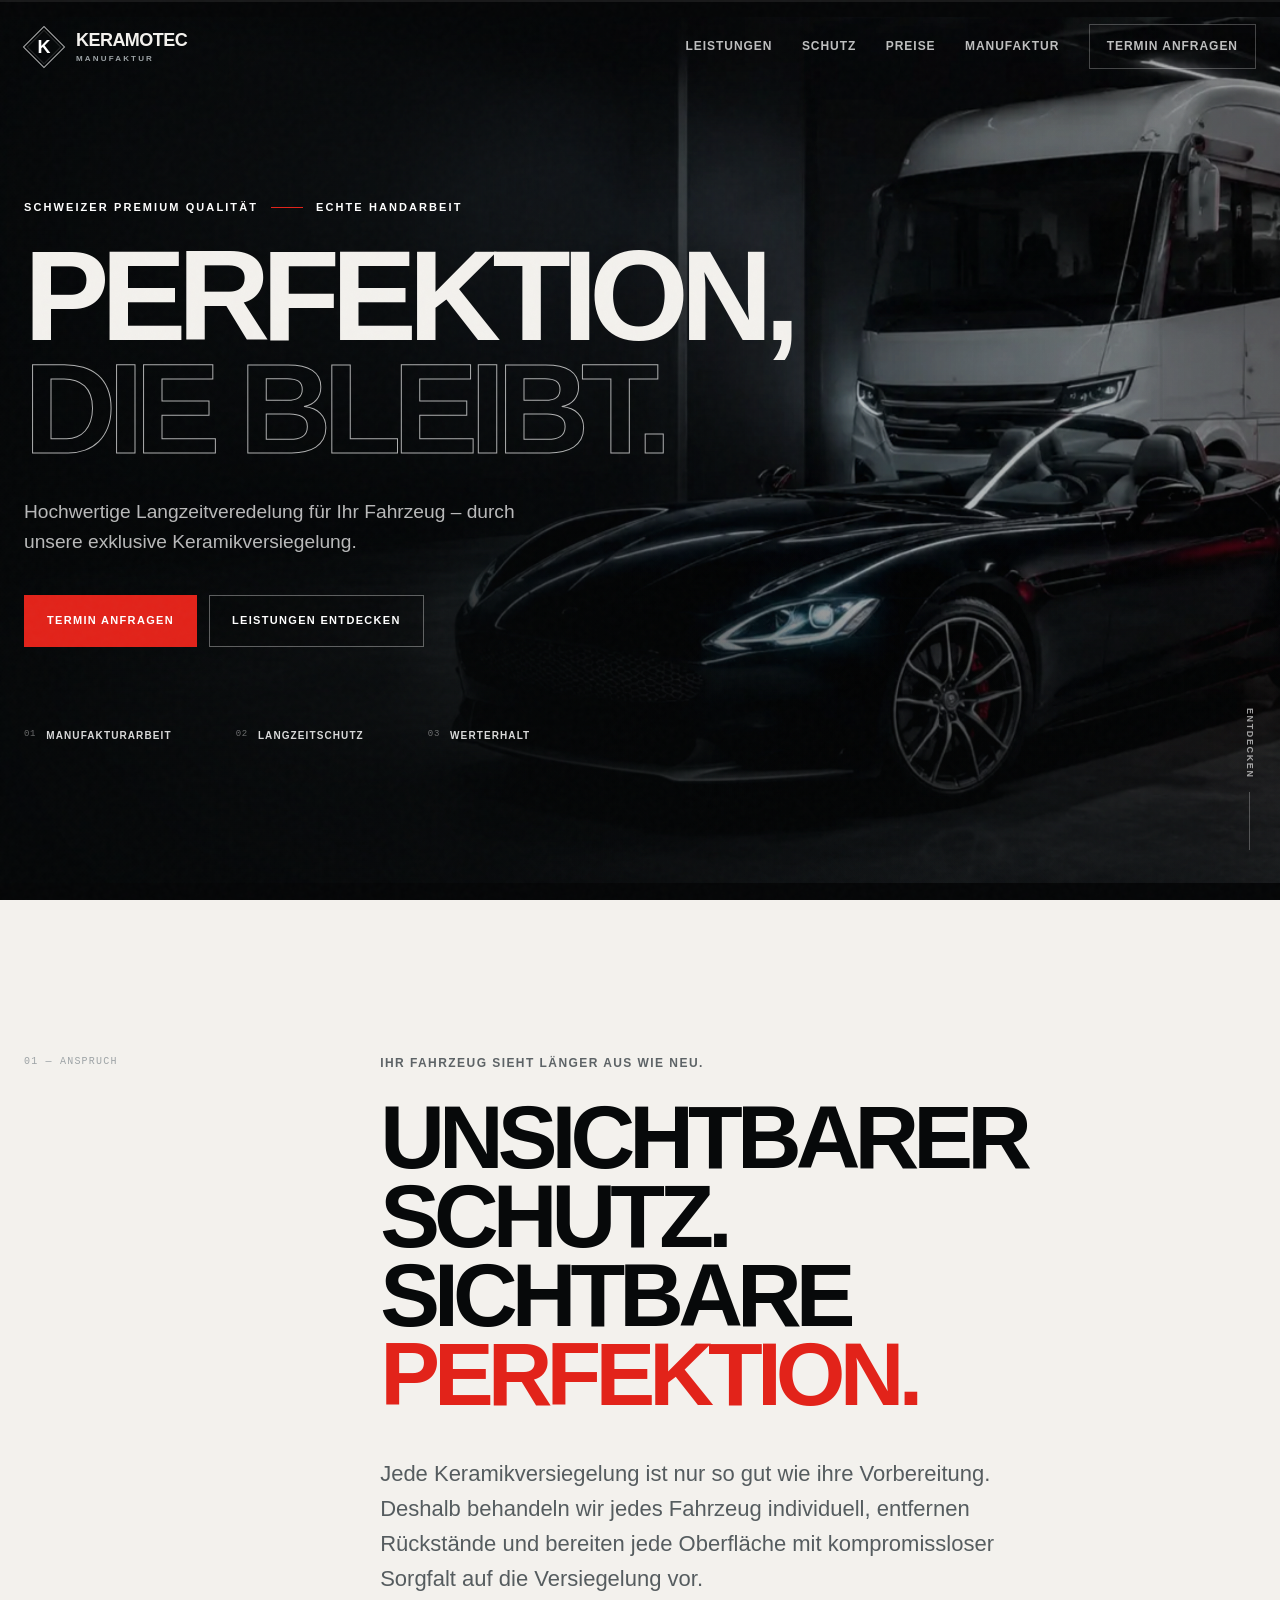
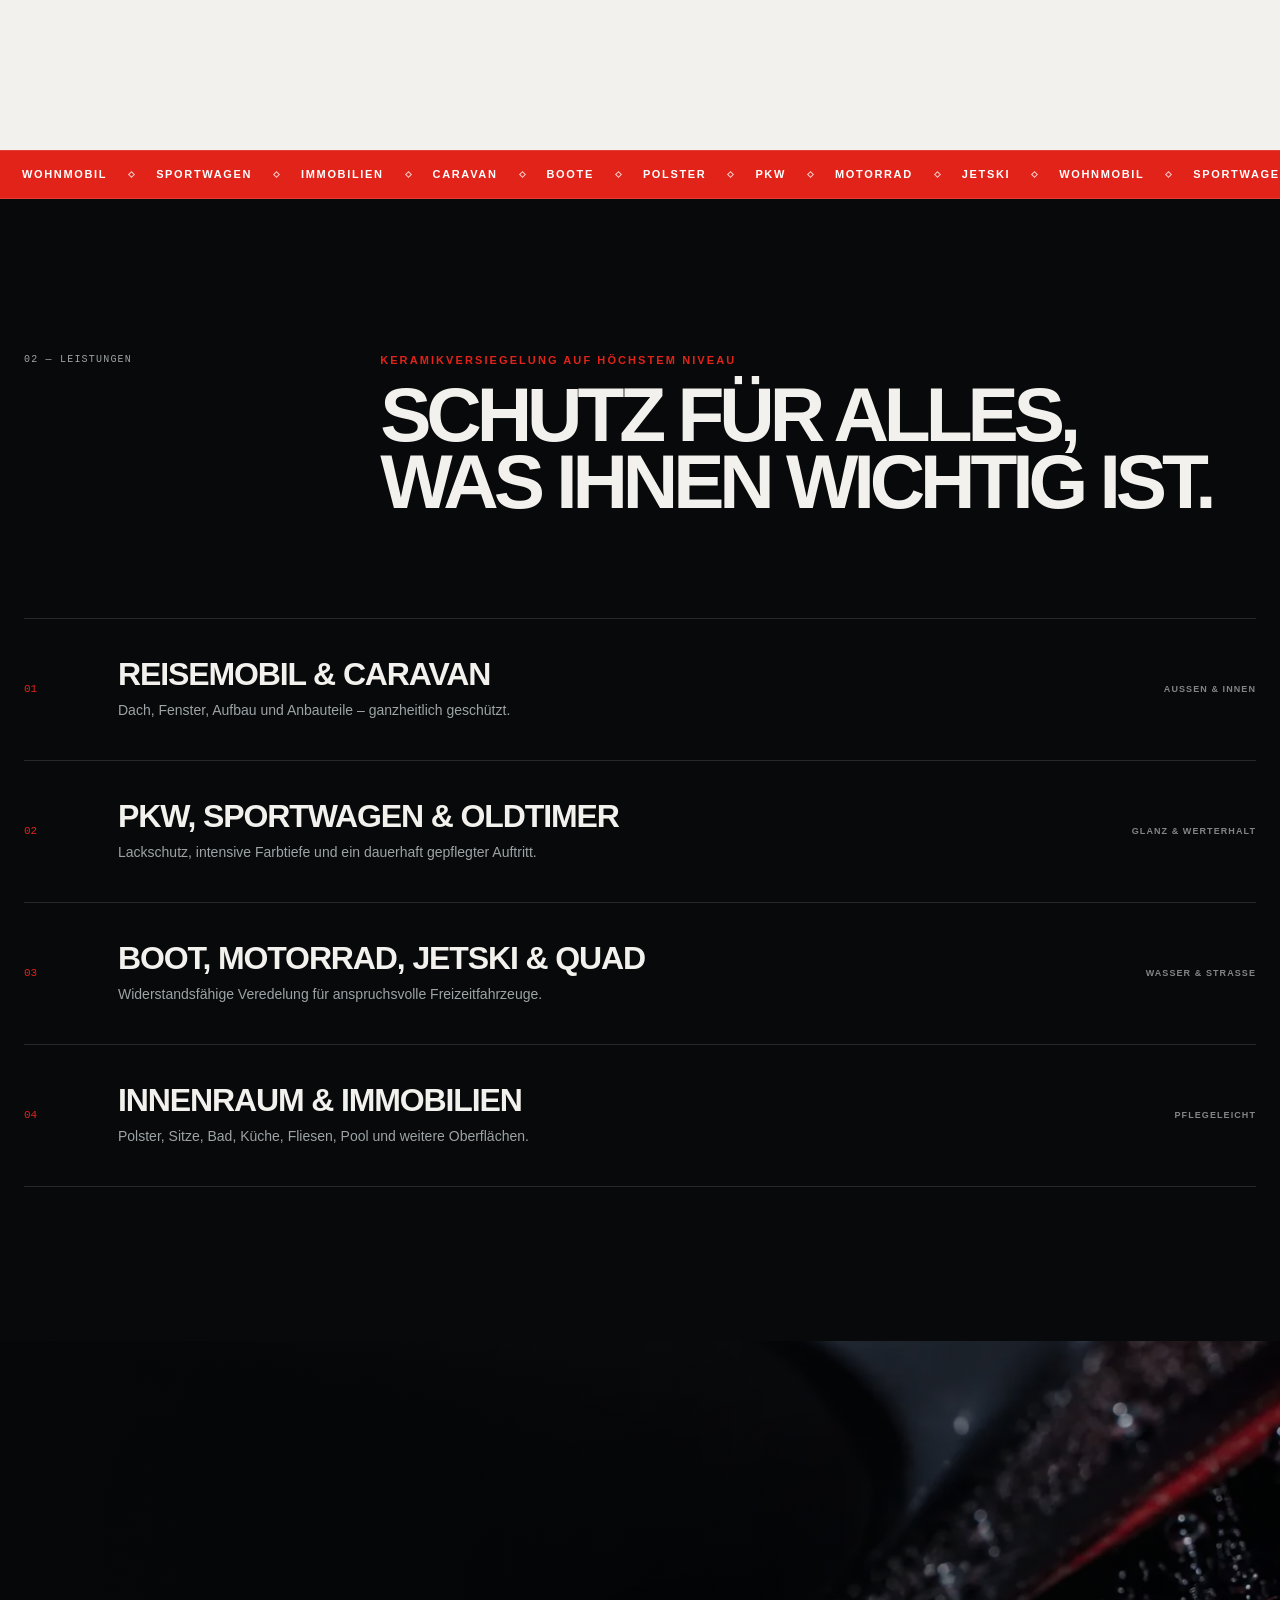
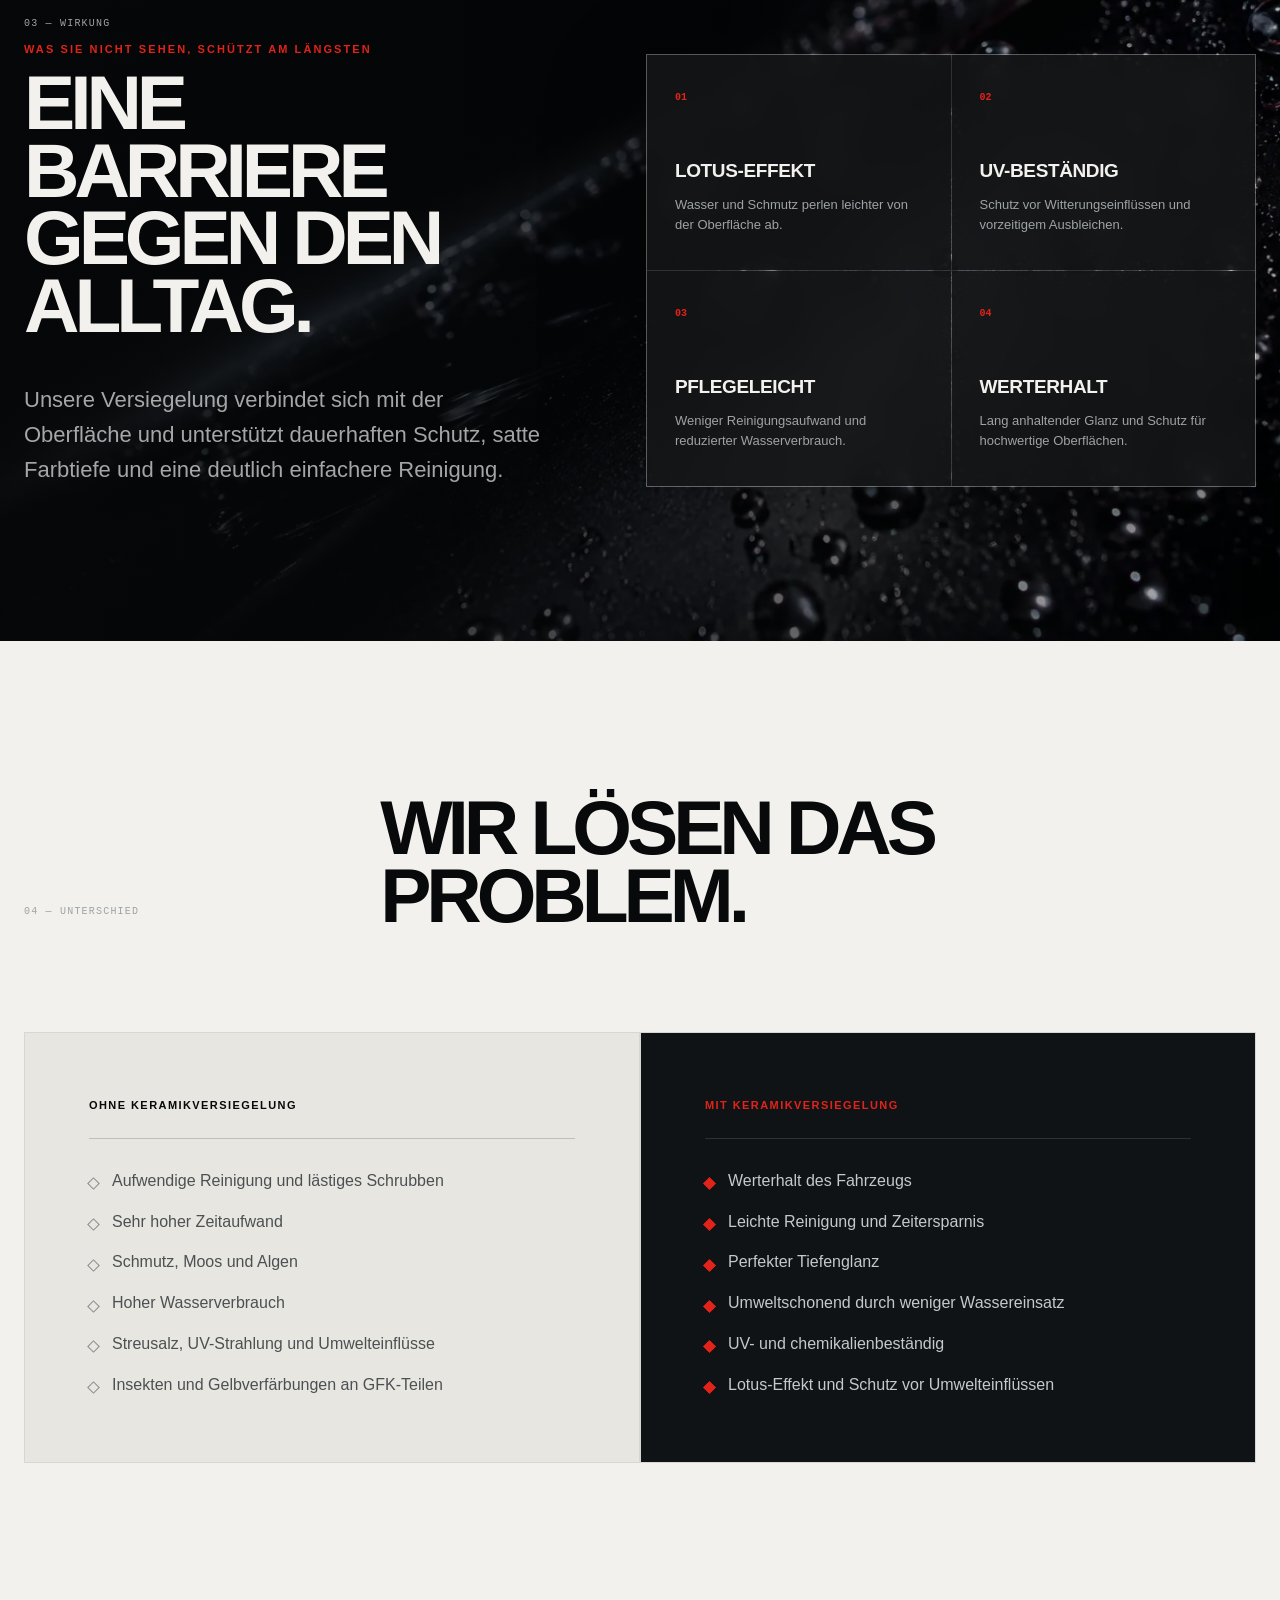
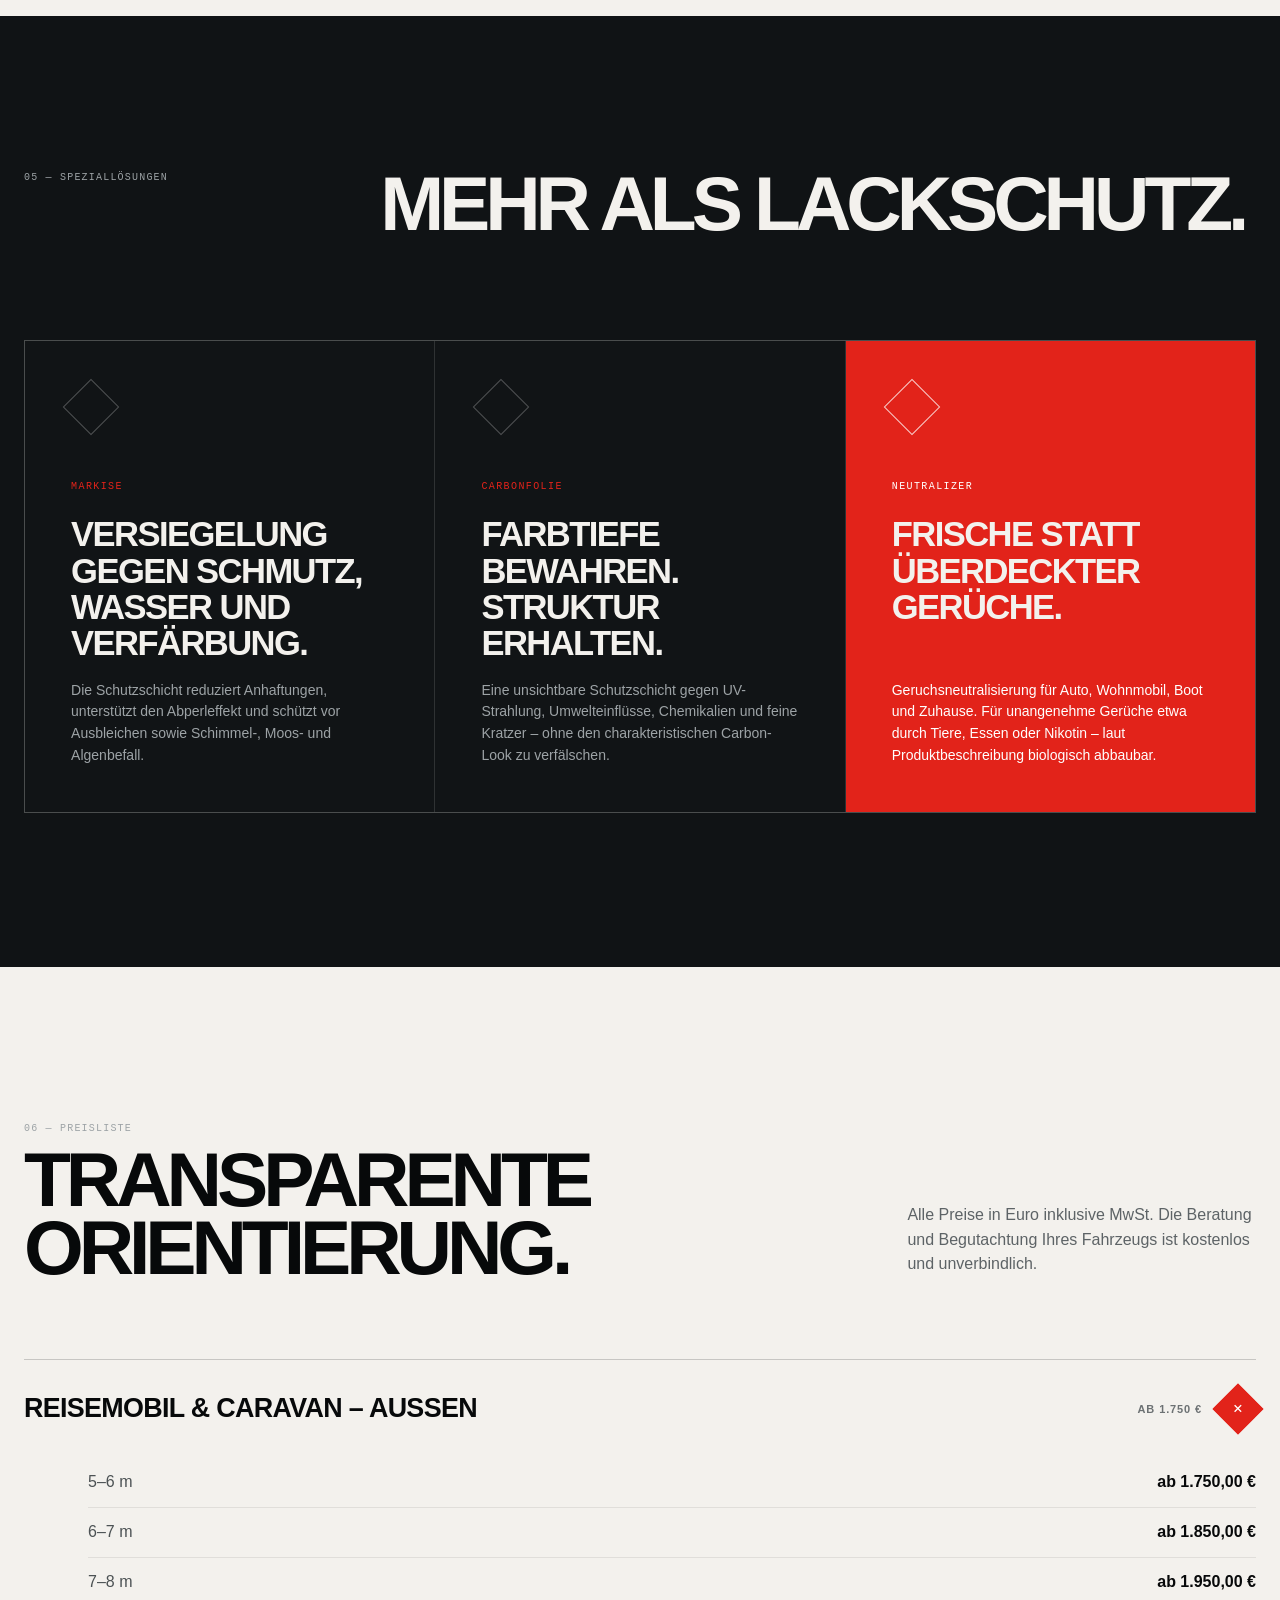
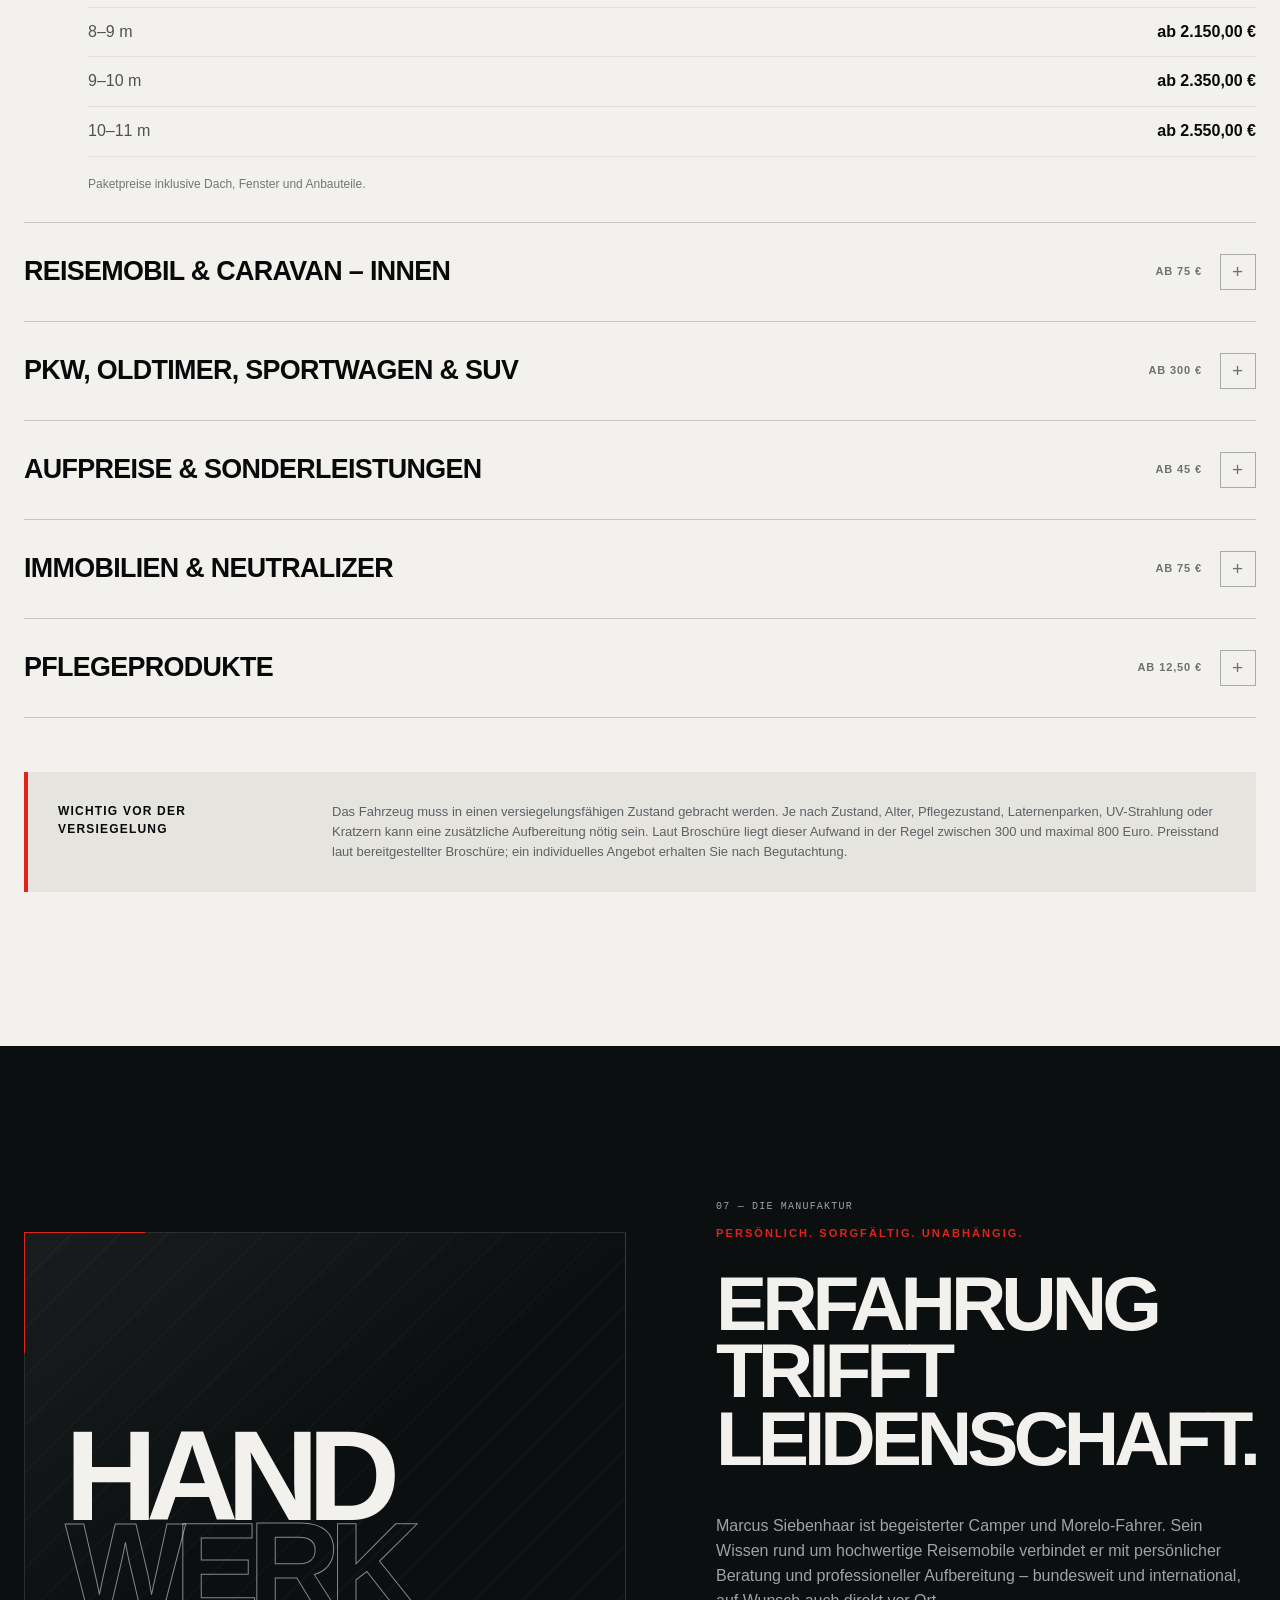
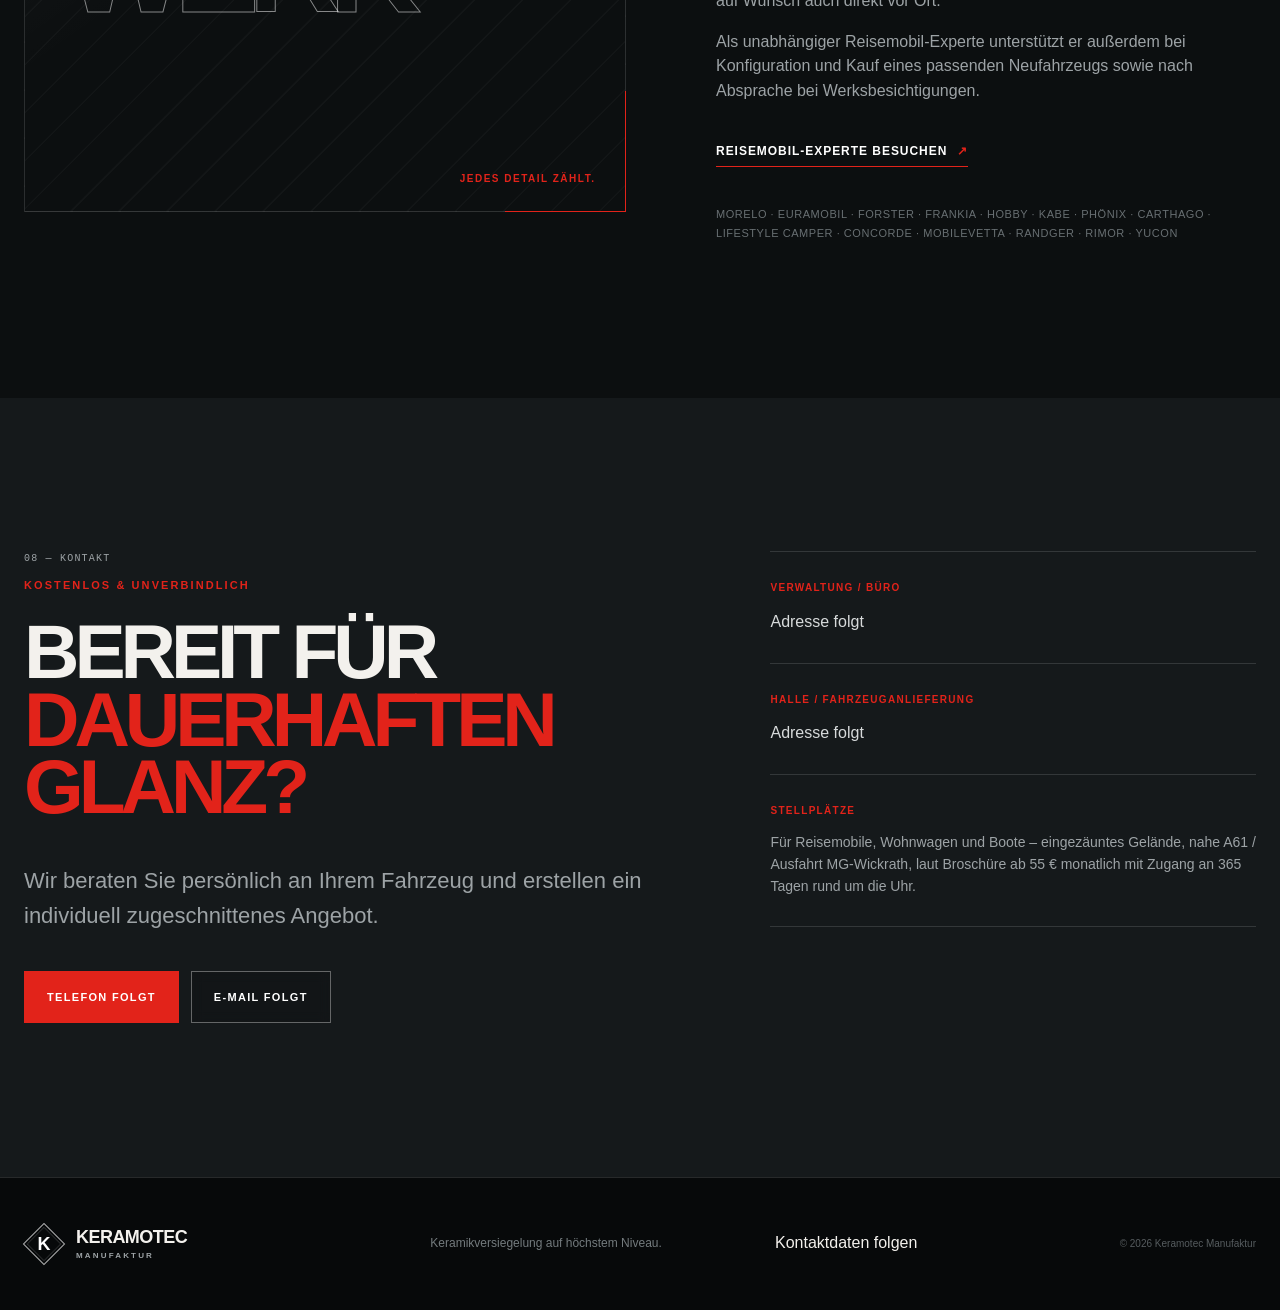
==== index.html @ f2d501cd "Erstelle cineastische Keramotec Website" ====
<!doctype html>
<html lang="de">
  <head>
    <meta charset="UTF-8" />
    <meta name="viewport" content="width=device-width, initial-scale=1.0" />
    <meta
      name="description"
      content="Keramotec Manufaktur – hochwertige Keramikversiegelung in Handarbeit für Wohnmobile, Caravans, Sportwagen, PKW, Boote, Polster und Immobilien."
    />
    <meta name="theme-color" content="#07090a" />
    <title>Keramotec Manufaktur | Keramikversiegelung auf höchstem Niveau</title>
    <link rel="stylesheet" href="styles.css" />
    <script src="script.js" defer></script>
  </head>
  <body>
    <a class="skip-link" href="#inhalt">Zum Inhalt springen</a>
    <div class="film-grain" aria-hidden="true"></div>
    <div class="scroll-progress" aria-hidden="true"><span></span></div>

    <header class="site-header" data-header>
      <a class="brand" href="#top" aria-label="Keramotec Manufaktur – Startseite">
        <span class="brand-mark" aria-hidden="true">K</span>
        <span class="brand-type">
          <strong>Keramotec</strong>
          <small>Manufaktur</small>
        </span>
      </a>

      <button class="nav-toggle" type="button" aria-expanded="false" aria-controls="hauptnavigation">
        <span></span><span></span>
        <span class="sr-only">Navigation öffnen</span>
      </button>

      <nav id="hauptnavigation" class="main-nav" aria-label="Hauptnavigation">
        <a href="#leistungen">Leistungen</a>
        <a href="#schutz">Schutz</a>
        <a href="#preise">Preise</a>
        <a href="#manufaktur">Manufaktur</a>
        <a href="#kontakt" class="nav-cta">Termin anfragen</a>
      </nav>
    </header>

    <main id="inhalt">
      <section class="hero" id="top" aria-labelledby="hero-title">
        <div class="hero-backdrop" aria-hidden="true"></div>
        <div class="hero-shade" aria-hidden="true"></div>
        <div class="hero-content shell">
          <p class="eyebrow hero-eyebrow">Schweizer Premium Qualität <span></span> Echte Handarbeit</p>
          <h1 id="hero-title">Perfektion,<br /><em>die bleibt.</em></h1>
          <p class="hero-copy">
            Hochwertige Langzeitveredelung für Ihr Fahrzeug – durch unsere exklusive
            Keramikversiegelung.
          </p>
          <div class="hero-actions">
            <a class="button button-primary" href="#kontakt">Termin anfragen</a>
            <a class="button button-ghost" href="#leistungen">Leistungen entdecken</a>
          </div>
          <div class="hero-meta" aria-label="Keramotec Kernwerte">
            <span>01 <b>Manufakturarbeit</b></span>
            <span>02 <b>Langzeitschutz</b></span>
            <span>03 <b>Werterhalt</b></span>
          </div>
        </div>
        <a class="scroll-cue" href="#intro" aria-label="Weiter zum nächsten Abschnitt">
          <span>Entdecken</span><i aria-hidden="true"></i>
        </a>
      </section>

      <section class="statement section" id="intro">
        <div class="shell statement-grid">
          <p class="section-index" data-reveal>01 — Anspruch</p>
          <div>
            <p class="statement-kicker" data-reveal>Ihr Fahrzeug sieht länger aus wie neu.</p>
            <h2 class="display-copy" data-reveal>
              Unsichtbarer Schutz.<br />Sichtbare <span>Perfektion.</span>
            </h2>
            <p class="lead" data-reveal>
              Jede Keramikversiegelung ist nur so gut wie ihre Vorbereitung. Deshalb behandeln wir
              jedes Fahrzeug individuell, entfernen Rückstände und bereiten jede Oberfläche mit
              kompromissloser Sorgfalt auf die Versiegelung vor.
            </p>
          </div>
        </div>
      </section>

      <div class="service-ribbon" aria-label="Einsatzbereiche">
        <div class="service-track">
          <span>Wohnmobil</span><i></i><span>Sportwagen</span><i></i><span>Immobilien</span><i></i>
          <span>Caravan</span><i></i><span>Boote</span><i></i><span>Polster</span><i></i>
          <span>PKW</span><i></i><span>Motorrad</span><i></i><span>Jetski</span><i></i>
          <span>Wohnmobil</span><i></i><span>Sportwagen</span><i></i><span>Immobilien</span><i></i>
          <span>Caravan</span><i></i><span>Boote</span><i></i><span>Polster</span><i></i>
          <span>PKW</span><i></i><span>Motorrad</span><i></i><span>Jetski</span><i></i>
        </div>
      </div>

      <section class="services section" id="leistungen" aria-labelledby="services-title">
        <div class="shell">
          <div class="section-head">
            <p class="section-index" data-reveal>02 — Leistungen</p>
            <div>
              <p class="eyebrow" data-reveal>Keramikversiegelung auf höchstem Niveau</p>
              <h2 id="services-title" data-reveal>Schutz für alles,<br />was Ihnen wichtig ist.</h2>
            </div>
          </div>

          <div class="service-list">
            <article class="service-row" data-reveal>
              <span class="service-number">01</span>
              <div>
                <h3>Reisemobil &amp; Caravan</h3>
                <p>Dach, Fenster, Aufbau und Anbauteile – ganzheitlich geschützt.</p>
              </div>
              <span class="service-tag">Außen &amp; innen</span>
            </article>
            <article class="service-row" data-reveal>
              <span class="service-number">02</span>
              <div>
                <h3>PKW, Sportwagen &amp; Oldtimer</h3>
                <p>Lackschutz, intensive Farbtiefe und ein dauerhaft gepflegter Auftritt.</p>
              </div>
              <span class="service-tag">Glanz &amp; Werterhalt</span>
            </article>
            <article class="service-row" data-reveal>
              <span class="service-number">03</span>
              <div>
                <h3>Boot, Motorrad, Jetski &amp; Quad</h3>
                <p>Widerstandsfähige Veredelung für anspruchsvolle Freizeitfahrzeuge.</p>
              </div>
              <span class="service-tag">Wasser &amp; Straße</span>
            </article>
            <article class="service-row" data-reveal>
              <span class="service-number">04</span>
              <div>
                <h3>Innenraum &amp; Immobilien</h3>
                <p>Polster, Sitze, Bad, Küche, Fliesen, Pool und weitere Oberflächen.</p>
              </div>
              <span class="service-tag">Pflegeleicht</span>
            </article>
          </div>
        </div>
      </section>

      <section class="protection section" id="schutz" aria-labelledby="protection-title">
        <div class="protection-image" aria-hidden="true"></div>
        <div class="shell protection-grid">
          <div class="protection-copy">
            <p class="section-index" data-reveal>03 — Wirkung</p>
            <p class="eyebrow" data-reveal>Was Sie nicht sehen, schützt am längsten</p>
            <h2 id="protection-title" data-reveal>Eine Barriere gegen den Alltag.</h2>
            <p class="lead" data-reveal>
              Unsere Versiegelung verbindet sich mit der Oberfläche und unterstützt dauerhaften
              Schutz, satte Farbtiefe und eine deutlich einfachere Reinigung.
            </p>
          </div>

          <div class="benefit-grid">
            <article data-reveal><b>01</b><h3>Lotus-Effekt</h3><p>Wasser und Schmutz perlen leichter von der Oberfläche ab.</p></article>
            <article data-reveal><b>02</b><h3>UV-beständig</h3><p>Schutz vor Witterungseinflüssen und vorzeitigem Ausbleichen.</p></article>
            <article data-reveal><b>03</b><h3>Pflegeleicht</h3><p>Weniger Reinigungsaufwand und reduzierter Wasserverbrauch.</p></article>
            <article data-reveal><b>04</b><h3>Werterhalt</h3><p>Lang anhaltender Glanz und Schutz für hochwertige Oberflächen.</p></article>
          </div>
        </div>
      </section>

      <section class="comparison section" aria-labelledby="comparison-title">
        <div class="shell">
          <div class="section-head compact">
            <p class="section-index" data-reveal>04 — Unterschied</p>
            <h2 id="comparison-title" data-reveal>Wir lösen das Problem.</h2>
          </div>
          <div class="comparison-grid">
            <article class="comparison-card problem" data-reveal>
              <p>Ohne Keramikversiegelung</p>
              <ul>
                <li>Aufwendige Reinigung und lästiges Schrubben</li>
                <li>Sehr hoher Zeitaufwand</li>
                <li>Schmutz, Moos und Algen</li>
                <li>Hoher Wasserverbrauch</li>
                <li>Streusalz, UV-Strahlung und Umwelteinflüsse</li>
                <li>Insekten und Gelbverfärbungen an GFK-Teilen</li>
              </ul>
            </article>
            <article class="comparison-card solution" data-reveal>
              <p>Mit Keramikversiegelung</p>
              <ul>
                <li>Werterhalt des Fahrzeugs</li>
                <li>Leichte Reinigung und Zeitersparnis</li>
                <li>Perfekter Tiefenglanz</li>
                <li>Umweltschonend durch weniger Wassereinsatz</li>
                <li>UV- und chemikalienbeständig</li>
                <li>Lotus-Effekt und Schutz vor Umwelteinflüssen</li>
              </ul>
            </article>
          </div>
        </div>
      </section>

      <section class="specialties section" aria-labelledby="specialties-title">
        <div class="shell">
          <div class="section-head">
            <p class="section-index" data-reveal>05 — Speziallösungen</p>
            <h2 id="specialties-title" data-reveal>Mehr als Lackschutz.</h2>
          </div>
          <div class="specialty-grid">
            <article class="specialty-card" data-reveal>
              <span class="card-label">Markise</span>
              <h3>Versiegelung gegen Schmutz, Wasser und Verfärbung.</h3>
              <p>
                Die Schutzschicht reduziert Anhaftungen, unterstützt den Abperleffekt und schützt
                vor Ausbleichen sowie Schimmel-, Moos- und Algenbefall.
              </p>
            </article>
            <article class="specialty-card" data-reveal>
              <span class="card-label">Carbonfolie</span>
              <h3>Farbtiefe bewahren. Struktur erhalten.</h3>
              <p>
                Eine unsichtbare Schutzschicht gegen UV-Strahlung, Umwelteinflüsse, Chemikalien und
                feine Kratzer – ohne den charakteristischen Carbon-Look zu verfälschen.
              </p>
            </article>
            <article class="specialty-card specialty-red" data-reveal>
              <span class="card-label">Neutralizer</span>
              <h3>Frische statt überdeckter Gerüche.</h3>
              <p>
                Geruchsneutralisierung für Auto, Wohnmobil, Boot und Zuhause. Für unangenehme
                Gerüche etwa durch Tiere, Essen oder Nikotin – laut Produktbeschreibung biologisch
                abbaubar.
              </p>
            </article>
          </div>
        </div>
      </section>

      <section class="pricing section" id="preise" aria-labelledby="pricing-title">
        <div class="shell">
          <div class="pricing-intro">
            <div>
              <p class="section-index" data-reveal>06 — Preisliste</p>
              <h2 id="pricing-title" data-reveal>Transparente Orientierung.</h2>
            </div>
            <p data-reveal>
              Alle Preise in Euro inklusive MwSt. Die Beratung und Begutachtung Ihres Fahrzeugs ist
              kostenlos und unverbindlich.
            </p>
          </div>

          <div class="price-groups">
            <details class="price-group" open data-reveal>
              <summary><span>Reisemobil &amp; Caravan – außen</span><small>ab 1.750 €</small></summary>
              <div class="price-table" role="table" aria-label="Außenpreise für Reisemobile und Caravans">
                <div role="row"><span role="cell">5–6 m</span><b role="cell">ab 1.750,00 €</b></div>
                <div role="row"><span role="cell">6–7 m</span><b role="cell">ab 1.850,00 €</b></div>
                <div role="row"><span role="cell">7–8 m</span><b role="cell">ab 1.950,00 €</b></div>
                <div role="row"><span role="cell">8–9 m</span><b role="cell">ab 2.150,00 €</b></div>
                <div role="row"><span role="cell">9–10 m</span><b role="cell">ab 2.350,00 €</b></div>
                <div role="row"><span role="cell">10–11 m</span><b role="cell">ab 2.550,00 €</b></div>
              </div>
              <p class="price-note">Paketpreise inklusive Dach, Fenster und Anbauteile.</p>
            </details>

            <details class="price-group" data-reveal>
              <summary><span>Reisemobil &amp; Caravan – innen</span><small>ab 75 €</small></summary>
              <div class="price-table" role="table" aria-label="Innenpreise für Reisemobile und Caravans">
                <div role="row"><span role="cell">Bad: Waschbecken &amp; Duschtasse</span><b role="cell">ab 275,00 €</b></div>
                <div role="row"><span role="cell">Küche: Spülbecken &amp; Arbeitsplatte</span><b role="cell">ab 275,00 €</b></div>
                <div role="row"><span role="cell">Tischplatte versiegeln</span><b role="cell">ab 95,00 €</b></div>
                <div role="row"><span role="cell">WC, nur bei Neufahrzeugen</span><b role="cell">75,00 € / Stück</b></div>
                <div role="row"><span role="cell">Einzelteile auf Anfrage</span><b role="cell">ab 75,00 €</b></div>
                <div role="row"><span role="cell">Polsterversiegelung Sitzgruppe</span><b role="cell">ab 299,00 €</b></div>
                <div role="row"><span role="cell">Polsterversiegelung Fahrersitz</span><b role="cell">65,00 € / Stück</b></div>
              </div>
            </details>

            <details class="price-group" data-reveal>
              <summary><span>PKW, Oldtimer, Sportwagen &amp; SUV</span><small>ab 300 €</small></summary>
              <div class="price-table" role="table" aria-label="Preise für PKW und Freizeitfahrzeuge">
                <div role="row"><span role="cell">Motorrad, Jetski oder Quad</span><b role="cell">ab 650,00 €</b></div>
                <div role="row"><span role="cell">PKW, SUV, Sportwagen oder Oldtimer</span><b role="cell">ab 1.350,00 €</b></div>
                <div role="row"><span role="cell">Cabrio-Verdeck versiegeln</span><b role="cell">ab 300,00 €</b></div>
                <div role="row"><span role="cell">Fahrzeugaufbereitung außen</span><b role="cell">ab 550,00 €</b></div>
                <div role="row"><span role="cell">Fahrzeugaufbereitung innen</span><b role="cell">ab 150,00 €</b></div>
              </div>
            </details>

            <details class="price-group" data-reveal>
              <summary><span>Aufpreise &amp; Sonderleistungen</span><small>ab 45 €</small></summary>
              <div class="price-table" role="table" aria-label="Aufpreise und Sonderleistungen">
                <div role="row"><span role="cell">Aufpreis Carbonfolie</span><b role="cell">200,00 €</b></div>
                <div role="row"><span role="cell">Fahrzeughöhe über 3 m</span><b role="cell">200,00 €</b></div>
                <div role="row"><span role="cell">Alkovenfahrzeug</span><b role="cell">150,00 €</b></div>
                <div role="row"><span role="cell">Markise Oberseite, 3–5 m</span><b role="cell">ab 275,00 €</b></div>
                <div role="row"><span role="cell">Markise Oberseite, 5–7 m</span><b role="cell">ab 350,00 €</b></div>
                <div role="row"><span role="cell">Fahrzeugwäsche / Handwäsche / intensiv</span><b role="cell">ab 300,00 €</b></div>
                <div role="row"><span role="cell">Acrylglasfenster aufbereiten</span><b role="cell">45,00 € / Stück</b></div>
                <div role="row"><span role="cell">Alufelgen reinigen &amp; versiegeln</span><b role="cell">55,00 € / Stück</b></div>
                <div role="row"><span role="cell">Felgen lackieren</span><b role="cell">65,00 € / Stück</b></div>
                <div role="row"><span role="cell">Anbauteile: Solar, Klima, SAT usw.</span><b role="cell">ab 65,00 €</b></div>
                <div role="row"><span role="cell">Bootsmotor</span><b role="cell">ab 150,00 €</b></div>
              </div>
            </details>

            <details class="price-group" data-reveal>
              <summary><span>Immobilien &amp; Neutralizer</span><small>ab 75 €</small></summary>
              <div class="price-table" role="table" aria-label="Preise für Immobilien und Neutralizer">
                <div role="row"><span role="cell">Bad / Waschbecken versiegeln</span><b role="cell">ab 75,00 €</b></div>
                <div role="row"><span role="cell">Küche / Fliesen / Pool versiegeln</span><b role="cell">ab 100,00 €</b></div>
                <div role="row"><span role="cell">Polster / Sofa / Stühle</span><b role="cell">ab 75,00 €</b></div>
                <div role="row"><span role="cell">Geruchsneutralisierung PKW</span><b role="cell">145,00 €</b></div>
                <div role="row"><span role="cell">Geruchsneutralisierung Wohnmobil</span><b role="cell">195,00 €</b></div>
                <div role="row"><span role="cell">Geruchsneutralisierung Zuhause</span><b role="cell">275,00 €</b></div>
              </div>
            </details>

            <details class="price-group" data-reveal>
              <summary><span>Pflegeprodukte</span><small>ab 12,50 €</small></summary>
              <div class="price-table" role="table" aria-label="Preise für Pflegeprodukte">
                <div role="row"><span role="cell">Pflegepaket Basic</span><b role="cell">39,90 €</b></div>
                <div role="row"><span role="cell">Pflegepaket Business</span><b role="cell">49,90 €</b></div>
                <div role="row"><span role="cell">Pflegepaket Professionell</span><b role="cell">59,90 €</b></div>
                <div role="row"><span role="cell">Pflegepaket Premium</span><b role="cell">95,90 €</b></div>
                <div role="row"><span role="cell">Microfasertuch grau, 40 × 40 cm, Allrounder</span><b role="cell">12,50 €</b></div>
                <div role="row"><span role="cell">Microfasertuch gelb, 40 × 40 cm, Waffelstruktur</span><b role="cell">12,50 €</b></div>
              </div>
            </details>
          </div>

          <div class="pricing-notice" data-reveal>
            <strong>Wichtig vor der Versiegelung</strong>
            <p>
              Das Fahrzeug muss in einen versiegelungsfähigen Zustand gebracht werden. Je nach
              Zustand, Alter, Pflegezustand, Laternenparken, UV-Strahlung oder Kratzern kann eine
              zusätzliche Aufbereitung nötig sein. Laut Broschüre liegt dieser Aufwand in der Regel
              zwischen 300 und maximal 800 Euro. Preisstand laut bereitgestellter Broschüre; ein
              individuelles Angebot erhalten Sie nach Begutachtung.
            </p>
          </div>
        </div>
      </section>

      <section class="craft section" id="manufaktur" aria-labelledby="craft-title">
        <div class="shell craft-grid">
          <div class="craft-visual" data-reveal>
            <span class="craft-line">Hand</span>
            <span class="craft-line outline">Werk</span>
            <p>Jedes Detail zählt.</p>
          </div>
          <div class="craft-copy">
            <p class="section-index" data-reveal>07 — Die Manufaktur</p>
            <p class="eyebrow" data-reveal>Persönlich. Sorgfältig. Unabhängig.</p>
            <h2 id="craft-title" data-reveal>Erfahrung trifft Leidenschaft.</h2>
            <p data-reveal>
              Marcus Siebenhaar ist begeisterter Camper und Morelo-Fahrer. Sein Wissen rund um
              hochwertige Reisemobile verbindet er mit persönlicher Beratung und professioneller
              Aufbereitung – bundesweit und international, auf Wunsch auch direkt vor Ort.
            </p>
            <p data-reveal>
              Als unabhängiger Reisemobil-Experte unterstützt er außerdem bei Konfiguration und Kauf
              eines passenden Neufahrzeugs sowie nach Absprache bei Werksbesichtigungen.
            </p>
            <a class="text-link" href="https://www.reisemobil-experte.de" target="_blank" rel="noreferrer" data-reveal>
              Reisemobil-Experte besuchen <span aria-hidden="true">↗</span>
            </a>
            <p class="brands" data-reveal>
              Morelo · Euramobil · Forster · Frankia · Hobby · Kabe · Phönix · Carthago · Lifestyle
              Camper · Concorde · Mobilevetta · Randger · Rimor · Yucon
            </p>
          </div>
        </div>
      </section>

      <section class="contact section" id="kontakt" aria-labelledby="contact-title">
        <div class="shell contact-grid">
          <div>
            <p class="section-index" data-reveal>08 — Kontakt</p>
            <p class="eyebrow" data-reveal>Kostenlos &amp; unverbindlich</p>
            <h2 id="contact-title" data-reveal>Bereit für<br /><span>dauerhaften Glanz?</span></h2>
            <p class="lead" data-reveal>
              Wir beraten Sie persönlich an Ihrem Fahrzeug und erstellen ein individuell
              zugeschnittenes Angebot.
            </p>
            <div class="contact-actions" data-reveal>
              <span class="button button-primary contact-placeholder">Telefon folgt</span>
              <span class="button button-ghost contact-placeholder">E-Mail folgt</span>
            </div>
          </div>

          <div class="location-list">
            <article data-reveal>
              <p>Verwaltung / Büro</p>
              <address>Adresse folgt</address>
            </article>
            <article data-reveal>
              <p>Halle / Fahrzeuganlieferung</p>
              <address>Adresse folgt</address>
            </article>
            <article data-reveal>
              <p>Stellplätze</p>
              <span>
                Für Reisemobile, Wohnwagen und Boote – eingezäuntes Gelände, nahe A61 / Ausfahrt
                MG-Wickrath, laut Broschüre ab 55 € monatlich mit Zugang an 365 Tagen rund um die Uhr.
              </span>
            </article>
          </div>
        </div>
      </section>
    </main>

    <footer class="site-footer">
      <div class="shell footer-grid">
        <a class="brand footer-brand" href="#top" aria-label="Keramotec Manufaktur – nach oben">
          <span class="brand-mark" aria-hidden="true">K</span>
          <span class="brand-type"><strong>Keramotec</strong><small>Manufaktur</small></span>
        </a>
        <p>Keramikversiegelung auf höchstem Niveau.</p>
        <div><span>Kontaktdaten folgen</span></div>
        <small>© <span data-year>2026</span> Keramotec Manufaktur</small>
      </div>
    </footer>

    <a class="mobile-call" href="#kontakt">Kontakt folgt <span aria-hidden="true">→</span></a>
  </body>
</html>
---- styles.css ----
:root {
  --ink: #07090a;
  --ink-soft: #101315;
  --panel: #15191b;
  --line: rgba(255, 255, 255, 0.13);
  --line-strong: rgba(255, 255, 255, 0.25);
  --paper: #f3f1ed;
  --muted: #9da3a6;
  --red: #e2231a;
  --red-dark: #a8130d;
  --silver: #dfe3e4;
  --shell: min(1240px, calc(100vw - 48px));
  --ease: cubic-bezier(0.16, 1, 0.3, 1);
}

* {
  box-sizing: border-box;
}

html {
  scroll-behavior: smooth;
  background: var(--ink);
}

body {
  margin: 0;
  overflow-x: hidden;
  background: var(--ink);
  color: var(--paper);
  font-family: "Helvetica Neue", "Arial Nova", Arial, sans-serif;
  font-size: 16px;
  line-height: 1.55;
  text-rendering: optimizeLegibility;
}

body.nav-open {
  overflow: hidden;
}

::selection {
  background: var(--red);
  color: #fff;
}

a {
  color: inherit;
  text-decoration: none;
}

button,
a {
  -webkit-tap-highlight-color: transparent;
}

button:focus-visible,
a:focus-visible,
summary:focus-visible {
  outline: 2px solid #fff;
  outline-offset: 5px;
}

h1,
h2,
h3,
p {
  margin-top: 0;
}

address {
  font-style: normal;
}

.shell {
  width: var(--shell);
  margin-inline: auto;
}

.sr-only {
  position: absolute;
  width: 1px;
  height: 1px;
  padding: 0;
  margin: -1px;
  overflow: hidden;
  clip: rect(0, 0, 0, 0);
  white-space: nowrap;
  border: 0;
}

.skip-link {
  position: fixed;
  top: 16px;
  left: 16px;
  z-index: 1000;
  transform: translateY(-180%);
  padding: 12px 18px;
  background: #fff;
  color: #000;
  font-weight: 700;
  transition: transform 180ms ease;
}

.skip-link:focus {
  transform: translateY(0);
}

.film-grain {
  position: fixed;
  inset: 0;
  z-index: 50;
  pointer-events: none;
  opacity: 0.025;
  background-image: url("data:image/svg+xml,%3Csvg viewBox='0 0 160 160' xmlns='http://www.w3.org/2000/svg'%3E%3Cfilter id='n'%3E%3CfeTurbulence type='fractalNoise' baseFrequency='.88' numOctaves='3' stitchTiles='stitch'/%3E%3C/filter%3E%3Crect width='100%25' height='100%25' filter='url(%23n)' opacity='.9'/%3E%3C/svg%3E");
}

.scroll-progress {
  position: fixed;
  inset: 0 0 auto;
  z-index: 200;
  height: 2px;
  background: rgba(255, 255, 255, 0.08);
}

.scroll-progress span {
  display: block;
  width: 100%;
  height: 100%;
  transform: scaleX(0);
  transform-origin: left;
  background: var(--red);
}

.site-header {
  position: fixed;
  inset: 2px 0 auto;
  z-index: 100;
  display: flex;
  align-items: center;
  justify-content: space-between;
  height: 90px;
  padding-inline: max(24px, calc((100vw - 1240px) / 2));
  border-bottom: 1px solid transparent;
  transition: height 320ms var(--ease), background-color 320ms ease, border-color 320ms ease,
    backdrop-filter 320ms ease;
}

.site-header.is-scrolled {
  height: 72px;
  background: rgba(7, 9, 10, 0.83);
  border-color: var(--line);
  backdrop-filter: blur(18px);
}

.brand {
  display: inline-flex;
  align-items: center;
  gap: 12px;
  min-width: max-content;
}

.brand-mark {
  position: relative;
  display: grid;
  place-items: center;
  width: 40px;
  aspect-ratio: 1;
  color: #fff;
  font-size: 18px;
  font-weight: 800;
  line-height: 1;
}

.brand-mark::before,
.brand-mark::after {
  content: "";
  position: absolute;
  transform: rotate(45deg);
  border: 1px solid rgba(255, 255, 255, 0.66);
}

.brand-mark::before {
  inset: 5px;
}

.brand-mark::after {
  inset: 4px;
  transform: rotate(45deg) scale(0.76);
  border: 1px solid rgba(255, 255, 255, 0.22);
}

.brand-type {
  display: flex;
  flex-direction: column;
  line-height: 1;
  text-transform: uppercase;
}

.brand-type strong {
  font-size: 18px;
  letter-spacing: -0.03em;
}

.brand-type small {
  margin-top: 6px;
  color: var(--muted);
  font-size: 8px;
  font-weight: 700;
  letter-spacing: 0.27em;
}

.main-nav {
  display: flex;
  align-items: center;
  gap: clamp(18px, 2.3vw, 34px);
}

.main-nav > a {
  position: relative;
  color: rgba(255, 255, 255, 0.74);
  font-size: 12px;
  font-weight: 700;
  letter-spacing: 0.08em;
  text-transform: uppercase;
  transition: color 180ms ease;
}

.main-nav > a:not(.nav-cta)::after {
  content: "";
  position: absolute;
  right: 0;
  bottom: -8px;
  left: 0;
  height: 1px;
  transform: scaleX(0);
  transform-origin: right;
  background: var(--red);
  transition: transform 260ms var(--ease);
}

.main-nav > a:hover {
  color: #fff;
}

.main-nav > a:hover::after {
  transform: scaleX(1);
  transform-origin: left;
}

.nav-cta {
  padding: 12px 17px;
  border: 1px solid var(--line-strong);
}

.nav-toggle {
  display: none;
  width: 44px;
  height: 44px;
  padding: 13px 10px;
  border: 0;
  background: transparent;
}

.nav-toggle > span:not(.sr-only) {
  display: block;
  width: 100%;
  height: 1px;
  margin: 6px 0;
  background: #fff;
  transition: transform 240ms ease;
}

.hero {
  position: relative;
  min-height: 100svh;
  overflow: hidden;
  isolation: isolate;
  background: #080a0b;
}

.hero::before,
.hero::after {
  content: "";
  position: absolute;
  z-index: 5;
  right: 0;
  left: 0;
  height: clamp(10px, 1.3vw, 22px);
  background: #050607;
}

.hero::before {
  top: 0;
}

.hero::after {
  bottom: 0;
}

.hero-backdrop {
  position: absolute;
  z-index: -3;
  inset: -5%;
  transform: translate3d(0, var(--hero-shift, 0px), 0) scale(1.05);
  background-image: url("assets/keramotec-hero.webp");
  background-position: center;
  background-size: cover;
  filter: saturate(0.87) contrast(1.05);
  will-change: transform;
}

.hero-shade {
  position: absolute;
  z-index: -2;
  inset: 0;
  background:
    linear-gradient(90deg, rgba(5, 7, 8, 0.98) 0%, rgba(5, 7, 8, 0.88) 30%, rgba(5, 7, 8, 0.26) 67%, rgba(5, 7, 8, 0.38) 100%),
    linear-gradient(0deg, rgba(5, 7, 8, 0.75) 0%, transparent 42%);
}

.hero-content {
  display: flex;
  flex-direction: column;
  justify-content: center;
  min-height: 100svh;
  padding-block: 150px 108px;
}

.eyebrow {
  color: var(--red);
  font-size: 11px;
  font-weight: 800;
  letter-spacing: 0.19em;
  text-transform: uppercase;
}

.hero-eyebrow {
  display: flex;
  align-items: center;
  gap: 13px;
  margin-bottom: 24px;
  color: #fff;
  animation: rise-in 900ms 160ms var(--ease) both;
}

.hero-eyebrow span {
  width: 32px;
  height: 1px;
  background: var(--red);
}

.hero h1,
.section h2 {
  margin-bottom: 0;
  font-weight: 700;
  letter-spacing: -0.066em;
  line-height: 0.88;
  text-transform: uppercase;
}

.hero h1 {
  max-width: 790px;
  font-size: clamp(66px, 10vw, 154px);
  text-wrap: balance;
  animation: rise-in 1s 260ms var(--ease) both;
}

.hero h1 em {
  color: transparent;
  font-style: normal;
  -webkit-text-stroke: 1px rgba(255, 255, 255, 0.68);
}

.hero-copy {
  max-width: 540px;
  margin: 32px 0 0;
  color: rgba(255, 255, 255, 0.72);
  font-size: clamp(16px, 1.5vw, 20px);
  animation: rise-in 1s 380ms var(--ease) both;
}

.hero-actions,
.contact-actions {
  display: flex;
  flex-wrap: wrap;
  gap: 12px;
  margin-top: 38px;
}

.hero-actions {
  animation: rise-in 1s 470ms var(--ease) both;
}

.button {
  position: relative;
  display: inline-flex;
  align-items: center;
  justify-content: center;
  min-height: 52px;
  padding: 14px 22px;
  overflow: hidden;
  border: 1px solid transparent;
  font-size: 11px;
  font-weight: 800;
  letter-spacing: 0.12em;
  text-transform: uppercase;
  transition: color 260ms ease, border-color 260ms ease, background 260ms ease,
    transform 260ms var(--ease);
}

.button:hover {
  transform: translateY(-2px);
}

.button-primary {
  background: var(--red);
  color: #fff;
}

.button-primary:hover {
  background: #ff2b20;
}

.button-ghost {
  border-color: rgba(255, 255, 255, 0.35);
  background: rgba(7, 9, 10, 0.18);
  color: #fff;
  backdrop-filter: blur(6px);
}

.button-ghost:hover {
  border-color: #fff;
}

.hero-meta {
  display: flex;
  gap: clamp(20px, 5vw, 74px);
  margin-top: clamp(60px, 9vh, 110px);
  color: rgba(255, 255, 255, 0.4);
  font-family: ui-monospace, SFMono-Regular, Menlo, monospace;
  font-size: 9px;
  letter-spacing: 0.08em;
  animation: rise-in 1s 560ms var(--ease) both;
}

.hero-meta span {
  display: flex;
  gap: 10px;
}

.hero-meta b {
  color: rgba(255, 255, 255, 0.85);
  font-family: "Helvetica Neue", Arial, sans-serif;
  font-size: 10px;
  letter-spacing: 0.11em;
  text-transform: uppercase;
}

.scroll-cue {
  position: absolute;
  right: max(24px, calc((100vw - 1240px) / 2));
  bottom: 50px;
  z-index: 6;
  display: flex;
  align-items: center;
  gap: 13px;
  color: rgba(255, 255, 255, 0.62);
  font-size: 9px;
  font-weight: 800;
  letter-spacing: 0.18em;
  text-transform: uppercase;
  writing-mode: vertical-rl;
}

.scroll-cue i {
  position: relative;
  display: block;
  width: 1px;
  height: 58px;
  overflow: hidden;
  background: rgba(255, 255, 255, 0.26);
}

.scroll-cue i::after {
  content: "";
  position: absolute;
  inset: 0;
  transform: translateY(-100%);
  background: #fff;
  animation: scroll-line 1.8s ease-in-out infinite;
}

.section {
  position: relative;
  padding-block: clamp(96px, 12vw, 180px);
}

.section-index {
  color: var(--muted);
  font-family: ui-monospace, SFMono-Regular, Menlo, monospace;
  font-size: 10px;
  letter-spacing: 0.12em;
  text-transform: uppercase;
}

.statement {
  background: var(--paper);
  color: var(--ink);
}

.statement-grid,
.section-head,
.craft-grid,
.contact-grid {
  display: grid;
  grid-template-columns: minmax(160px, 0.7fr) minmax(0, 2.3fr);
  gap: clamp(36px, 7vw, 120px);
}

.statement-kicker {
  margin-bottom: 26px;
  color: #5d6366;
  font-size: 12px;
  font-weight: 700;
  letter-spacing: 0.12em;
  text-transform: uppercase;
}

.display-copy {
  font-size: clamp(45px, 7vw, 110px);
}

.display-copy span,
.contact h2 span {
  color: var(--red);
}

.lead {
  max-width: 650px;
  margin: 42px 0 0;
  color: #555c5f;
  font-size: clamp(17px, 1.8vw, 22px);
  line-height: 1.6;
}

.service-ribbon {
  width: 100%;
  overflow: hidden;
  border-block: 1px solid rgba(255, 255, 255, 0.12);
  background: var(--red);
  color: #fff;
}

.service-track {
  display: flex;
  align-items: center;
  width: max-content;
  padding-block: 15px;
  animation: marquee 28s linear infinite;
}

.service-track span {
  padding-inline: 22px;
  font-size: 11px;
  font-weight: 800;
  letter-spacing: 0.15em;
  text-transform: uppercase;
}

.service-track i {
  width: 5px;
  aspect-ratio: 1;
  transform: rotate(45deg);
  border: 1px solid rgba(255, 255, 255, 0.75);
}

.services {
  background: var(--ink);
}

.section-head {
  align-items: start;
  margin-bottom: clamp(64px, 8vw, 108px);
}

.section-head h2,
.pricing h2,
.craft h2,
.contact h2,
.protection h2 {
  font-size: clamp(45px, 6vw, 92px);
}

.section-head.compact {
  align-items: end;
}

.service-list {
  border-top: 1px solid var(--line);
}

.service-row {
  display: grid;
  grid-template-columns: 70px minmax(0, 1fr) auto;
  align-items: center;
  gap: 24px;
  min-height: 142px;
  padding-block: 24px;
  border-bottom: 1px solid var(--line);
  transition: padding-inline 360ms var(--ease), background 360ms ease;
}

.service-row:hover {
  padding-inline: 22px;
  background: rgba(255, 255, 255, 0.035);
}

.service-number {
  color: var(--red);
  font-family: ui-monospace, SFMono-Regular, Menlo, monospace;
  font-size: 11px;
}

.service-row h3 {
  margin-bottom: 8px;
  font-size: clamp(22px, 2.5vw, 36px);
  letter-spacing: -0.035em;
  line-height: 1.05;
  text-transform: uppercase;
}

.service-row p {
  margin-bottom: 0;
  color: var(--muted);
  font-size: 14px;
}

.service-tag {
  color: rgba(255, 255, 255, 0.5);
  font-size: 9px;
  font-weight: 700;
  letter-spacing: 0.12em;
  text-transform: uppercase;
}

.protection {
  min-height: 900px;
  display: flex;
  align-items: flex-end;
  overflow: hidden;
  isolation: isolate;
}

.protection::after {
  content: "";
  position: absolute;
  z-index: -1;
  inset: 0;
  background: linear-gradient(90deg, rgba(5, 7, 8, 0.96) 0%, rgba(5, 7, 8, 0.68) 54%, rgba(5, 7, 8, 0.26));
}

.protection-image {
  position: absolute;
  z-index: -2;
  inset: -5%;
  background: url("assets/keramotec-surface-detail.webp") center / cover no-repeat;
}

.protection-grid {
  display: grid;
  grid-template-columns: 0.92fr 1.08fr;
  align-items: end;
  gap: clamp(50px, 8vw, 126px);
}

.protection-copy .lead {
  color: rgba(255, 255, 255, 0.64);
}

.benefit-grid {
  display: grid;
  grid-template-columns: repeat(2, minmax(0, 1fr));
  gap: 1px;
  background: rgba(255, 255, 255, 0.18);
  border: 1px solid rgba(255, 255, 255, 0.18);
  box-shadow: 0 30px 90px rgba(0, 0, 0, 0.38);
}

.benefit-grid article {
  min-height: 215px;
  padding: 28px;
  background: rgba(11, 13, 14, 0.82);
  backdrop-filter: blur(14px);
}

.benefit-grid b {
  color: var(--red);
  font-family: ui-monospace, SFMono-Regular, Menlo, monospace;
  font-size: 10px;
}

.benefit-grid h3 {
  margin: 48px 0 10px;
  font-size: 19px;
  letter-spacing: -0.02em;
  text-transform: uppercase;
}

.benefit-grid p {
  margin-bottom: 0;
  color: var(--muted);
  font-size: 13px;
}

.comparison {
  background: var(--paper);
  color: var(--ink);
}

.comparison-grid {
  display: grid;
  grid-template-columns: repeat(2, minmax(0, 1fr));
  gap: 2px;
  margin-top: 60px;
  background: #d8d7d3;
  border: 1px solid #d8d7d3;
}

.comparison-card {
  padding: clamp(32px, 5vw, 70px);
  background: #e8e6e1;
}

.comparison-card > p {
  padding-bottom: 24px;
  border-bottom: 1px solid #bebebb;
  font-size: 11px;
  font-weight: 800;
  letter-spacing: 0.13em;
  text-transform: uppercase;
}

.comparison-card ul {
  display: grid;
  gap: 16px;
  margin: 30px 0 0;
  padding: 0;
  list-style: none;
}

.comparison-card li {
  position: relative;
  padding-left: 23px;
  color: #4b5153;
}

.comparison-card li::before {
  content: "";
  position: absolute;
  top: 0.65em;
  left: 0;
  width: 7px;
  height: 7px;
  transform: rotate(45deg);
  border: 1px solid #878b8d;
}

.comparison-card.solution {
  background: var(--ink-soft);
  color: #fff;
}

.comparison-card.solution > p {
  color: var(--red);
  border-color: var(--line);
}

.comparison-card.solution li {
  color: #c5c9ca;
}

.comparison-card.solution li::before {
  border-color: var(--red);
  background: var(--red);
}

.specialties {
  background: var(--ink-soft);
}

.specialty-grid {
  display: grid;
  grid-template-columns: repeat(3, minmax(0, 1fr));
  gap: 1px;
  background: var(--line);
  border: 1px solid var(--line);
}

.specialty-card {
  display: flex;
  flex-direction: column;
  min-height: 450px;
  padding: clamp(28px, 3.6vw, 50px);
  background: #111416;
}

.specialty-card::before {
  content: "";
  width: 38px;
  height: 38px;
  transform: rotate(45deg);
  border: 1px solid var(--line-strong);
}

.card-label {
  margin-top: 52px;
  color: var(--red);
  font-family: ui-monospace, SFMono-Regular, Menlo, monospace;
  font-size: 10px;
  letter-spacing: 0.14em;
  text-transform: uppercase;
}

.specialty-card h3 {
  margin: 22px 0 18px;
  font-size: clamp(24px, 2.7vw, 38px);
  letter-spacing: -0.045em;
  line-height: 1.05;
  text-transform: uppercase;
}

.specialty-card p {
  margin-top: auto;
  margin-bottom: 0;
  color: var(--muted);
  font-size: 14px;
}

.specialty-red {
  background: var(--red);
}

.specialty-red .card-label,
.specialty-red p {
  color: #fff;
}

.specialty-red::before {
  border-color: rgba(255, 255, 255, 0.75);
}

.pricing {
  background: var(--paper);
  color: var(--ink);
}

.pricing-intro {
  display: grid;
  grid-template-columns: minmax(0, 1.4fr) minmax(280px, 0.6fr);
  align-items: end;
  gap: 70px;
  margin-bottom: 78px;
}

.pricing-intro > p {
  max-width: 460px;
  margin-bottom: 4px;
  color: #5d6366;
}

.price-groups {
  border-top: 1px solid #c7c6c3;
}

.price-group {
  border-bottom: 1px solid #c7c6c3;
}

.price-group summary {
  display: grid;
  grid-template-columns: 1fr auto;
  gap: 20px;
  align-items: center;
  min-height: 98px;
  cursor: pointer;
  list-style: none;
  font-size: clamp(19px, 2.1vw, 28px);
  font-weight: 700;
  letter-spacing: -0.025em;
  text-transform: uppercase;
}

.price-group summary::-webkit-details-marker {
  display: none;
}

.price-group summary small {
  display: flex;
  align-items: center;
  gap: 18px;
  color: #6c7173;
  font-size: 11px;
  letter-spacing: 0.08em;
}

.price-group summary small::after {
  content: "+";
  display: grid;
  place-items: center;
  width: 34px;
  aspect-ratio: 1;
  border: 1px solid #a9aaab;
  font-size: 19px;
  font-weight: 400;
  transition: transform 260ms var(--ease), background 260ms ease, color 260ms ease;
}

.price-group[open] summary small::after {
  transform: rotate(45deg);
  background: var(--red);
  color: #fff;
  border-color: var(--red);
}

.price-table {
  padding: 0 0 30px clamp(0px, 5vw, 70px);
}

.price-table > div {
  display: grid;
  grid-template-columns: 1fr auto;
  gap: 24px;
  padding: 12px 0;
  border-bottom: 1px solid rgba(7, 9, 10, 0.08);
  color: #4c5254;
}

.price-table b {
  color: var(--ink);
  text-align: right;
}

.price-note {
  margin: -12px 0 28px clamp(0px, 5vw, 70px);
  color: #717678;
  font-size: 12px;
}

.pricing-notice {
  display: grid;
  grid-template-columns: 240px minmax(0, 1fr);
  gap: 34px;
  margin-top: 54px;
  padding: 30px;
  border-left: 4px solid var(--red);
  background: #e6e4df;
}

.pricing-notice strong {
  font-size: 12px;
  letter-spacing: 0.1em;
  text-transform: uppercase;
}

.pricing-notice p {
  margin-bottom: 0;
  color: #5c6264;
  font-size: 13px;
}

.craft {
  overflow: hidden;
  background: #0c0f10;
}

.craft-grid {
  grid-template-columns: 1.1fr 0.9fr;
  align-items: center;
}

.craft-visual {
  position: relative;
  min-height: 580px;
  display: flex;
  flex-direction: column;
  justify-content: center;
  padding: 40px;
  border: 1px solid var(--line);
  background:
    linear-gradient(145deg, rgba(255, 255, 255, 0.06), transparent 45%),
    repeating-linear-gradient(135deg, transparent 0 32px, rgba(255, 255, 255, 0.026) 33px 34px);
}

.craft-visual::before,
.craft-visual::after {
  content: "";
  position: absolute;
  width: 120px;
  height: 120px;
  border: 1px solid var(--red);
}

.craft-visual::before {
  top: -1px;
  left: -1px;
  border-right: 0;
  border-bottom: 0;
}

.craft-visual::after {
  right: -1px;
  bottom: -1px;
  border-top: 0;
  border-left: 0;
}

.craft-line {
  font-size: clamp(72px, 10vw, 145px);
  font-weight: 800;
  letter-spacing: -0.09em;
  line-height: 0.72;
  text-transform: uppercase;
}

.craft-line.outline {
  color: transparent;
  -webkit-text-stroke: 1px rgba(255, 255, 255, 0.5);
}

.craft-visual p {
  position: absolute;
  right: 30px;
  bottom: 24px;
  margin: 0;
  color: var(--red);
  font-size: 10px;
  font-weight: 800;
  letter-spacing: 0.15em;
  text-transform: uppercase;
}

.craft-copy > p:not(.section-index, .eyebrow, .brands) {
  color: var(--muted);
  font-size: 16px;
}

.craft-copy h2 {
  margin: 28px 0 42px;
}

.text-link {
  display: inline-flex;
  align-items: center;
  gap: 10px;
  margin-top: 22px;
  padding-bottom: 5px;
  border-bottom: 1px solid var(--red);
  color: #fff;
  font-size: 12px;
  font-weight: 800;
  letter-spacing: 0.08em;
  text-transform: uppercase;
}

.text-link span {
  color: var(--red);
}

.brands {
  margin: 38px 0 0;
  color: #686f72;
  font-size: 11px;
  letter-spacing: 0.05em;
  line-height: 1.8;
  text-transform: uppercase;
}

.contact {
  background: #15191b;
}

.contact-grid {
  grid-template-columns: minmax(0, 1.15fr) minmax(340px, 0.85fr);
}

.contact h2 {
  margin: 24px 0 0;
}

.contact .lead {
  color: var(--muted);
}

.location-list {
  border-top: 1px solid var(--line);
}

.location-list article {
  padding: 28px 0;
  border-bottom: 1px solid var(--line);
}

.location-list p {
  margin-bottom: 14px;
  color: var(--red);
  font-size: 10px;
  font-weight: 800;
  letter-spacing: 0.13em;
  text-transform: uppercase;
}

.location-list address,
.location-list article > span {
  display: block;
  color: #d7dadb;
  font-size: 16px;
}

.location-list article > span {
  max-width: 510px;
  color: var(--muted);
  font-size: 14px;
}

.location-list a {
  display: inline-block;
  margin-top: 13px;
  color: #8e9598;
  font-size: 11px;
  font-weight: 700;
  letter-spacing: 0.08em;
  text-transform: uppercase;
}

.site-footer {
  padding-block: 46px;
  border-top: 1px solid var(--line);
  background: #07090a;
}

.footer-grid {
  display: grid;
  grid-template-columns: 1.2fr 1fr 1fr auto;
  align-items: center;
  gap: 36px;
}

.footer-grid > p {
  margin: 0;
  color: #747b7e;
  font-size: 12px;
}

.footer-grid > div {
  display: flex;
  flex-direction: column;
  align-items: flex-start;
}

.footer-grid > div a {
  color: #9fa5a7;
  font-size: 12px;
}

.footer-grid > small {
  color: #565c5f;
  font-size: 10px;
}

.mobile-call {
  display: none;
}

[data-reveal] {
  opacity: 0;
  transform: translateY(32px);
  transition: opacity 720ms var(--ease), transform 720ms var(--ease);
}

[data-reveal].is-visible {
  opacity: 1;
  transform: translateY(0);
}

@keyframes rise-in {
  from {
    opacity: 0;
    transform: translateY(36px);
  }
  to {
    opacity: 1;
    transform: translateY(0);
  }
}

@keyframes scroll-line {
  0% {
    transform: translateY(-100%);
  }
  50%,
  100% {
    transform: translateY(100%);
  }
}

@keyframes marquee {
  to {
    transform: translateX(-50%);
  }
}

@media (max-width: 980px) {
  .site-header {
    height: 76px;
  }

  .nav-toggle {
    position: relative;
    z-index: 2;
    display: block;
  }

  .nav-toggle[aria-expanded="true"] > span:first-child {
    transform: translateY(3.5px) rotate(45deg);
  }

  .nav-toggle[aria-expanded="true"] > span:nth-child(2) {
    transform: translateY(-3.5px) rotate(-45deg);
  }

  .main-nav {
    position: fixed;
    inset: 0;
    display: flex;
    flex-direction: column;
    justify-content: center;
    align-items: flex-start;
    gap: 20px;
    padding: 100px max(24px, calc((100vw - 1240px) / 2));
    visibility: hidden;
    opacity: 0;
    transform: translateY(-10px);
    background: rgba(7, 9, 10, 0.98);
    transition: opacity 240ms ease, transform 240ms ease, visibility 240ms;
  }

  .main-nav.is-open {
    visibility: visible;
    opacity: 1;
    transform: translateY(0);
  }

  .main-nav > a {
    font-size: clamp(24px, 7vw, 54px);
    letter-spacing: -0.04em;
    text-transform: uppercase;
  }

  .nav-cta {
    margin-top: 16px;
    font-size: 14px !important;
    letter-spacing: 0.1em !important;
  }

  .hero-shade {
    background:
      linear-gradient(90deg, rgba(5, 7, 8, 0.96), rgba(5, 7, 8, 0.5) 72%, rgba(5, 7, 8, 0.3)),
      linear-gradient(0deg, rgba(5, 7, 8, 0.88), transparent 58%);
  }

  .hero-content {
    justify-content: flex-end;
  }

  .statement-grid,
  .section-head,
  .craft-grid,
  .contact-grid,
  .protection-grid {
    grid-template-columns: 1fr;
  }

  .section-head {
    gap: 24px;
  }

  .protection {
    min-height: auto;
  }

  .specialty-grid {
    grid-template-columns: 1fr;
  }

  .specialty-card {
    min-height: 340px;
  }

  .pricing-intro {
    grid-template-columns: 1fr;
    gap: 28px;
  }

  .craft-grid {
    gap: 70px;
  }

  .footer-grid {
    grid-template-columns: repeat(2, minmax(0, 1fr));
  }
}

@media (max-width: 680px) {
  :root {
    --shell: calc(100vw - 32px);
  }

  body {
    padding-bottom: 66px;
  }

  .site-header,
  .site-header.is-scrolled {
    height: 68px;
    padding-inline: 16px;
  }

  .brand-mark {
    width: 34px;
  }

  .brand-type strong {
    font-size: 15px;
  }

  .hero-backdrop {
    inset: -2%;
    background-position: 64% center;
  }

  .hero-shade {
    background:
      linear-gradient(0deg, rgba(5, 7, 8, 0.98) 0%, rgba(5, 7, 8, 0.7) 60%, rgba(5, 7, 8, 0.28)),
      linear-gradient(90deg, rgba(5, 7, 8, 0.72), transparent);
  }

  .hero-content {
    min-height: 100svh;
    padding-block: 120px 64px;
  }

  .hero h1 {
    font-size: clamp(58px, 20vw, 92px);
  }

  .hero-copy {
    margin-top: 24px;
  }

  .hero-actions .button,
  .contact-actions .button {
    width: 100%;
  }

  .hero-meta {
    display: grid;
    grid-template-columns: repeat(3, 1fr);
    gap: 8px;
    margin-top: 44px;
  }

  .hero-meta span {
    flex-direction: column;
    gap: 3px;
  }

  .hero-meta b {
    font-size: 8px;
  }

  .scroll-cue {
    display: none;
  }

  .section {
    padding-block: 92px;
  }

  .statement-grid,
  .section-head,
  .craft-grid,
  .contact-grid {
    gap: 36px;
  }

  .display-copy,
  .section-head h2,
  .pricing h2,
  .craft h2,
  .contact h2,
  .protection h2 {
    font-size: clamp(42px, 14vw, 65px);
  }

  .service-row {
    grid-template-columns: 34px 1fr;
    min-height: 130px;
    gap: 12px;
  }

  .service-tag {
    display: none;
  }

  .service-row p {
    font-size: 13px;
  }

  .protection {
    padding-block: 110px;
  }

  .protection::after {
    background: rgba(5, 7, 8, 0.78);
  }

  .protection-grid {
    gap: 60px;
  }

  .benefit-grid {
    grid-template-columns: 1fr;
  }

  .benefit-grid article {
    min-height: 175px;
  }

  .benefit-grid h3 {
    margin-top: 30px;
  }

  .comparison-grid {
    grid-template-columns: 1fr;
  }

  .specialty-card {
    min-height: 390px;
  }

  .price-group summary {
    min-height: 88px;
  }

  .price-group summary small {
    font-size: 0;
  }

  .price-group summary small::after {
    font-size: 19px;
  }

  .price-table {
    padding-left: 0;
  }

  .price-table > div {
    grid-template-columns: minmax(0, 1fr) 110px;
    font-size: 13px;
  }

  .price-note {
    margin-left: 0;
  }

  .pricing-notice {
    grid-template-columns: 1fr;
  }

  .craft-visual {
    min-height: 400px;
    padding: 24px;
  }

  .footer-grid {
    grid-template-columns: 1fr;
    gap: 24px;
  }

  .mobile-call {
    position: fixed;
    z-index: 150;
    right: 0;
    bottom: 0;
    left: 0;
    display: flex;
    align-items: center;
    justify-content: space-between;
    min-height: 66px;
    padding-inline: 20px;
    background: var(--red);
    color: #fff;
    font-size: 12px;
    font-weight: 800;
    letter-spacing: 0.11em;
    text-transform: uppercase;
  }
}

@media (prefers-reduced-motion: reduce) {
  html {
    scroll-behavior: auto;
  }

  *,
  *::before,
  *::after {
    scroll-behavior: auto !important;
    animation-duration: 0.01ms !important;
    animation-iteration-count: 1 !important;
    transition-duration: 0.01ms !important;
  }

  [data-reveal] {
    opacity: 1;
    transform: none;
  }

  .hero-backdrop {
    transform: scale(1.05);
  }
}
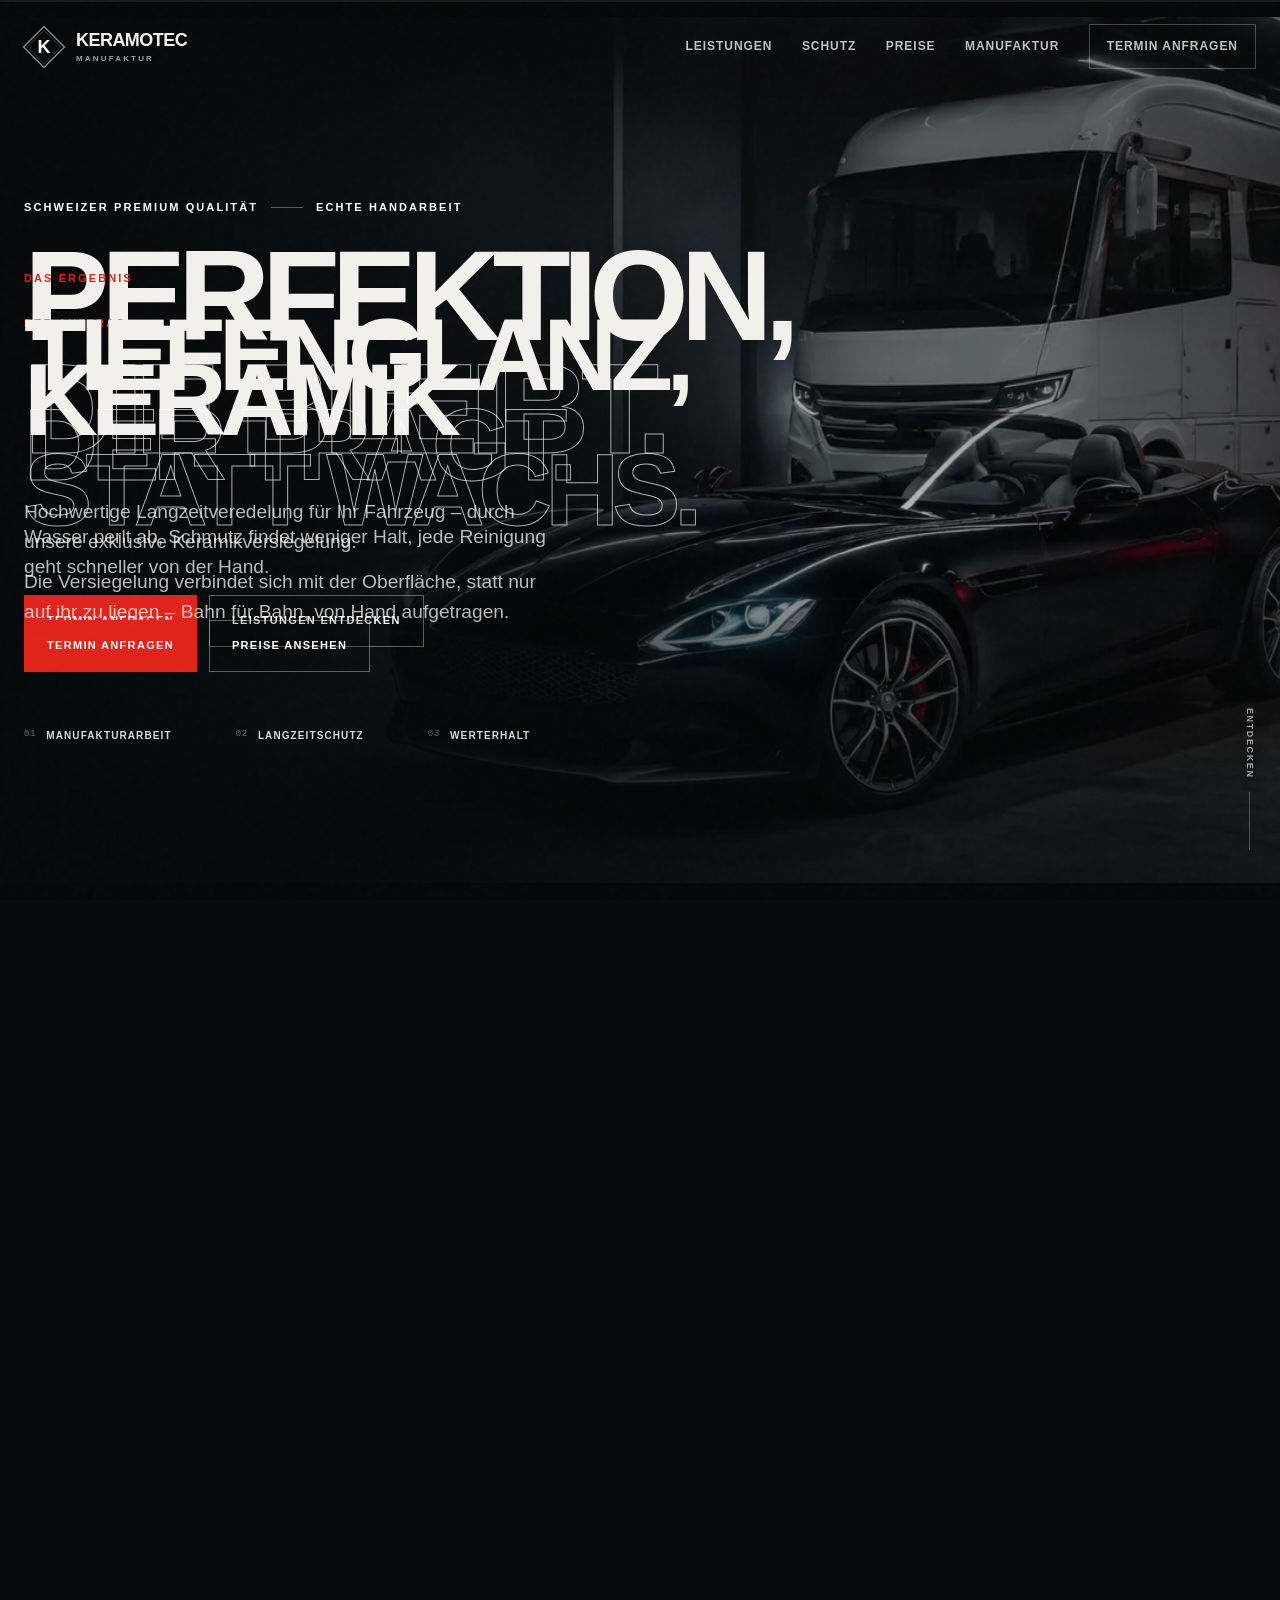
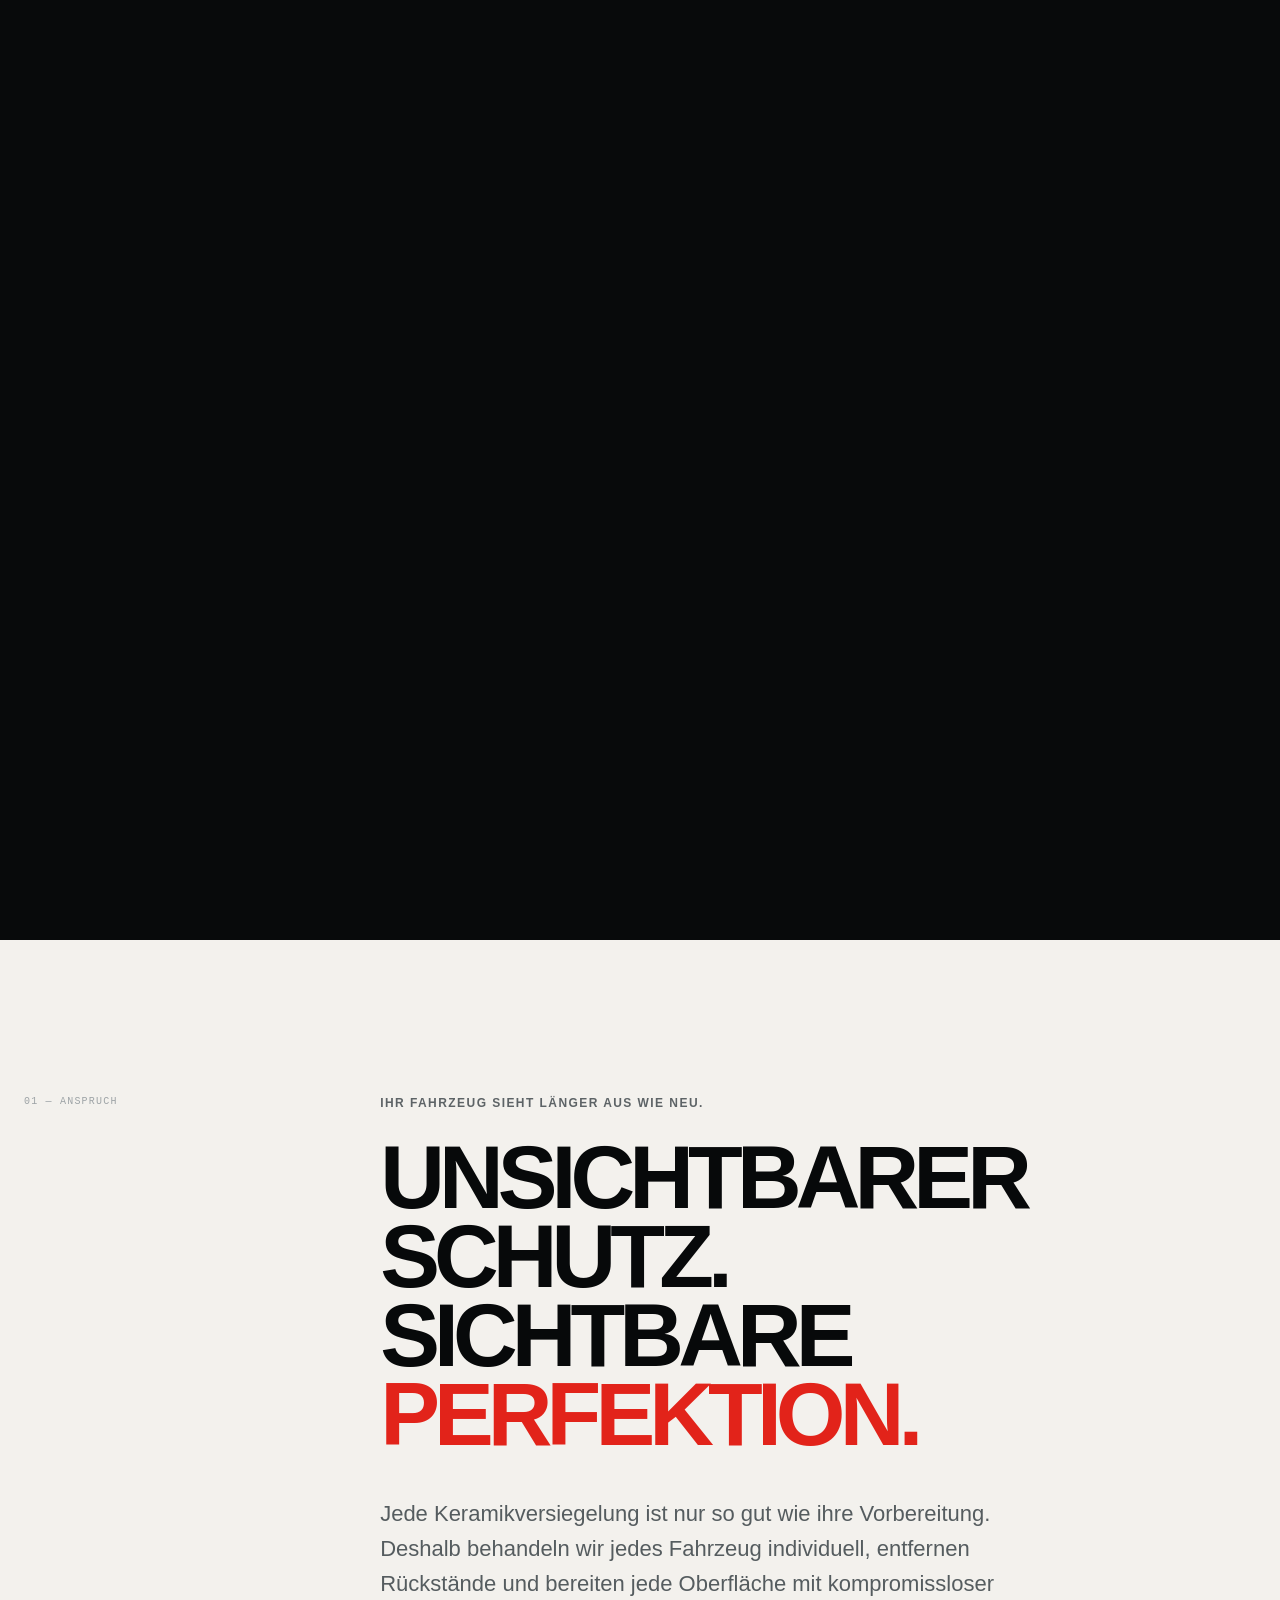
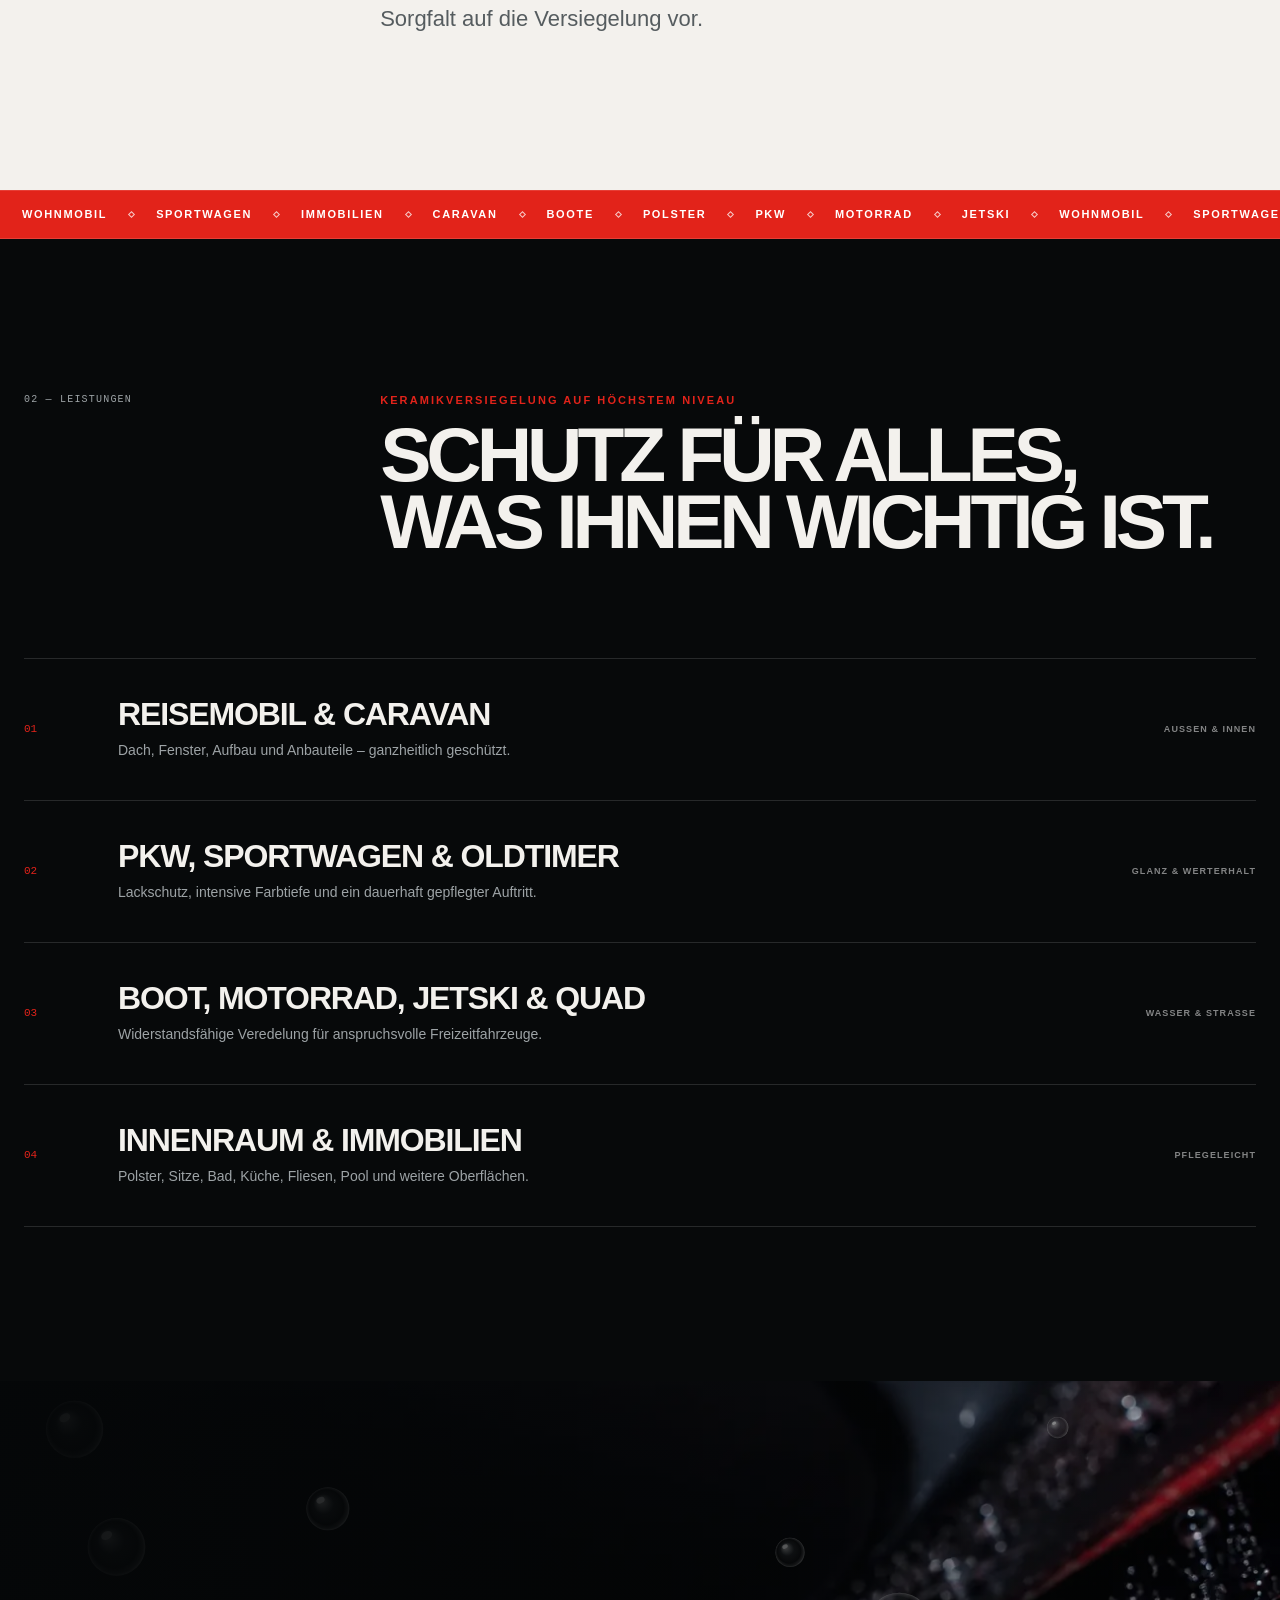
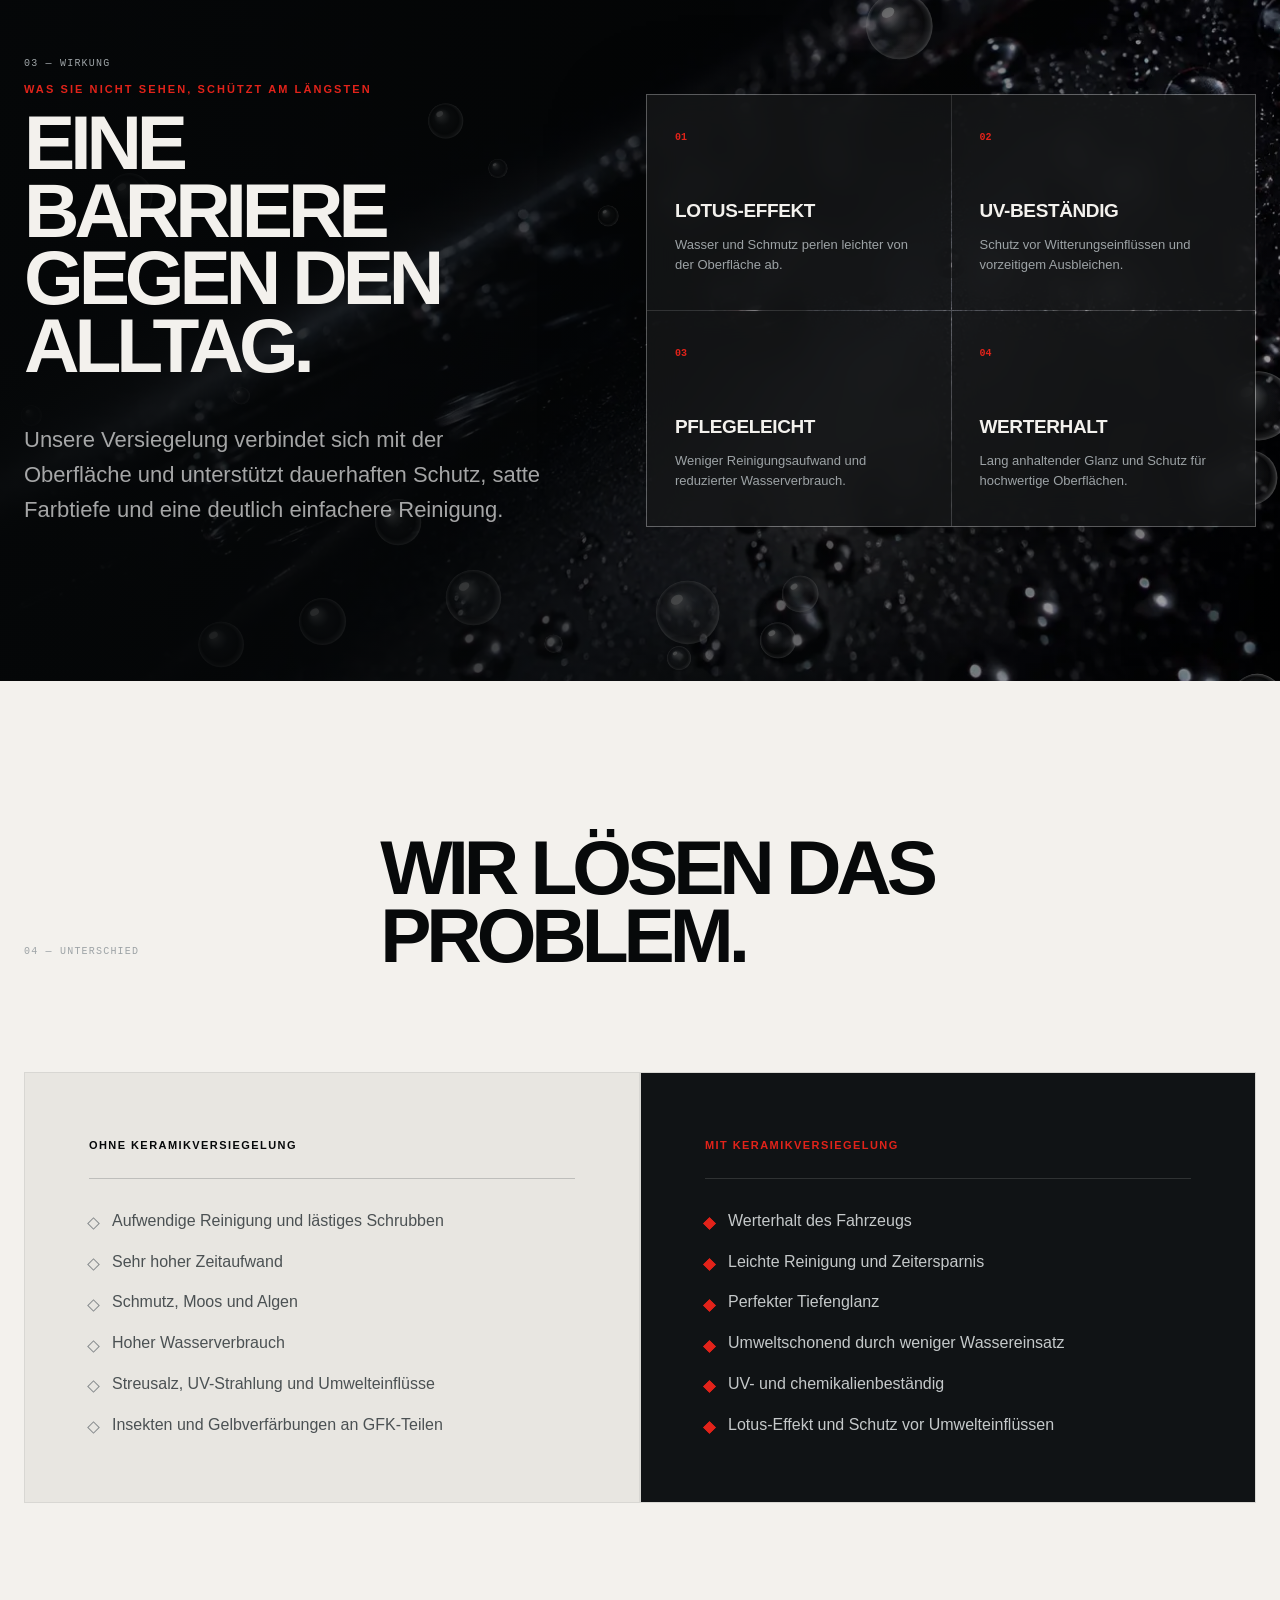
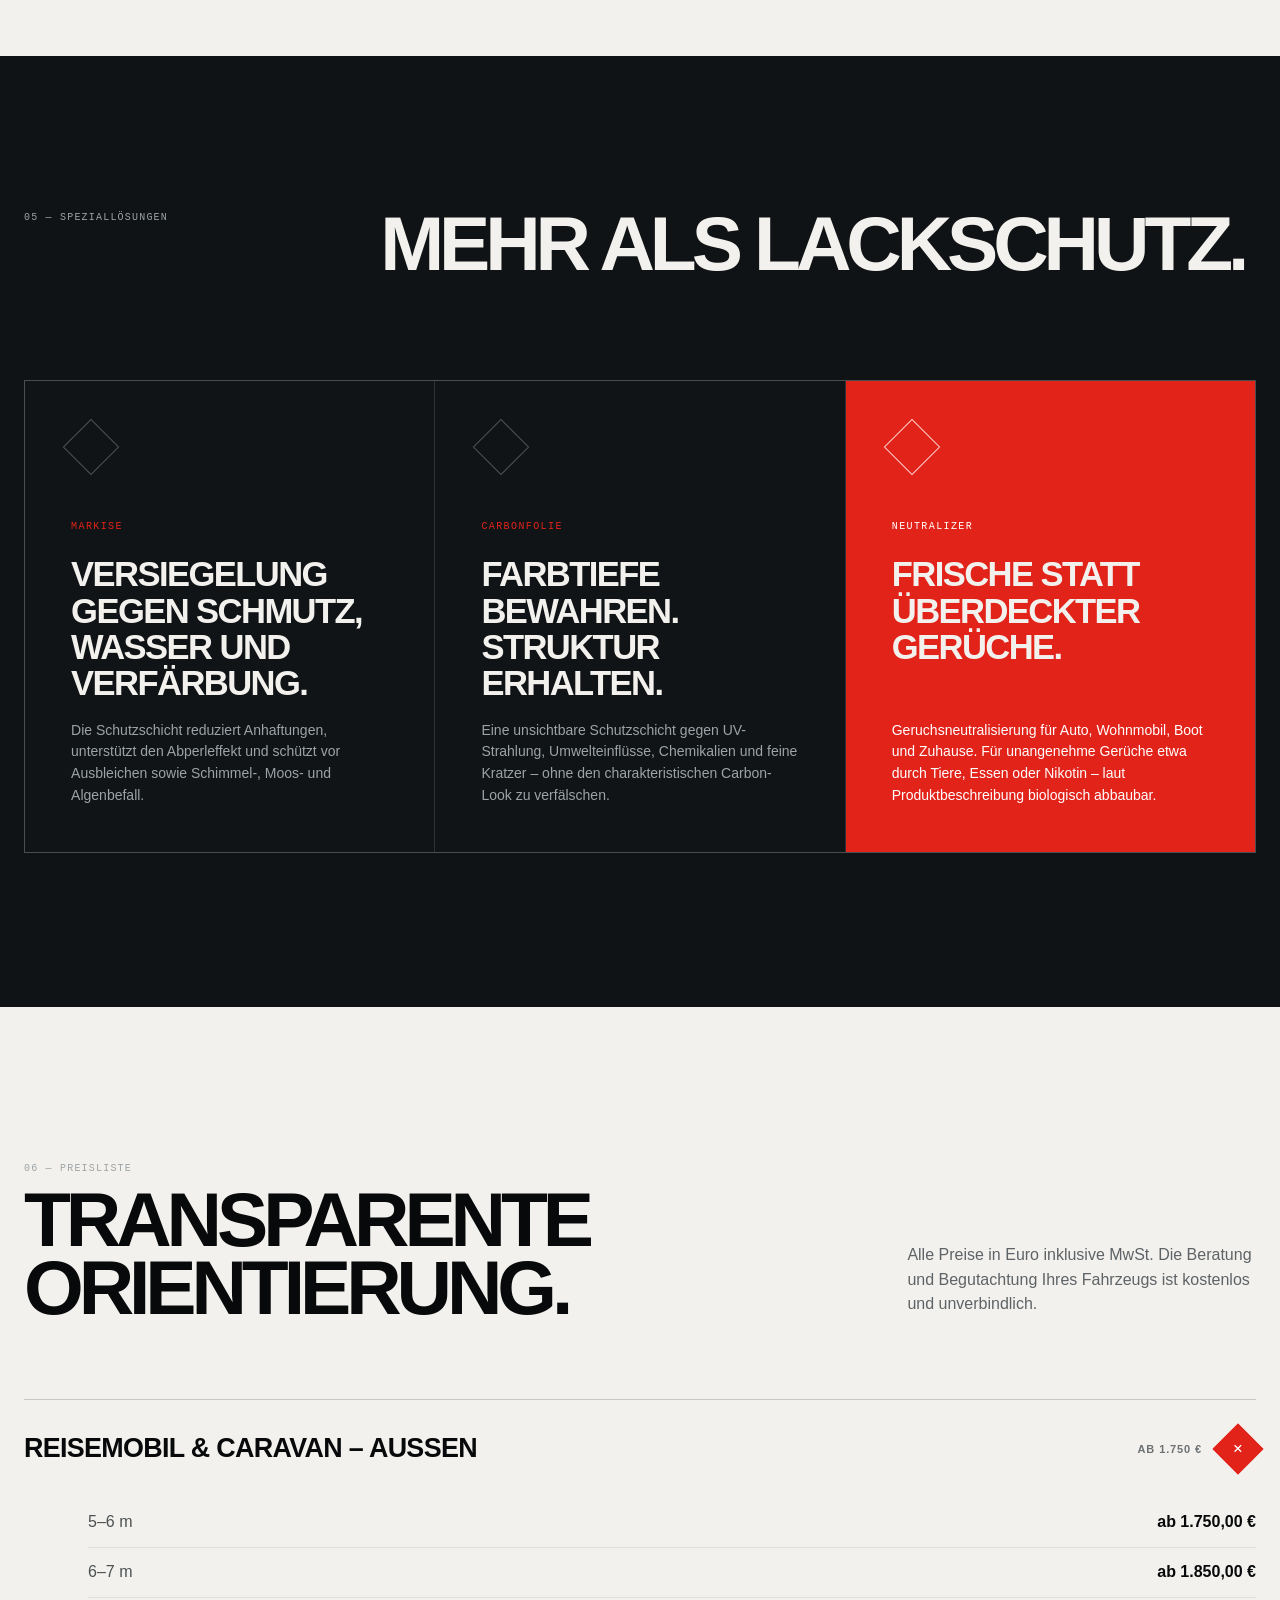
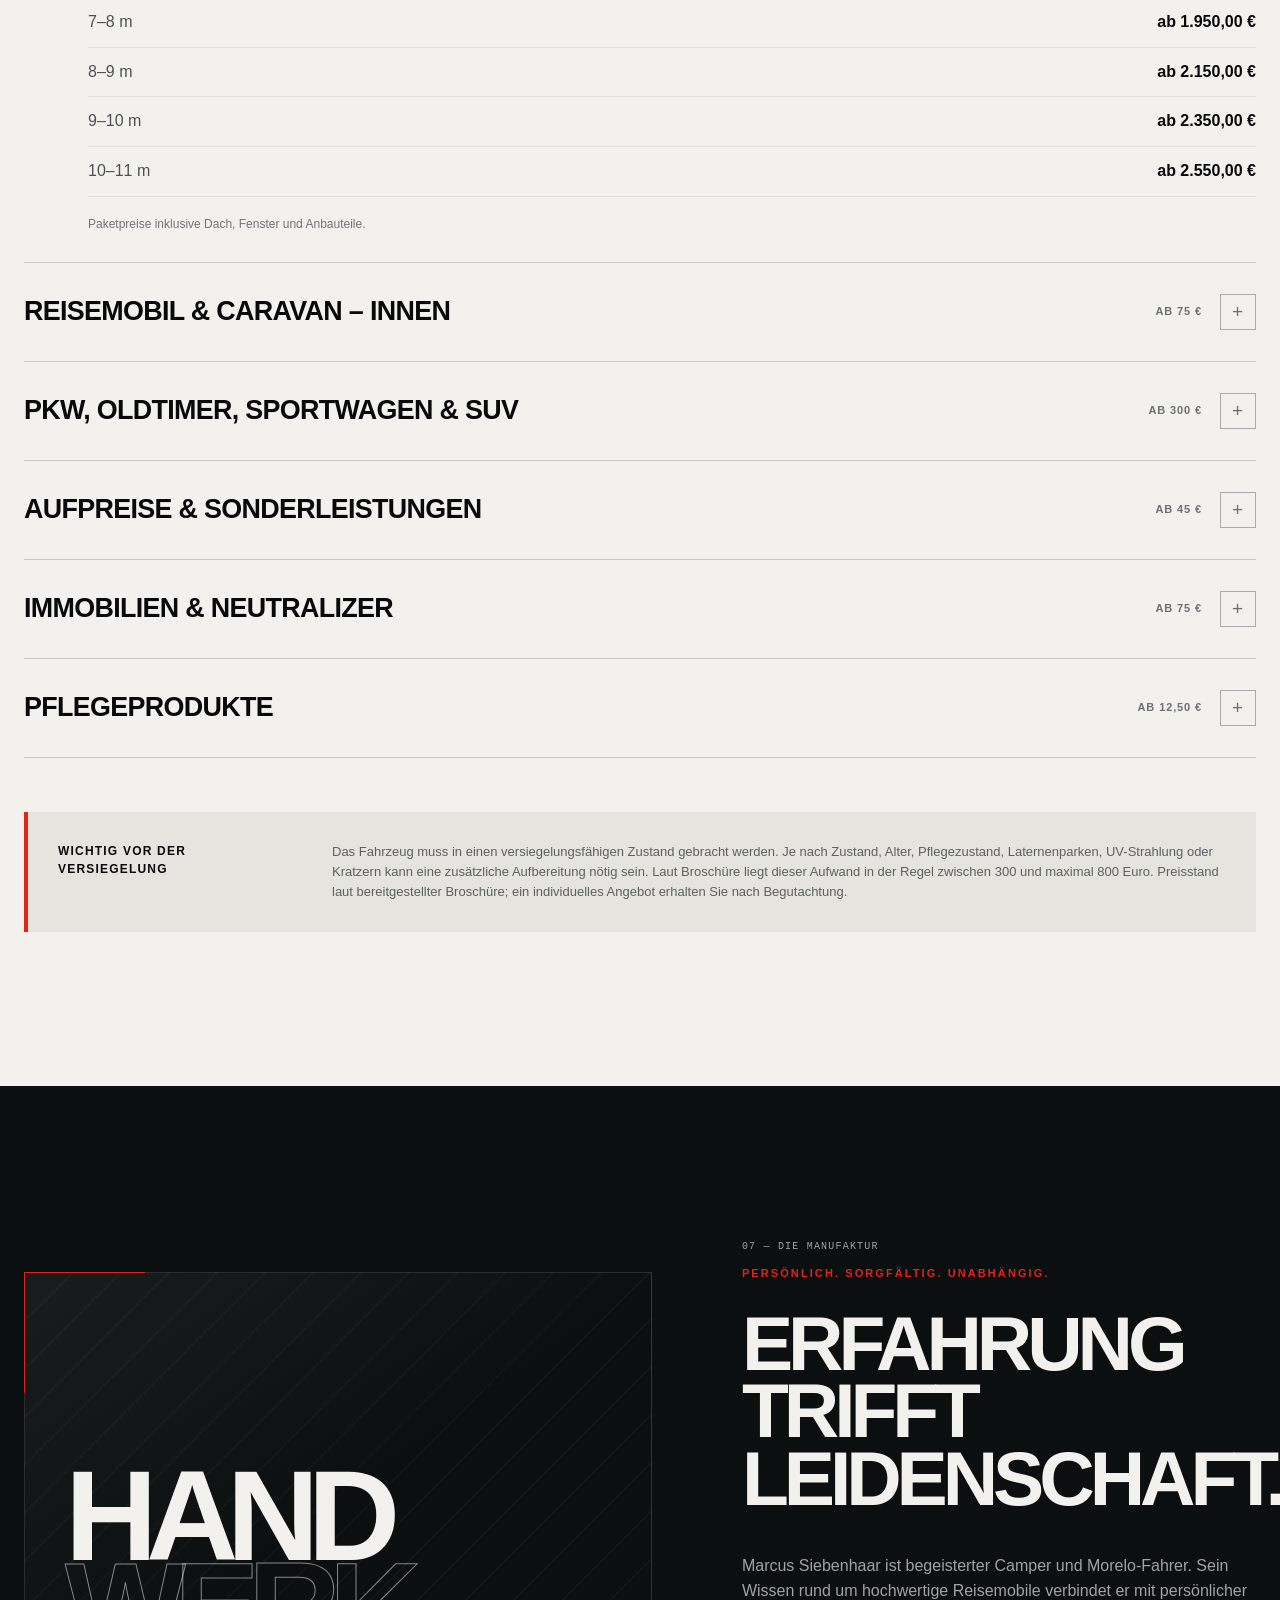
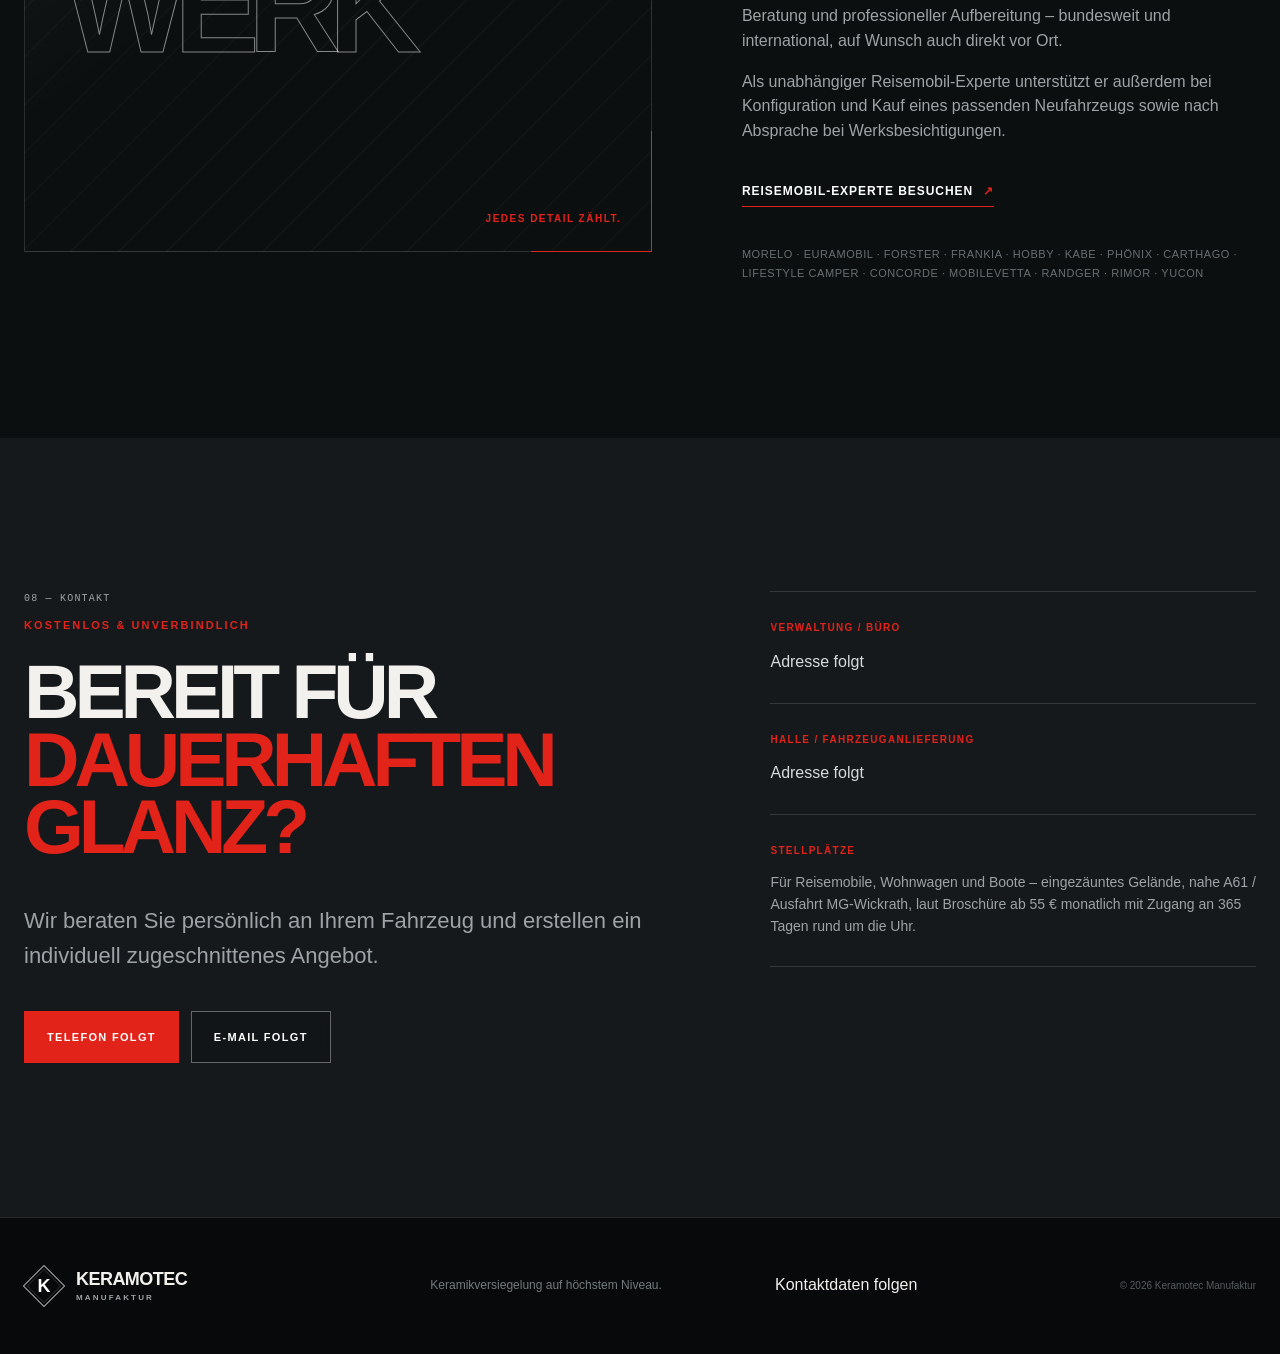
==== commit 4c683750: "Cinematic-Scroll-Buehne und Responsive-Ueberarbeitung Hero und Schutz-Abschnitt laufen jetzt ueber e" ====
--- a/index.html
+++ b/index.html
@@ -2,14 +2,32 @@
 <html lang="de">
   <head>
     <meta charset="UTF-8" />
-    <meta name="viewport" content="width=device-width, initial-scale=1.0" />
+    <meta name="viewport" content="width=device-width, initial-scale=1.0, viewport-fit=cover" />
     <meta
       name="description"
       content="Keramotec Manufaktur – hochwertige Keramikversiegelung in Handarbeit für Wohnmobile, Caravans, Sportwagen, PKW, Boote, Polster und Immobilien."
     />
     <meta name="theme-color" content="#07090a" />
     <title>Keramotec Manufaktur | Keramikversiegelung auf höchstem Niveau</title>
+    <link
+      rel="icon"
+      href="data:image/svg+xml,%3Csvg xmlns='http://www.w3.org/2000/svg' viewBox='0 0 32 32'%3E%3Crect width='32' height='32' fill='%2307090a'/%3E%3Cpath d='M16 4l12 12-12 12L4 16z' fill='none' stroke='%23e2231a' stroke-width='2'/%3E%3Ctext x='16' y='21' font-family='Helvetica,Arial,sans-serif' font-size='13' font-weight='700' fill='%23fff' text-anchor='middle'%3EK%3C/text%3E%3C/svg%3E"
+    />
+    <link rel="preload" as="image" href="assets/keramotec-hero.webp" fetchpriority="high" />
     <link rel="stylesheet" href="styles.css" />
+    <script>
+      /* Layout-Weiche vor dem ersten Paint: nur wo Bewegung erwuenscht und
+         Datenvolumen kein Thema ist, wird die Cinematic-Buehne aufgebaut. */
+      (function () {
+        var el = document.documentElement;
+        var reduced = window.matchMedia("(prefers-reduced-motion: reduce)").matches;
+        var conn = navigator.connection || navigator.mozConnection || navigator.webkitConnection;
+        var save = !!(conn && (conn.saveData || /2g/.test(conn.effectiveType || "")));
+        el.classList.add(reduced || save ? "motion-off" : "js-cinematic");
+      })();
+    </script>
+    <script src="vendor/lenis.min.js" defer></script>
+    <script src="cinematic.js" defer></script>
     <script src="script.js" defer></script>
   </head>
   <body>
@@ -41,29 +59,64 @@
     </header>
 
     <main id="inhalt">
-      <section class="hero" id="top" aria-labelledby="hero-title">
-        <div class="hero-backdrop" aria-hidden="true"></div>
-        <div class="hero-shade" aria-hidden="true"></div>
-        <div class="hero-content shell">
-          <p class="eyebrow hero-eyebrow">Schweizer Premium Qualität <span></span> Echte Handarbeit</p>
-          <h1 id="hero-title">Perfektion,<br /><em>die bleibt.</em></h1>
-          <p class="hero-copy">
-            Hochwertige Langzeitveredelung für Ihr Fahrzeug – durch unsere exklusive
-            Keramikversiegelung.
-          </p>
-          <div class="hero-actions">
-            <a class="button button-primary" href="#kontakt">Termin anfragen</a>
-            <a class="button button-ghost" href="#leistungen">Leistungen entdecken</a>
-          </div>
-          <div class="hero-meta" aria-label="Keramotec Kernwerte">
-            <span>01 <b>Manufakturarbeit</b></span>
-            <span>02 <b>Langzeitschutz</b></span>
-            <span>03 <b>Werterhalt</b></span>
-          </div>
-        </div>
-        <a class="scroll-cue" href="#intro" aria-label="Weiter zum nächsten Abschnitt">
-          <span>Entdecken</span><i aria-hidden="true"></i>
-        </a>
+      <section class="hero stage" id="top" aria-labelledby="hero-title">
+        <div class="hero-sticky">
+          <canvas class="stage-canvas" aria-hidden="true"></canvas>
+          <div class="hero-backdrop" aria-hidden="true"></div>
+          <div class="hero-shade" aria-hidden="true"></div>
+
+          <div class="stage-beats">
+            <div class="stage-beat shell" data-in="-0.12" data-out="0.46">
+              <div class="hero-content">
+                <p class="eyebrow hero-eyebrow">Schweizer Premium Qualität <span></span> Echte Handarbeit</p>
+                <h1 id="hero-title">Perfektion,<br /><em>die bleibt.</em></h1>
+                <p class="hero-copy">
+                  Hochwertige Langzeitveredelung für Ihr Fahrzeug – durch unsere exklusive
+                  Keramikversiegelung.
+                </p>
+                <div class="hero-actions">
+                  <a class="button button-primary" href="#kontakt">Termin anfragen</a>
+                  <a class="button button-ghost" href="#leistungen">Leistungen entdecken</a>
+                </div>
+                <div class="hero-meta" aria-label="Keramotec Kernwerte">
+                  <span>01 <b>Manufakturarbeit</b></span>
+                  <span>02 <b>Langzeitschutz</b></span>
+                  <span>03 <b>Werterhalt</b></span>
+                </div>
+              </div>
+            </div>
+
+            <div class="stage-beat shell" data-in="0.44" data-out="0.76">
+              <div class="hero-content">
+                <p class="eyebrow">Der Auftrag</p>
+                <p class="stage-headline">Keramik<br /><em>statt Wachs.</em></p>
+                <p class="hero-copy">
+                  Die Versiegelung verbindet sich mit der Oberfläche, statt nur auf ihr zu liegen –
+                  Bahn für Bahn, von Hand aufgetragen.
+                </p>
+              </div>
+            </div>
+
+            <div class="stage-beat shell" data-in="0.74">
+              <div class="hero-content">
+                <p class="eyebrow">Das Ergebnis</p>
+                <p class="stage-headline">Tiefenglanz,<br /><em>der trägt.</em></p>
+                <p class="hero-copy">
+                  Wasser perlt ab, Schmutz findet weniger Halt, jede Reinigung geht schneller von
+                  der Hand.
+                </p>
+                <div class="hero-actions">
+                  <a class="button button-primary" href="#kontakt">Termin anfragen</a>
+                  <a class="button button-ghost" href="#preise">Preise ansehen</a>
+                </div>
+              </div>
+            </div>
+          </div>
+
+          <a class="scroll-cue" href="#intro" aria-label="Weiter zum nächsten Abschnitt">
+            <span>Entdecken</span><i aria-hidden="true"></i>
+          </a>
+        </div>
       </section>
 
       <section class="statement section" id="intro">
@@ -143,6 +196,7 @@
 
       <section class="protection section" id="schutz" aria-labelledby="protection-title">
         <div class="protection-image" aria-hidden="true"></div>
+        <canvas class="protection-canvas" aria-hidden="true"></canvas>
         <div class="shell protection-grid">
           <div class="protection-copy">
             <p class="section-index" data-reveal>03 — Wirkung</p>
--- a/styles.css
+++ b/styles.css
@@ -9,7 +9,16 @@
   --red: #e2231a;
   --red-dark: #a8130d;
   --silver: #dfe3e4;
-  --shell: min(1240px, calc(100vw - 48px));
+  /* 100% statt 100vw: 100vw schliesst die Scrollbar ein und erzeugt sonst auf
+     dem Desktop einen horizontalen Ueberhang. */
+  --shell: min(1240px, calc(100% - 48px));
+  --gutter: max(24px, calc((100% - 1240px) / 2));
+  /* Hoehe der Cinematic-Buehne: pro Geraeteklasse kuerzer, damit man sich auf
+     dem Handy nicht durch fuenf Bildschirme Hero scrollt. */
+  --stage-height: 460vh;
+  --safe-bottom: env(safe-area-inset-bottom, 0px);
+  --safe-left: env(safe-area-inset-left, 0px);
+  --safe-right: env(safe-area-inset-right, 0px);
   --ease: cubic-bezier(0.16, 1, 0.3, 1);
 }
 
@@ -20,11 +29,16 @@
 html {
   scroll-behavior: smooth;
   background: var(--ink);
+  overflow-x: hidden;
+  /* clip statt hidden, wo verfuegbar: hidden macht den Body zum Scroll-
+     Container und bringt position: sticky ins Wanken. */
+  overflow-x: clip;
 }
 
 body {
   margin: 0;
   overflow-x: hidden;
+  overflow-x: clip;
   background: var(--ink);
   color: var(--paper);
   font-family: "Helvetica Neue", "Arial Nova", Arial, sans-serif;
@@ -37,6 +51,10 @@
   overflow: hidden;
 }
 
+html.has-lenis {
+  scroll-behavior: auto;
+}
+
 ::selection {
   background: var(--red);
   color: #fff;
@@ -64,6 +82,14 @@
 h3,
 p {
   margin-top: 0;
+}
+
+p,
+li,
+address,
+summary,
+.price-table > div {
+  overflow-wrap: break-word;
 }
 
 address {
@@ -138,7 +164,7 @@
   align-items: center;
   justify-content: space-between;
   height: 90px;
-  padding-inline: max(24px, calc((100vw - 1240px) / 2));
+  padding-inline: max(var(--gutter), var(--safe-left)) max(var(--gutter), var(--safe-right));
   border-bottom: 1px solid transparent;
   transition: height 320ms var(--ease), background-color 320ms ease, border-color 320ms ease,
     backdrop-filter 320ms ease;
@@ -155,6 +181,8 @@
   display: inline-flex;
   align-items: center;
   gap: 12px;
+  /* 44 px Mindesthoehe: sichere Trefferflaeche fuer den Daumen. */
+  min-height: 44px;
   min-width: max-content;
 }
 
@@ -269,16 +297,37 @@
   transition: transform 240ms ease;
 }
 
+/* ============ Cinematic-Buehne (scroll-cinematic) ============
+   Die Sektion wird nur mit aktiver Engine zur langen Scroll-Buehne. Ohne
+   JavaScript, bei prefers-reduced-motion oder Datensparen bleibt es ein
+   normales Hero mit Hintergrundbild und untereinander stehenden Textbloecken. */
 .hero {
   position: relative;
+  background: #080a0b;
+}
+
+.js-cinematic .hero {
+  height: var(--stage-height);
+}
+
+.hero-sticky {
+  position: relative;
+  display: flex;
+  flex-direction: column;
+  justify-content: center;
   min-height: 100svh;
   overflow: hidden;
   isolation: isolate;
-  background: #080a0b;
-}
-
-.hero::before,
-.hero::after {
+}
+
+.js-cinematic .hero-sticky {
+  position: sticky;
+  top: 0;
+  height: 100svh;
+}
+
+.hero-sticky::before,
+.hero-sticky::after {
   content: "";
   position: absolute;
   z-index: 5;
@@ -288,12 +337,41 @@
   background: #050607;
 }
 
-.hero::before {
+.hero-sticky::before {
   top: 0;
 }
 
-.hero::after {
+.hero-sticky::after {
   bottom: 0;
+}
+
+.stage-canvas,
+.protection-canvas {
+  position: absolute;
+  inset: 0;
+  display: none;
+  width: 100%;
+  height: 100%;
+}
+
+.stage-canvas {
+  z-index: -3;
+}
+
+.protection-canvas {
+  z-index: -2;
+}
+
+.js-cinematic .stage-canvas,
+.js-cinematic .protection-canvas {
+  display: block;
+}
+
+/* Mit Canvas uebernimmt dieser die Bildflaeche; das CSS-Hintergrundbild ist
+   der Fallback fuer alle anderen Faelle. */
+.js-cinematic .hero-backdrop,
+.js-cinematic .protection-image {
+  display: none;
 }
 
 .hero-backdrop {
@@ -317,12 +395,66 @@
     linear-gradient(0deg, rgba(5, 7, 8, 0.75) 0%, transparent 42%);
 }
 
+.stage-beats {
+  position: relative;
+  z-index: 1;
+  width: 100%;
+}
+
+/* Ohne Engine: Beats stehen untereinander, kein Inhalt geht verloren. */
+.stage-beat + .stage-beat {
+  border-top: 1px solid var(--line);
+}
+
+.stage-beat {
+  padding-block: 96px;
+}
+
+.stage-beat:first-child {
+  padding-block: 132px 96px;
+}
+
+/* Mit Engine: Beats liegen deckungsgleich uebereinander und werden vom
+   Scroll-Fortschritt ein- und ausgeblendet. */
+.js-cinematic .stage-beats {
+  display: grid;
+  grid-template-columns: minmax(0, 1fr);
+}
+
+.js-cinematic .stage-beat {
+  grid-area: 1 / 1;
+  min-width: 0;
+  align-self: center;
+  padding-block: 150px 108px;
+  border-top: 0;
+  opacity: 0;
+  will-change: opacity, transform;
+}
+
+.js-cinematic .stage-beat:first-child {
+  opacity: 1;
+}
+
 .hero-content {
   display: flex;
   flex-direction: column;
   justify-content: center;
-  min-height: 100svh;
-  padding-block: 150px 108px;
+}
+
+.stage-headline {
+  margin: 12px 0 0;
+  font-size: clamp(52px, 8vw, 122px);
+  font-weight: 700;
+  letter-spacing: -0.066em;
+  line-height: 0.88;
+  text-transform: uppercase;
+  text-wrap: balance;
+}
+
+.stage-headline em {
+  color: transparent;
+  font-style: normal;
+  -webkit-text-stroke: 1px rgba(255, 255, 255, 0.68);
 }
 
 .eyebrow {
@@ -359,6 +491,7 @@
 
 .hero h1 {
   max-width: 790px;
+  margin-top: 0;
   font-size: clamp(66px, 10vw, 154px);
   text-wrap: balance;
   animation: rise-in 1s 260ms var(--ease) both;
@@ -457,8 +590,8 @@
 
 .scroll-cue {
   position: absolute;
-  right: max(24px, calc((100vw - 1240px) / 2));
-  bottom: 50px;
+  right: max(var(--gutter), var(--safe-right));
+  bottom: max(50px, var(--safe-bottom));
   z-index: 6;
   display: flex;
   align-items: center;
@@ -494,6 +627,19 @@
   padding-block: clamp(96px, 12vw, 180px);
 }
 
+/* Sprungziele nicht unter den fixen Header laufen lassen. */
+section[id],
+main[id] {
+  scroll-margin-top: 96px;
+}
+
+@media (max-width: 680px) {
+  section[id],
+  main[id] {
+    scroll-margin-top: 74px;
+  }
+}
+
 .section-index {
   color: var(--muted);
   font-family: ui-monospace, SFMono-Regular, Menlo, monospace;
@@ -514,6 +660,15 @@
   display: grid;
   grid-template-columns: minmax(160px, 0.7fr) minmax(0, 2.3fr);
   gap: clamp(36px, 7vw, 120px);
+}
+
+.statement-grid > *,
+.section-head > *,
+.craft-grid > *,
+.contact-grid > *,
+.protection-grid > *,
+.pricing-intro > * {
+  min-width: 0;
 }
 
 .statement-kicker {
@@ -1208,7 +1363,62 @@
   }
 }
 
+/* ============ Responsive ============
+   Reihenfolge: kleiner Desktop -> Tablet quer -> Tablet hoch -> Handy ->
+   kleines Handy -> Handy quer. Jede Stufe kuerzt zusaetzlich die Buehne. */
+
+@media (max-width: 1180px) {
+  :root {
+    --shell: min(1240px, calc(100% - 40px));
+    --gutter: max(20px, calc((100% - 1240px) / 2));
+    --stage-height: 420vh;
+  }
+
+  .craft-grid {
+    grid-template-columns: 1fr 1fr;
+  }
+
+  .craft-visual {
+    min-height: 460px;
+  }
+}
+
+/* Tablet quer (iPad 1024, Surface 1280 im Splitscreen) */
+@media (max-width: 1024px) {
+  :root {
+    --stage-height: 390vh;
+  }
+
+  .statement-grid,
+  .section-head,
+  .contact-grid {
+    grid-template-columns: minmax(120px, 0.5fr) minmax(0, 2.5fr);
+    gap: clamp(28px, 5vw, 64px);
+  }
+
+  .contact-grid {
+    grid-template-columns: minmax(0, 1fr) minmax(300px, 0.8fr);
+  }
+
+  .specialty-grid {
+    grid-template-columns: repeat(2, minmax(0, 1fr));
+  }
+
+  .service-row {
+    grid-template-columns: 56px minmax(0, 1fr) auto;
+    gap: 18px;
+  }
+
+  .price-table {
+    padding-left: clamp(0px, 3vw, 40px);
+  }
+}
+
 @media (max-width: 980px) {
+  :root {
+    --stage-height: 360vh;
+  }
+
   .site-header {
     height: 76px;
   }
@@ -1235,11 +1445,14 @@
     justify-content: center;
     align-items: flex-start;
     gap: 20px;
-    padding: 100px max(24px, calc((100vw - 1240px) / 2));
+    padding: 100px max(var(--gutter), var(--safe-right)) 100px max(var(--gutter), var(--safe-left));
     visibility: hidden;
     opacity: 0;
     transform: translateY(-10px);
     background: rgba(7, 9, 10, 0.98);
+    /* Auf niedrigen Viewports (Handy quer) muss das Menue scrollen koennen. */
+    overflow-y: auto;
+    overscroll-behavior: contain;
     transition: opacity 240ms ease, transform 240ms ease, visibility 240ms;
   }
 
@@ -1250,6 +1463,7 @@
   }
 
   .main-nav > a {
+    padding-block: 6px;
     font-size: clamp(24px, 7vw, 54px);
     letter-spacing: -0.04em;
     text-transform: uppercase;
@@ -1257,6 +1471,7 @@
 
   .nav-cta {
     margin-top: 16px;
+    padding: 15px 22px;
     font-size: 14px !important;
     letter-spacing: 0.1em !important;
   }
@@ -1265,10 +1480,6 @@
     background:
       linear-gradient(90deg, rgba(5, 7, 8, 0.96), rgba(5, 7, 8, 0.5) 72%, rgba(5, 7, 8, 0.3)),
       linear-gradient(0deg, rgba(5, 7, 8, 0.88), transparent 58%);
-  }
-
-  .hero-content {
-    justify-content: flex-end;
   }
 
   .statement-grid,
@@ -1288,11 +1499,23 @@
   }
 
   .specialty-grid {
-    grid-template-columns: 1fr;
+    grid-template-columns: repeat(2, minmax(0, 1fr));
   }
 
   .specialty-card {
     min-height: 340px;
+  }
+
+  .craft-grid {
+    grid-template-columns: 1fr;
+  }
+
+  .craft-visual {
+    min-height: 420px;
+  }
+
+  .protection-grid {
+    gap: 56px;
   }
 
   .pricing-intro {
@@ -1311,11 +1534,14 @@
 
 @media (max-width: 680px) {
   :root {
-    --shell: calc(100vw - 32px);
-  }
-
+    --shell: calc(100% - 32px);
+    --gutter: 16px;
+    --stage-height: 300vh;
+  }
+
+  /* Platz fuer die fixe Kontaktleiste inklusive Home-Indicator. */
   body {
-    padding-bottom: 66px;
+    padding-bottom: calc(66px + var(--safe-bottom));
   }
 
   .site-header,
@@ -1343,13 +1569,30 @@
       linear-gradient(90deg, rgba(5, 7, 8, 0.72), transparent);
   }
 
-  .hero-content {
-    min-height: 100svh;
-    padding-block: 120px 64px;
-  }
-
-  .hero h1 {
-    font-size: clamp(58px, 20vw, 92px);
+  .stage-beat {
+    padding-block: 76px;
+  }
+
+  .stage-beat:first-child,
+  .js-cinematic .stage-beat {
+    padding-block: 116px 76px;
+  }
+
+  .hero h1,
+  .stage-headline {
+    font-size: clamp(40px, 12.5vw, 64px);
+  }
+
+  .hero-eyebrow {
+    flex-wrap: wrap;
+    gap: 8px 10px;
+    margin-bottom: 18px;
+    font-size: 10px;
+    letter-spacing: 0.14em;
+  }
+
+  .hero-eyebrow span {
+    width: 20px;
   }
 
   .hero-copy {
@@ -1359,6 +1602,10 @@
   .hero-actions .button,
   .contact-actions .button {
     width: 100%;
+  }
+
+  .text-link {
+    padding-block: 11px 9px;
   }
 
   .hero-meta {
@@ -1374,8 +1621,11 @@
   }
 
   .hero-meta b {
-    font-size: 8px;
-  }
+    font-size: 9px;
+    letter-spacing: 0.06em;
+  }
+
+
 
   .scroll-cue {
     display: none;
@@ -1398,7 +1648,7 @@
   .craft h2,
   .contact h2,
   .protection h2 {
-    font-size: clamp(42px, 14vw, 65px);
+    font-size: clamp(34px, 11vw, 52px);
   }
 
   .service-row {
@@ -1420,7 +1670,7 @@
   }
 
   .protection::after {
-    background: rgba(5, 7, 8, 0.78);
+    background: rgba(5, 7, 8, 0.66);
   }
 
   .protection-grid {
@@ -1443,8 +1693,12 @@
     grid-template-columns: 1fr;
   }
 
+  .specialty-grid {
+    grid-template-columns: 1fr;
+  }
+
   .specialty-card {
-    min-height: 390px;
+    min-height: 340px;
   }
 
   .price-group summary {
@@ -1496,13 +1750,111 @@
     align-items: center;
     justify-content: space-between;
     min-height: 66px;
-    padding-inline: 20px;
+    padding-block: 0 var(--safe-bottom);
+    padding-inline: max(20px, var(--safe-left)) max(20px, var(--safe-right));
     background: var(--red);
     color: #fff;
     font-size: 12px;
     font-weight: 800;
     letter-spacing: 0.11em;
     text-transform: uppercase;
+  }
+}
+
+/* Kleine Handys (iPhone SE, 320-400 px) */
+@media (max-width: 400px) {
+  :root {
+    --shell: calc(100% - 24px);
+    --gutter: 12px;
+    --stage-height: 280vh;
+  }
+
+  .hero h1,
+  .stage-headline {
+    font-size: clamp(36px, 13.2vw, 52px);
+  }
+
+  .hero-meta {
+    gap: 6px;
+  }
+
+  .hero-meta b {
+    font-size: 8px;
+    letter-spacing: 0.04em;
+  }
+
+  .price-table > div {
+    grid-template-columns: minmax(0, 1fr) 96px;
+    font-size: 12.5px;
+    gap: 12px;
+  }
+
+  .display-copy,
+  .section-head h2,
+  .pricing h2,
+  .craft h2,
+  .contact h2,
+  .protection h2 {
+    font-size: clamp(30px, 10.5vw, 44px);
+  }
+
+  .service-row {
+    grid-template-columns: 28px 1fr;
+    gap: 10px;
+  }
+
+  .brand-type small {
+    letter-spacing: 0.2em;
+  }
+}
+
+/* Handy im Querformat: wenig Hoehe, also kurze Buehne und flachere Abstaende. */
+@media (max-height: 560px) and (orientation: landscape) {
+  :root {
+    --stage-height: 240vh;
+  }
+
+  .hero h1 {
+    font-size: clamp(40px, 8vw, 62px);
+  }
+
+  .stage-headline {
+    font-size: clamp(38px, 7.5vw, 58px);
+  }
+
+  .hero-copy {
+    margin-top: 16px;
+    font-size: 15px;
+  }
+
+  .hero-actions {
+    margin-top: 20px;
+  }
+
+  .hero-meta {
+    display: none;
+  }
+
+  .stage-beat,
+  .stage-beat:first-child,
+  .js-cinematic .stage-beat {
+    padding-block: 92px 56px;
+  }
+
+  .scroll-cue {
+    display: none;
+  }
+
+  .main-nav {
+    padding-block: 84px 40px;
+  }
+
+  .main-nav > a {
+    font-size: clamp(20px, 5vh, 30px);
+  }
+
+  .section {
+    padding-block: 72px;
   }
 }
 
@@ -1528,4 +1880,25 @@
   .hero-backdrop {
     transform: scale(1.05);
   }
-}
+
+  /* Sicherheitsnetz, falls die Klasse .js-cinematic doch gesetzt wurde:
+     keine Sticky-Buehne, keine ausgeblendeten Textbloecke. */
+  .hero,
+  .js-cinematic .hero {
+    height: auto;
+  }
+
+  .js-cinematic .hero-sticky {
+    position: relative;
+    height: auto;
+  }
+
+  .js-cinematic .stage-beats {
+    display: block;
+  }
+
+  .js-cinematic .stage-beat {
+    opacity: 1 !important;
+    transform: none !important;
+  }
+}
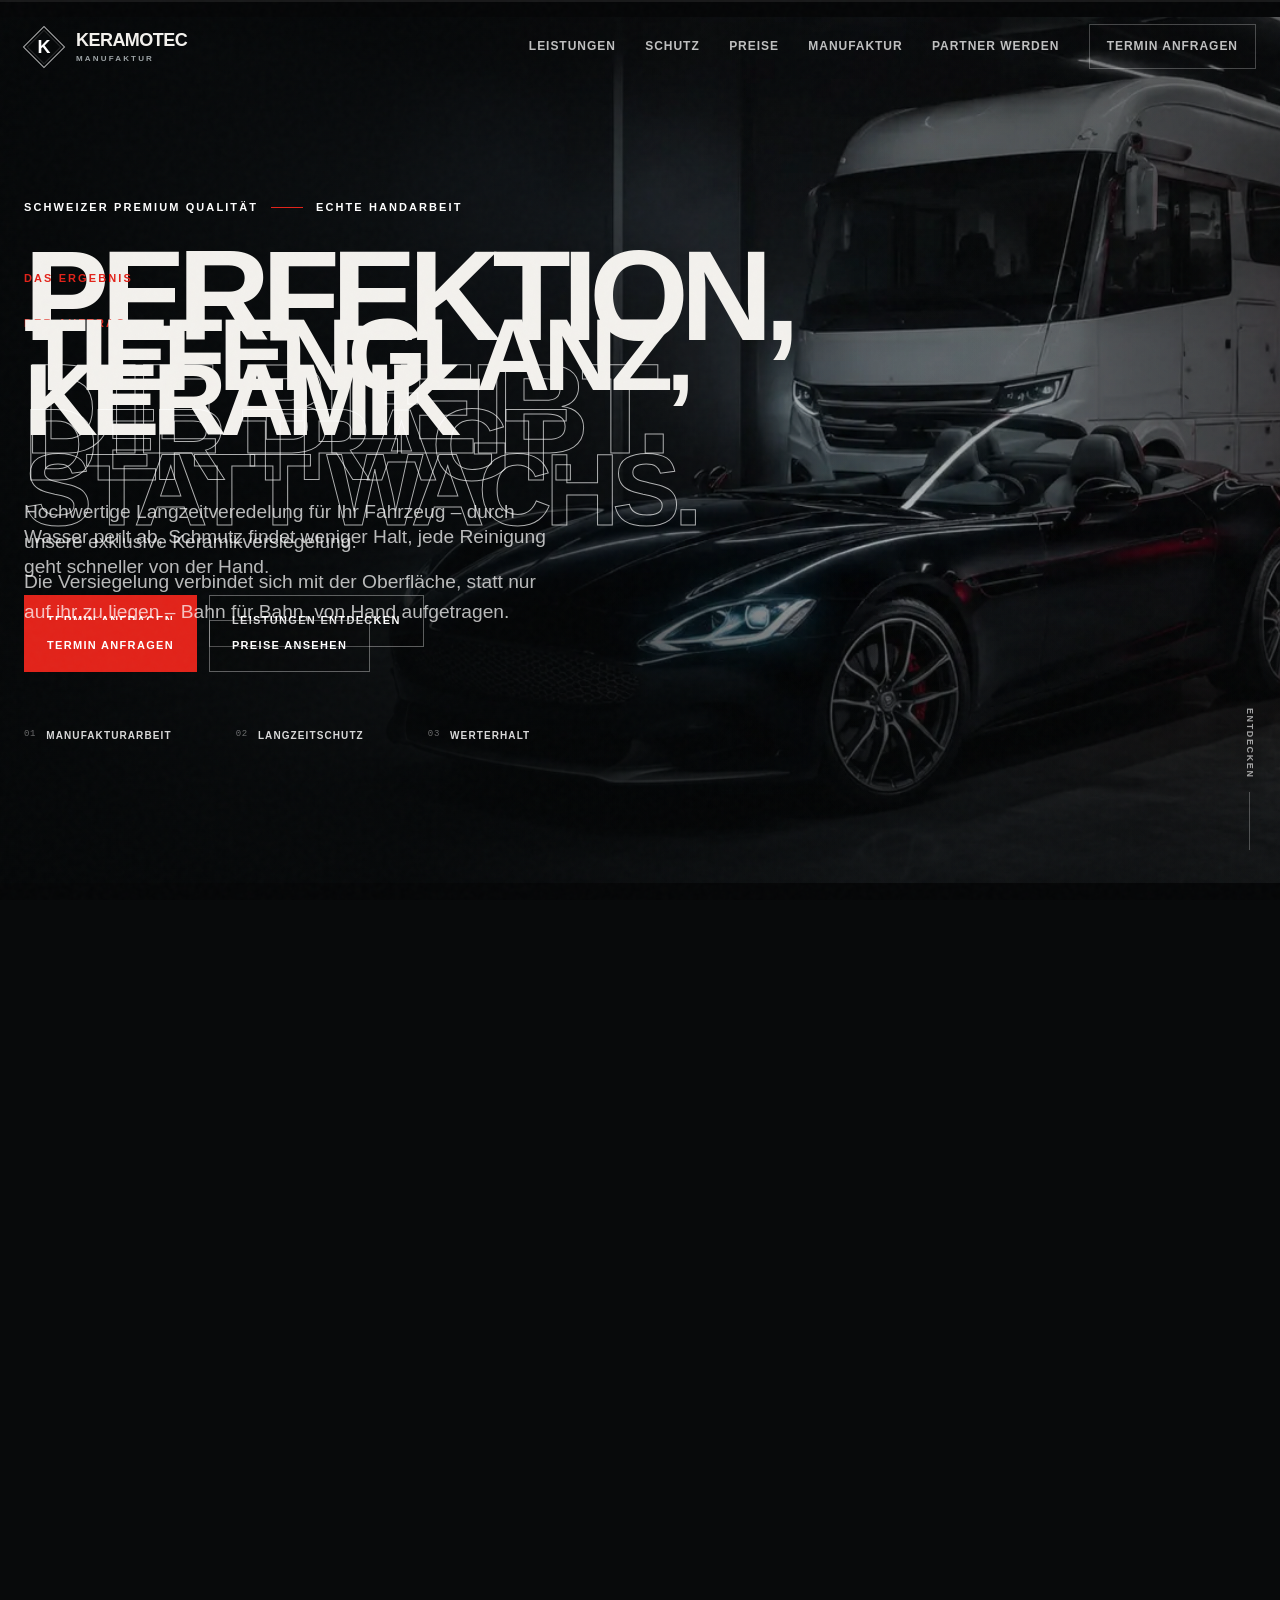
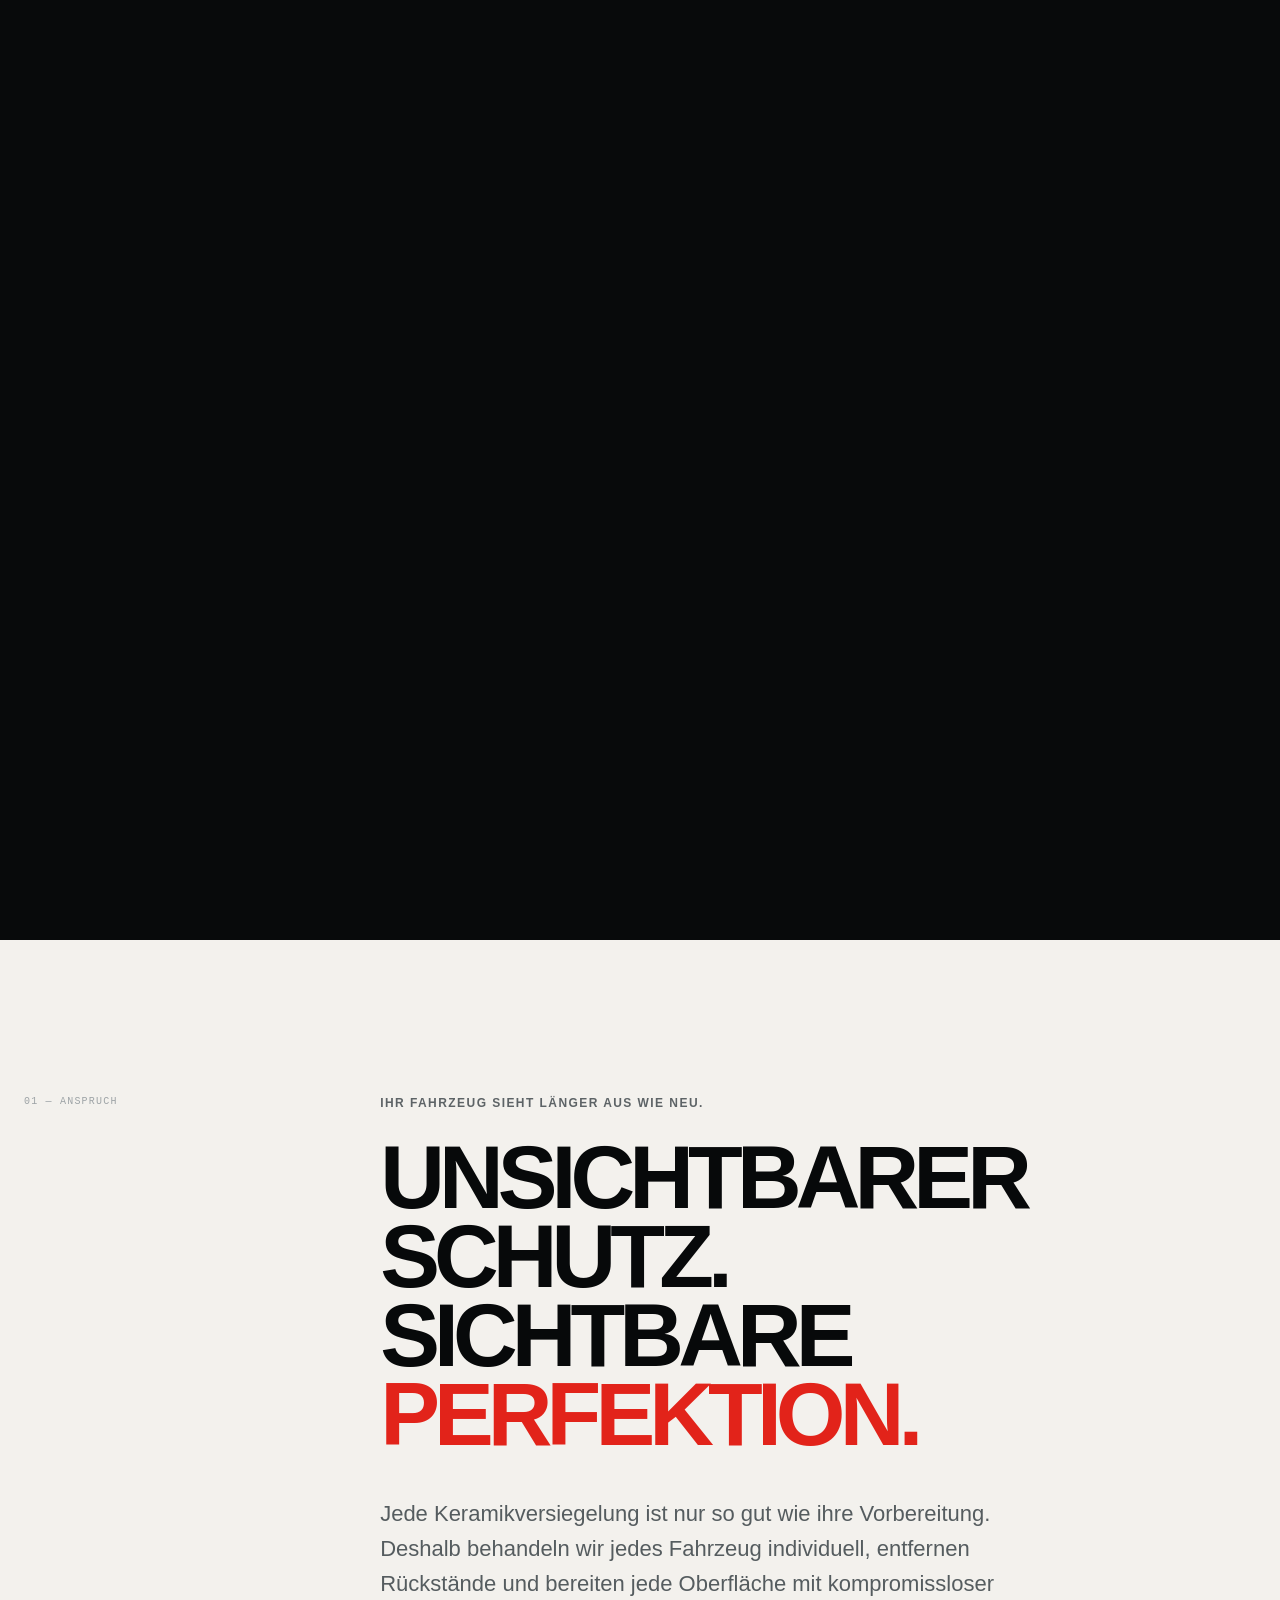
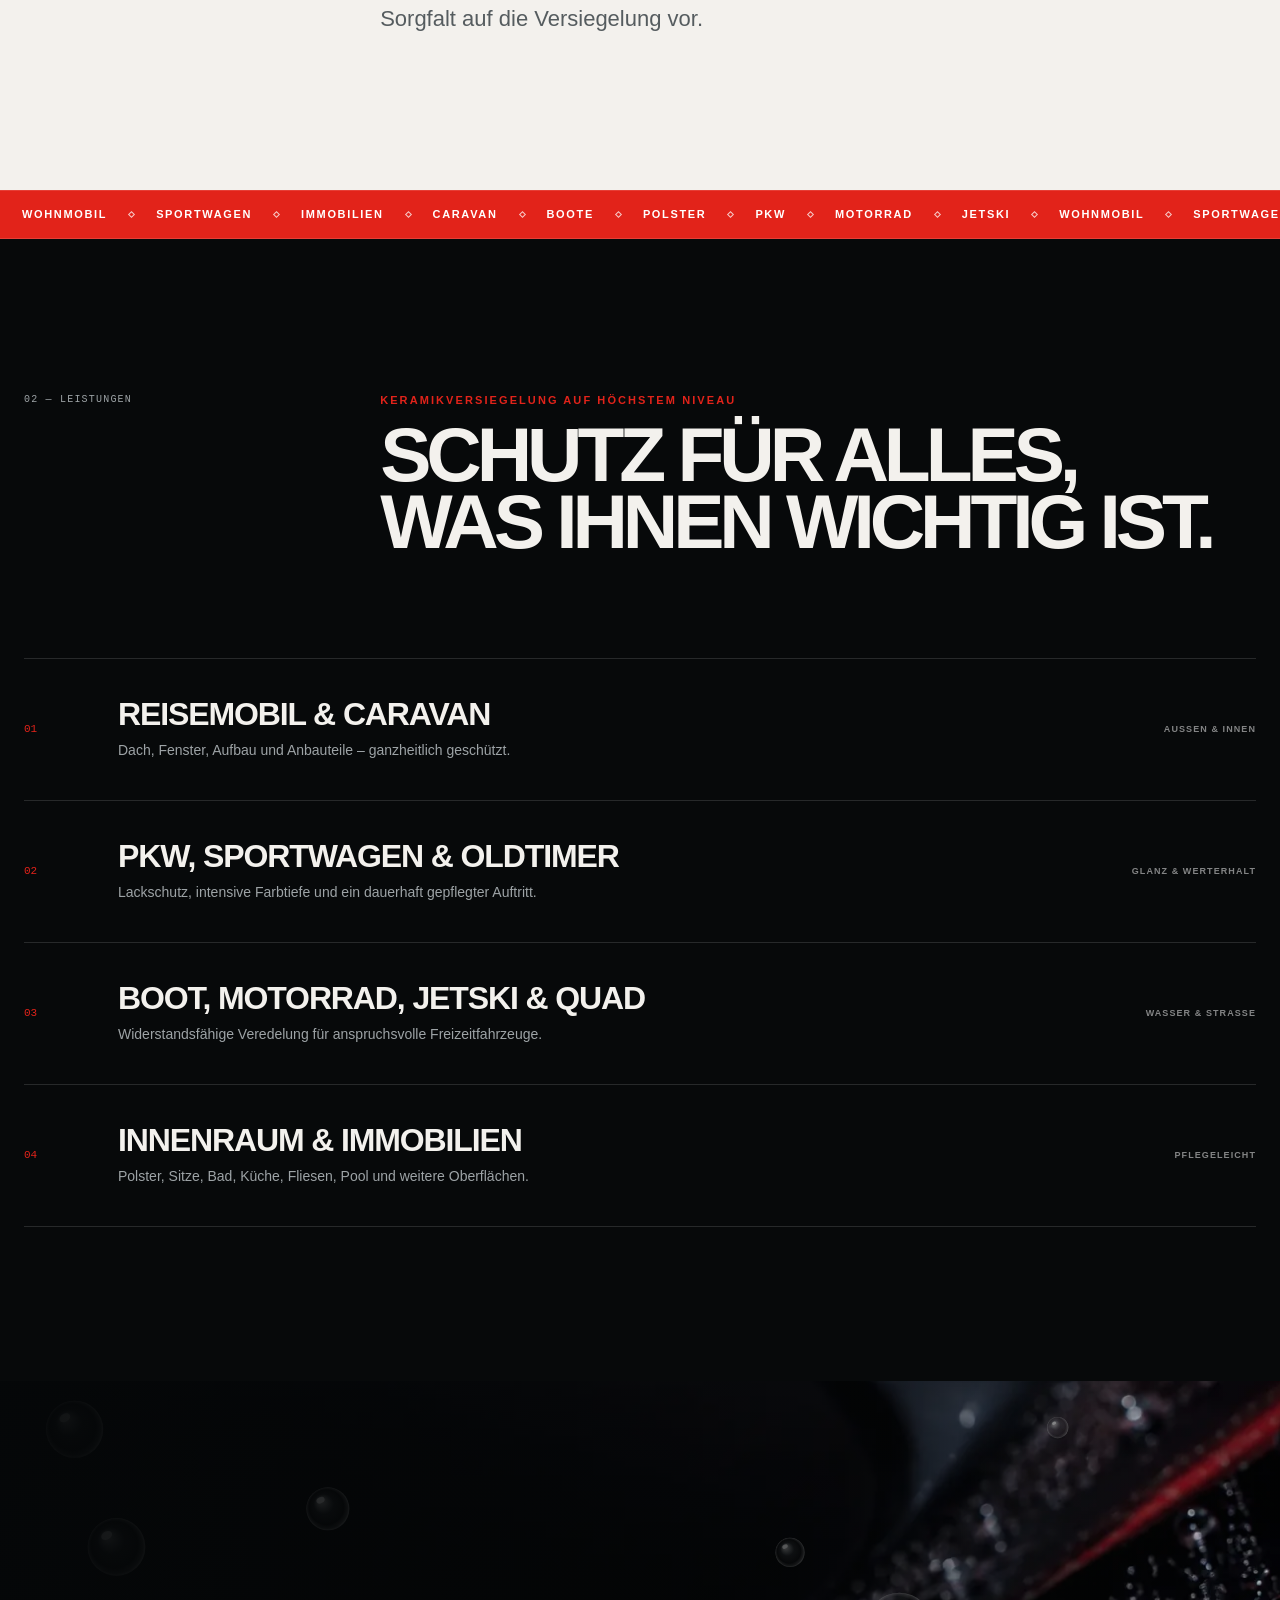
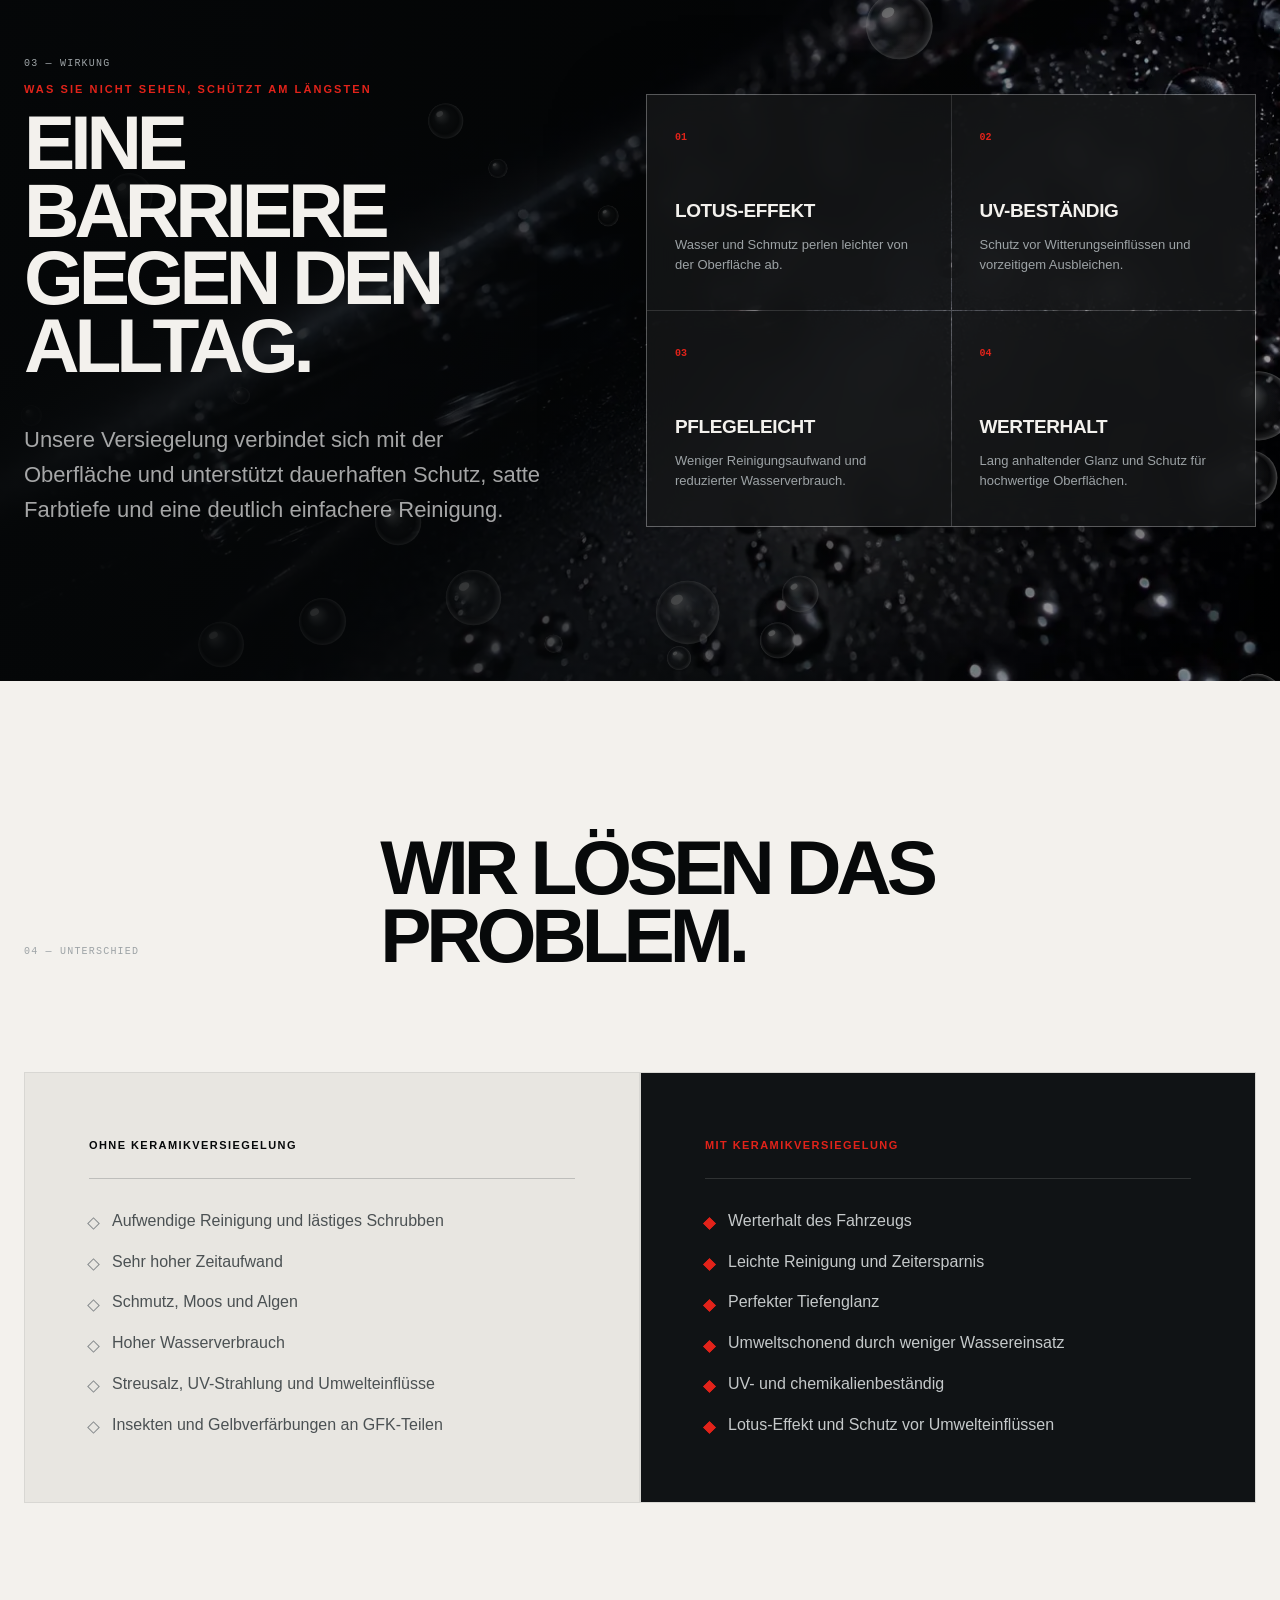
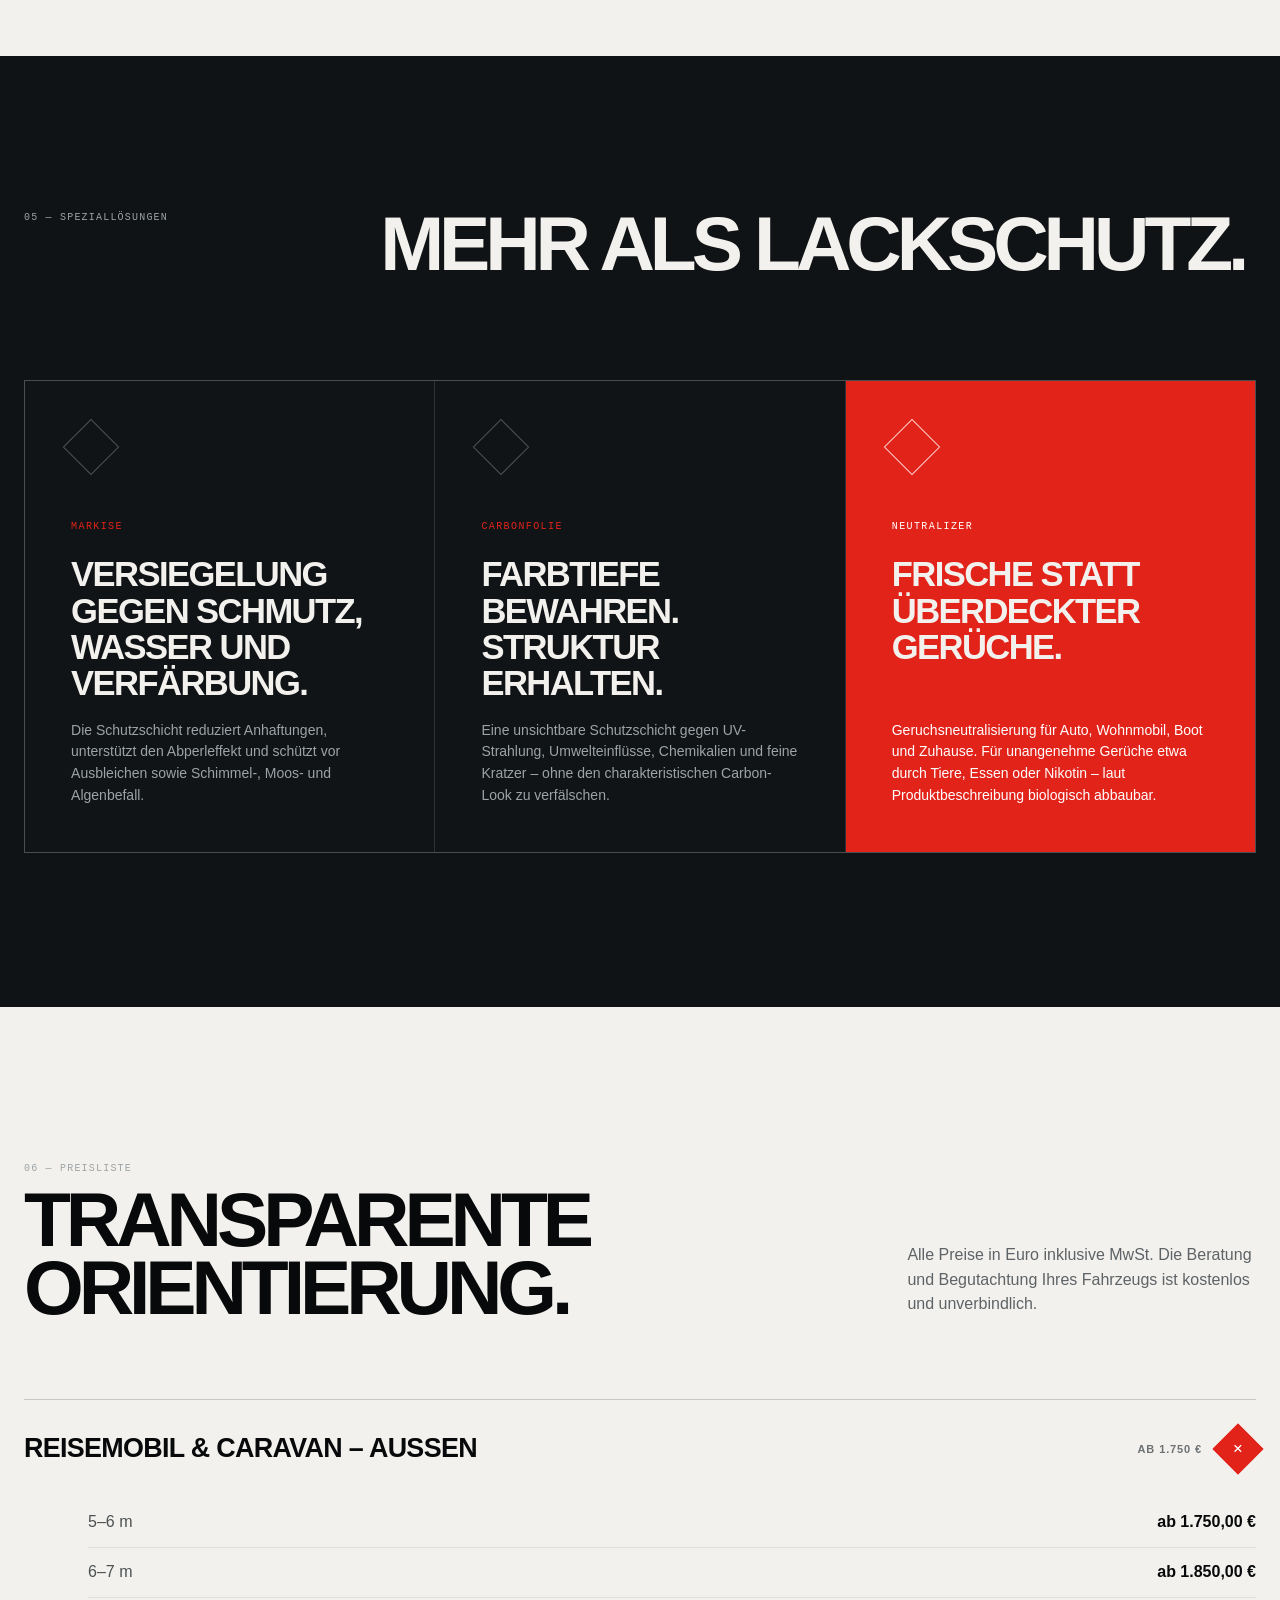
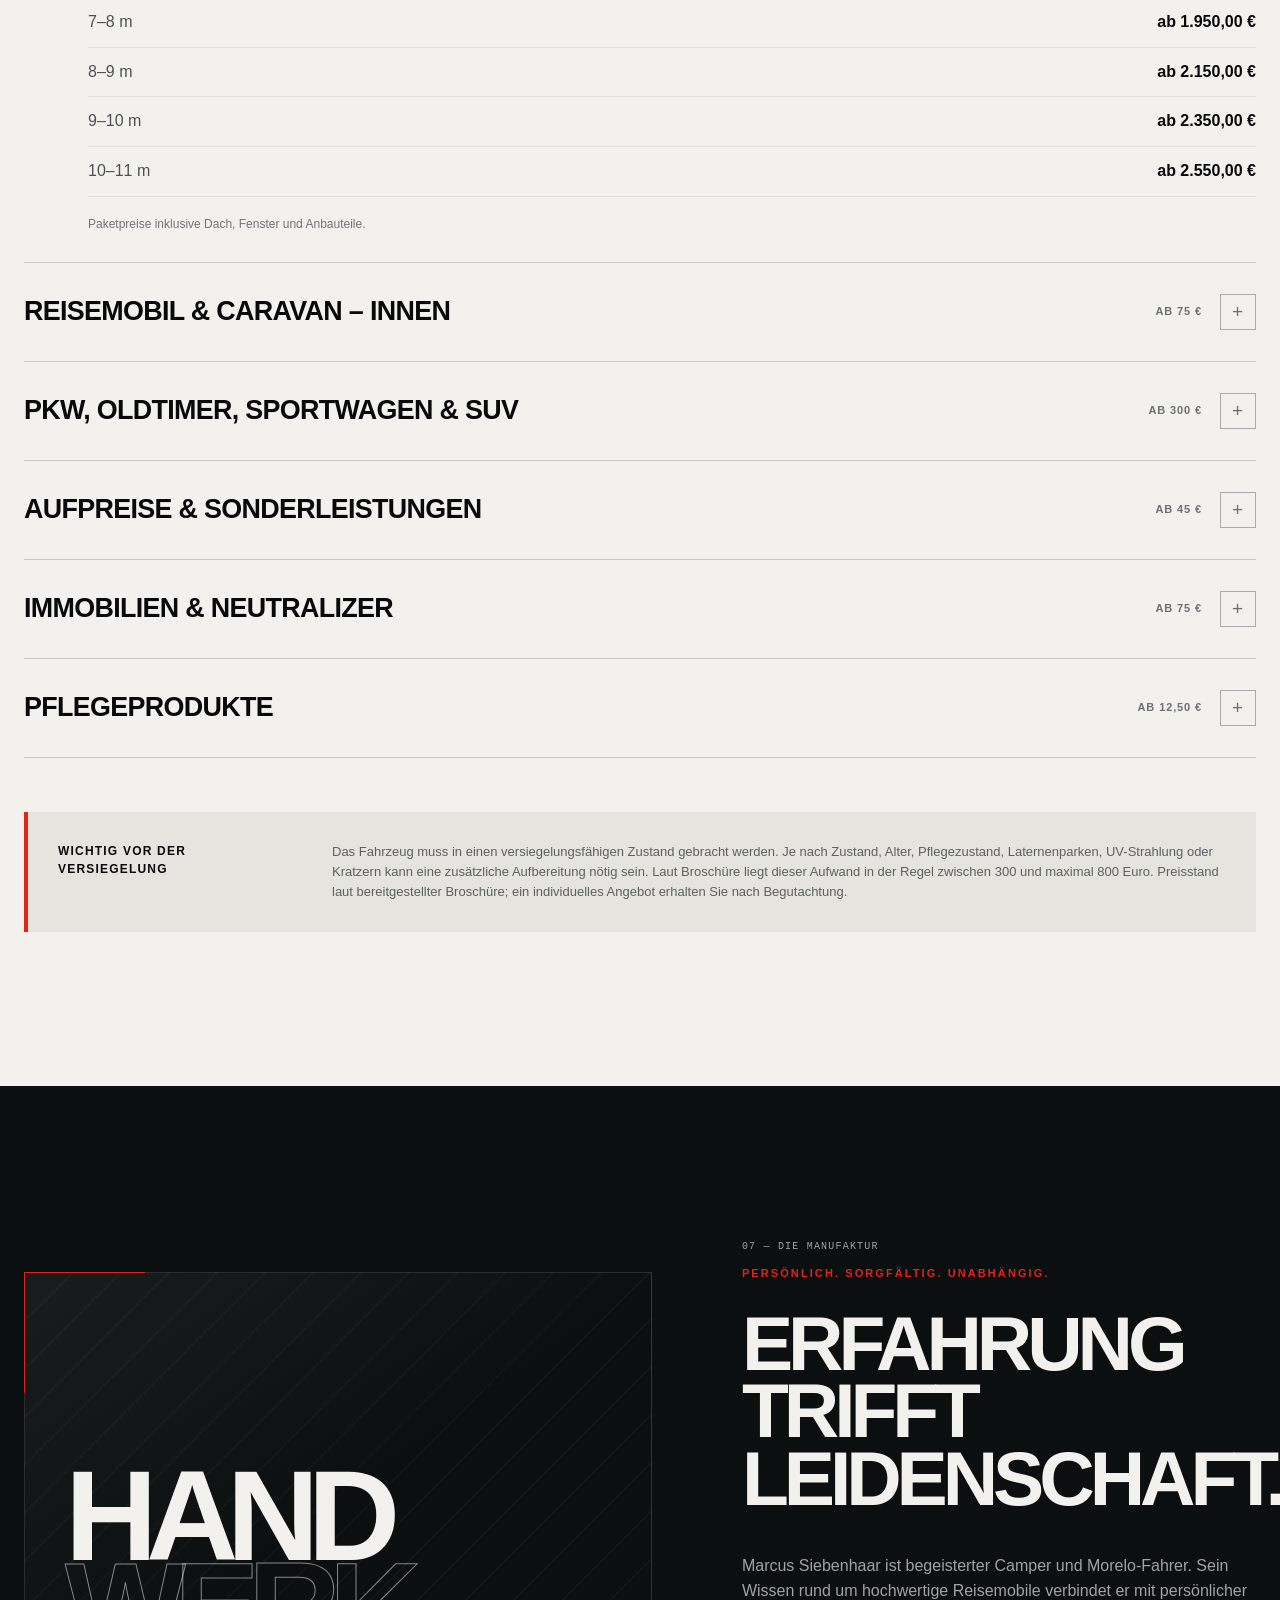
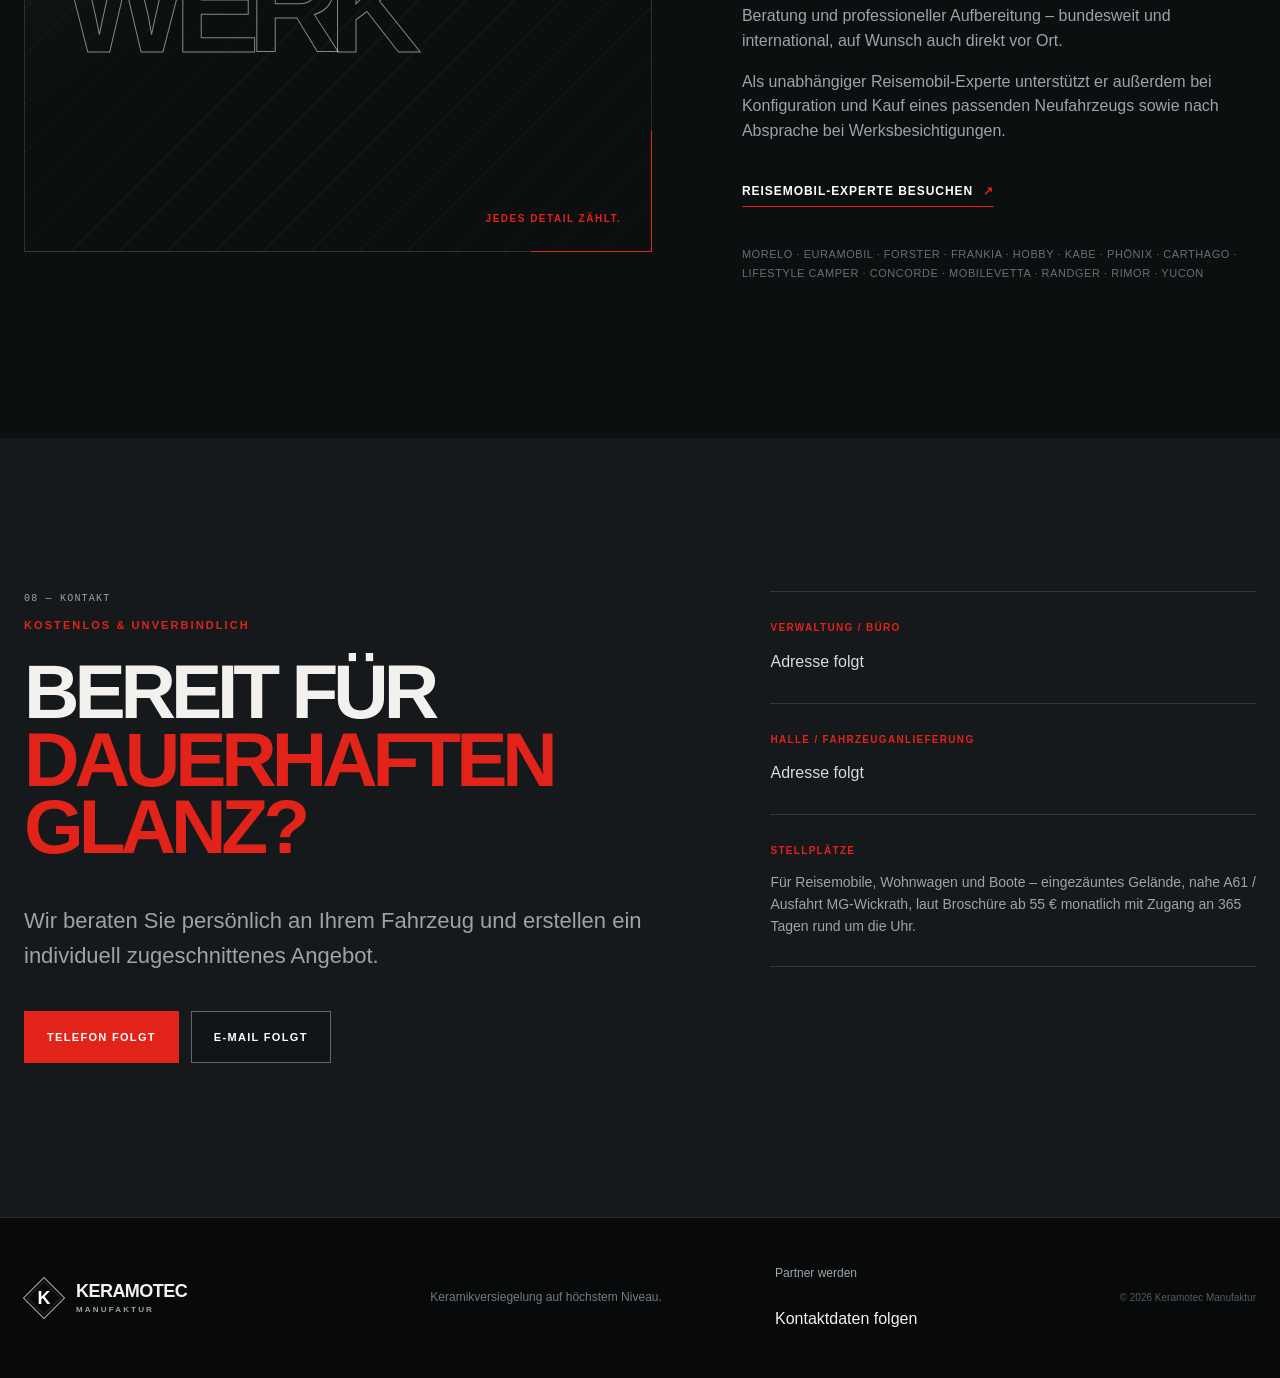
==== commit ede60ea4: "Partner-Landingpage fuer das Franchise-Programm Neue Seite partner.html im Look der Startseite, geri" ====
--- a/index.html
+++ b/index.html
@@ -54,6 +54,7 @@
         <a href="#schutz">Schutz</a>
         <a href="#preise">Preise</a>
         <a href="#manufaktur">Manufaktur</a>
+        <a href="partner.html">Partner werden</a>
         <a href="#kontakt" class="nav-cta">Termin anfragen</a>
       </nav>
     </header>
@@ -194,7 +195,7 @@
         </div>
       </section>
 
-      <section class="protection section" id="schutz" aria-labelledby="protection-title">
+      <section class="protection section" id="schutz" data-stage="surface" aria-labelledby="protection-title">
         <div class="protection-image" aria-hidden="true"></div>
         <canvas class="protection-canvas" aria-hidden="true"></canvas>
         <div class="shell protection-grid">
@@ -467,7 +468,10 @@
           <span class="brand-type"><strong>Keramotec</strong><small>Manufaktur</small></span>
         </a>
         <p>Keramikversiegelung auf höchstem Niveau.</p>
-        <div><span>Kontaktdaten folgen</span></div>
+        <div>
+          <a href="partner.html">Partner werden</a><br />
+          <span>Kontaktdaten folgen</span>
+        </div>
         <small>© <span data-year>2026</span> Keramotec Manufaktur</small>
       </div>
     </footer>
--- a/styles.css
+++ b/styles.css
@@ -1363,6 +1363,195 @@
   }
 }
 
+/* ============ Bewerbungsformular (Partnerseite) ============ */
+.partner-form {
+  margin-top: clamp(44px, 6vw, 76px);
+}
+
+/* Ohne JavaScript kann die Bewerbung nicht verschickt werden — dann statt
+   eines toten Formulars der Hinweis aus dem <noscript>-Block. */
+html:not(.js) .partner-form {
+  display: none;
+}
+
+.form-grid {
+  display: grid;
+  grid-template-columns: repeat(2, minmax(0, 1fr));
+  gap: 26px 32px;
+}
+
+.form-field {
+  display: flex;
+  flex-direction: column;
+  gap: 10px;
+  margin: 0;
+  min-width: 0;
+}
+
+.form-field-wide {
+  grid-column: 1 / -1;
+}
+
+.partner-form label {
+  color: var(--muted);
+  font-size: 10px;
+  font-weight: 800;
+  letter-spacing: 0.13em;
+  text-transform: uppercase;
+}
+
+.partner-form label span {
+  color: var(--red);
+}
+
+.partner-form input,
+.partner-form select,
+.partner-form textarea {
+  width: 100%;
+  min-height: 52px;
+  padding: 14px 16px;
+  border: 1px solid var(--line);
+  border-radius: 0;
+  background: rgba(255, 255, 255, 0.035);
+  color: var(--paper);
+  /* 16px verhindert, dass iOS beim Fokus in das Feld hineinzoomt. */
+  font-family: inherit;
+  font-size: 16px;
+  line-height: 1.45;
+  transition: border-color 200ms ease, background 200ms ease;
+  appearance: none;
+}
+
+.partner-form textarea {
+  min-height: 132px;
+  resize: vertical;
+}
+
+.partner-form select {
+  padding-right: 44px;
+  background-image: url("data:image/svg+xml,%3Csvg xmlns='http://www.w3.org/2000/svg' viewBox='0 0 12 8'%3E%3Cpath d='M1 1l5 5 5-5' fill='none' stroke='%239da3a6' stroke-width='1.6'/%3E%3C/svg%3E");
+  background-repeat: no-repeat;
+  background-position: right 16px center;
+  background-size: 12px;
+}
+
+.partner-form input:hover,
+.partner-form select:hover,
+.partner-form textarea:hover {
+  border-color: var(--line-strong);
+}
+
+.partner-form input:focus,
+.partner-form select:focus,
+.partner-form textarea:focus {
+  border-color: var(--red);
+  background: rgba(255, 255, 255, 0.06);
+  outline: none;
+}
+
+.partner-form input:focus-visible,
+.partner-form select:focus-visible,
+.partner-form textarea:focus-visible {
+  outline: 2px solid #fff;
+  outline-offset: 2px;
+}
+
+.partner-form [aria-invalid="true"] {
+  border-color: var(--red);
+}
+
+.form-consent {
+  display: flex;
+  align-items: flex-start;
+  flex-wrap: wrap;
+  gap: 14px;
+  margin: 34px 0 0;
+  max-width: 780px;
+}
+
+.form-consent input {
+  flex: 0 0 auto;
+  width: 22px;
+  min-height: 22px;
+  height: 22px;
+  margin-top: 2px;
+  padding: 0;
+  accent-color: var(--red);
+  appearance: auto;
+}
+
+.form-consent label {
+  flex: 1 1 260px;
+  color: rgba(255, 255, 255, 0.62);
+  font-size: 12px;
+  font-weight: 400;
+  letter-spacing: 0.01em;
+  line-height: 1.6;
+  text-transform: none;
+}
+
+.form-actions {
+  display: flex;
+  flex-wrap: wrap;
+  align-items: center;
+  gap: 18px 24px;
+  margin-top: 34px;
+}
+
+.form-actions .button[disabled] {
+  opacity: 0.45;
+  cursor: not-allowed;
+}
+
+.form-actions .button[disabled]:hover {
+  transform: none;
+}
+
+.form-hint {
+  max-width: 460px;
+  color: var(--muted);
+  font-size: 12px;
+  line-height: 1.6;
+}
+
+.form-hint-ok {
+  color: #fff;
+}
+
+.form-hint-warn {
+  color: var(--red);
+}
+
+.form-error {
+  color: var(--red);
+  font-size: 11px;
+  font-weight: 700;
+  letter-spacing: 0.04em;
+}
+
+@media (pointer: coarse) {
+  .text-link {
+    padding-block: 12px 10px;
+  }
+}
+
+/* Tablets im Querformat (ab 981 px) zeigen noch die Desktop-Navigation,
+   werden aber mit dem Finger bedient — dort brauchen die Links Flaeche. */
+@media (pointer: coarse) and (min-width: 981px) {
+  .main-nav > a {
+    padding-block: 13px;
+  }
+
+  .main-nav > a:not(.nav-cta)::after {
+    bottom: 5px;
+  }
+
+  .footer-grid a:not(.brand) {
+    display: inline-block;
+    padding-block: 13px;
+  }
+}
+
 /* ============ Responsive ============
    Reihenfolge: kleiner Desktop -> Tablet quer -> Tablet hoch -> Handy ->
    kleines Handy -> Handy quer. Jede Stufe kuerzt zusaetzlich die Buehne. */
@@ -1417,6 +1606,10 @@
 @media (max-width: 980px) {
   :root {
     --stage-height: 360vh;
+  }
+
+  .form-grid {
+    gap: 22px 24px;
   }
 
   .site-header {
@@ -1469,11 +1662,17 @@
     text-transform: uppercase;
   }
 
-  .nav-cta {
+  .main-nav > .nav-cta {
     margin-top: 16px;
     padding: 15px 22px;
-    font-size: 14px !important;
-    letter-spacing: 0.1em !important;
+    font-size: 14px;
+    letter-spacing: 0.1em;
+  }
+
+  /* Fusszeilen-Links auf Trefferflaechengroesse bringen. */
+  .footer-grid a:not(.brand) {
+    display: inline-block;
+    padding-block: 13px;
   }
 
   .hero-shade {
@@ -1600,12 +1799,18 @@
   }
 
   .hero-actions .button,
-  .contact-actions .button {
+  .contact-actions .button,
+  .form-actions .button {
     width: 100%;
   }
 
-  .text-link {
-    padding-block: 11px 9px;
+  .form-grid {
+    grid-template-columns: 1fr;
+    gap: 22px;
+  }
+
+  .form-actions {
+    margin-top: 28px;
   }
 
   .hero-meta {
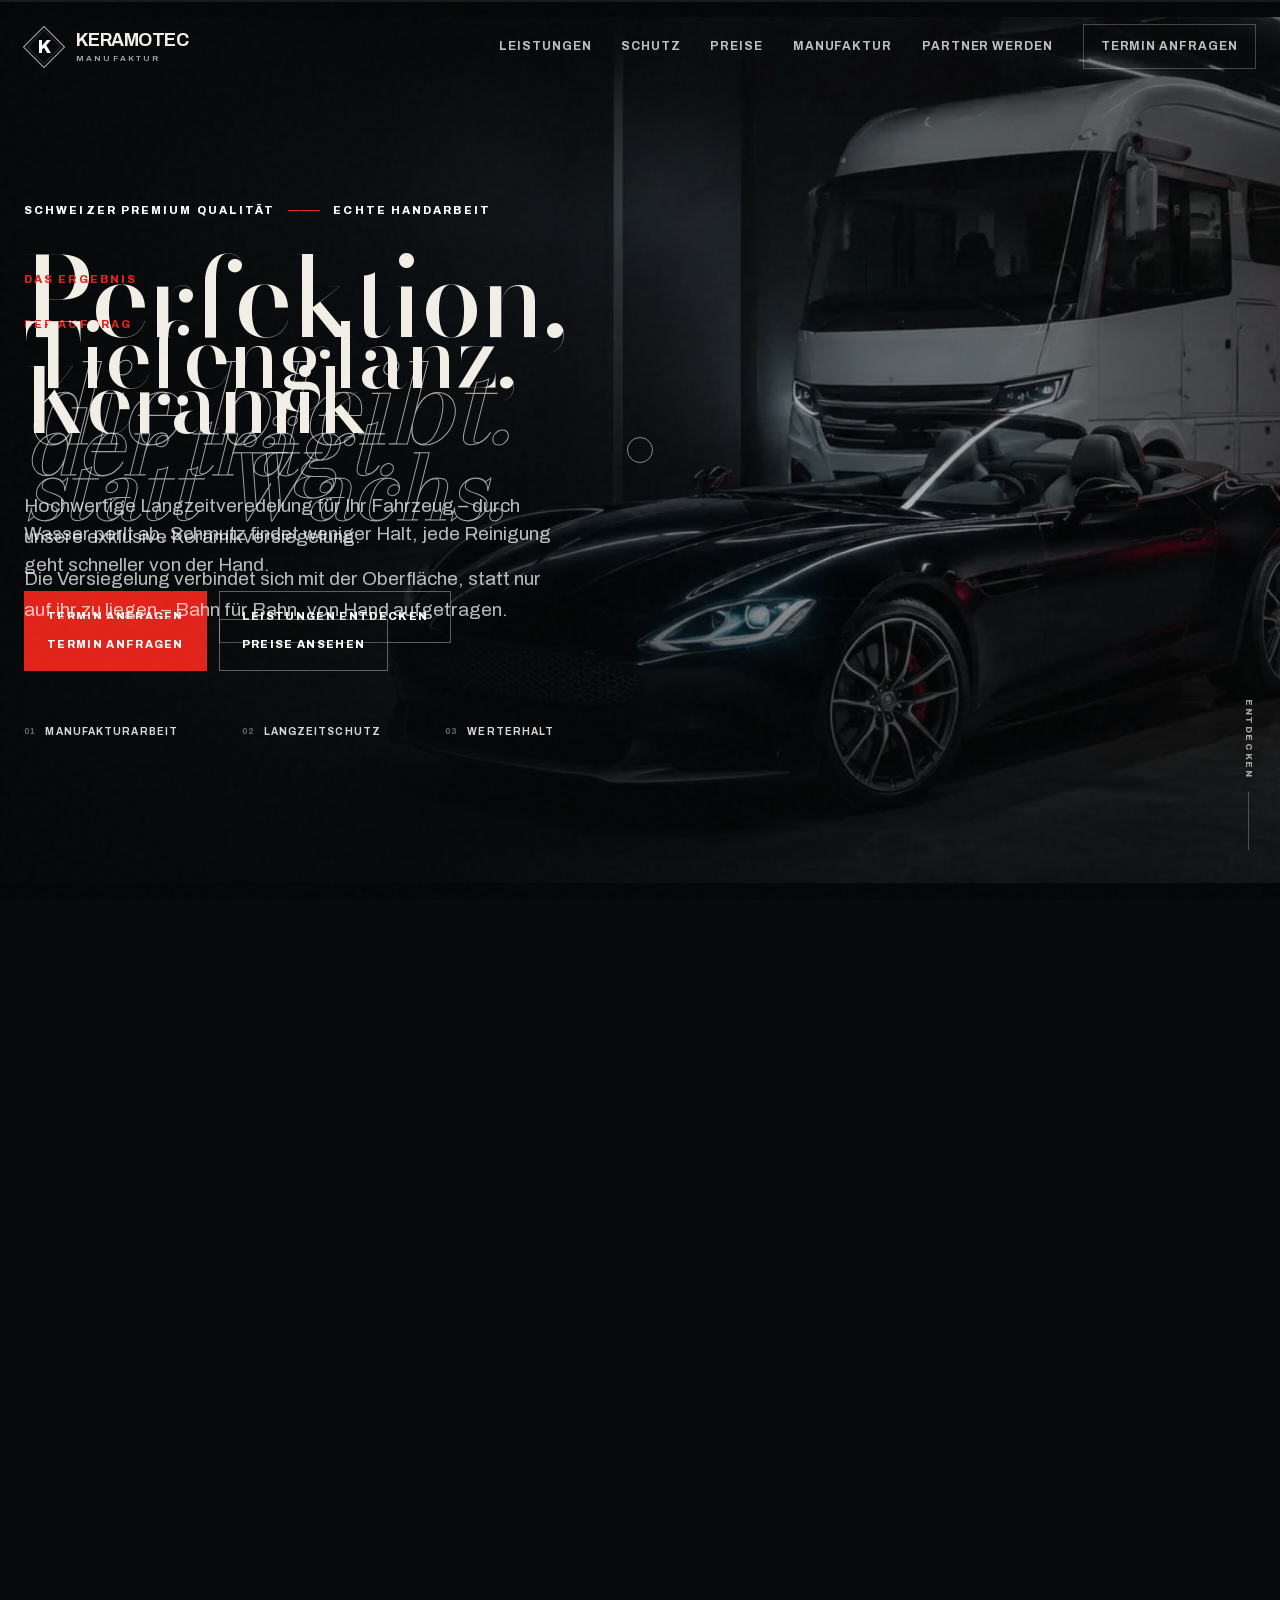
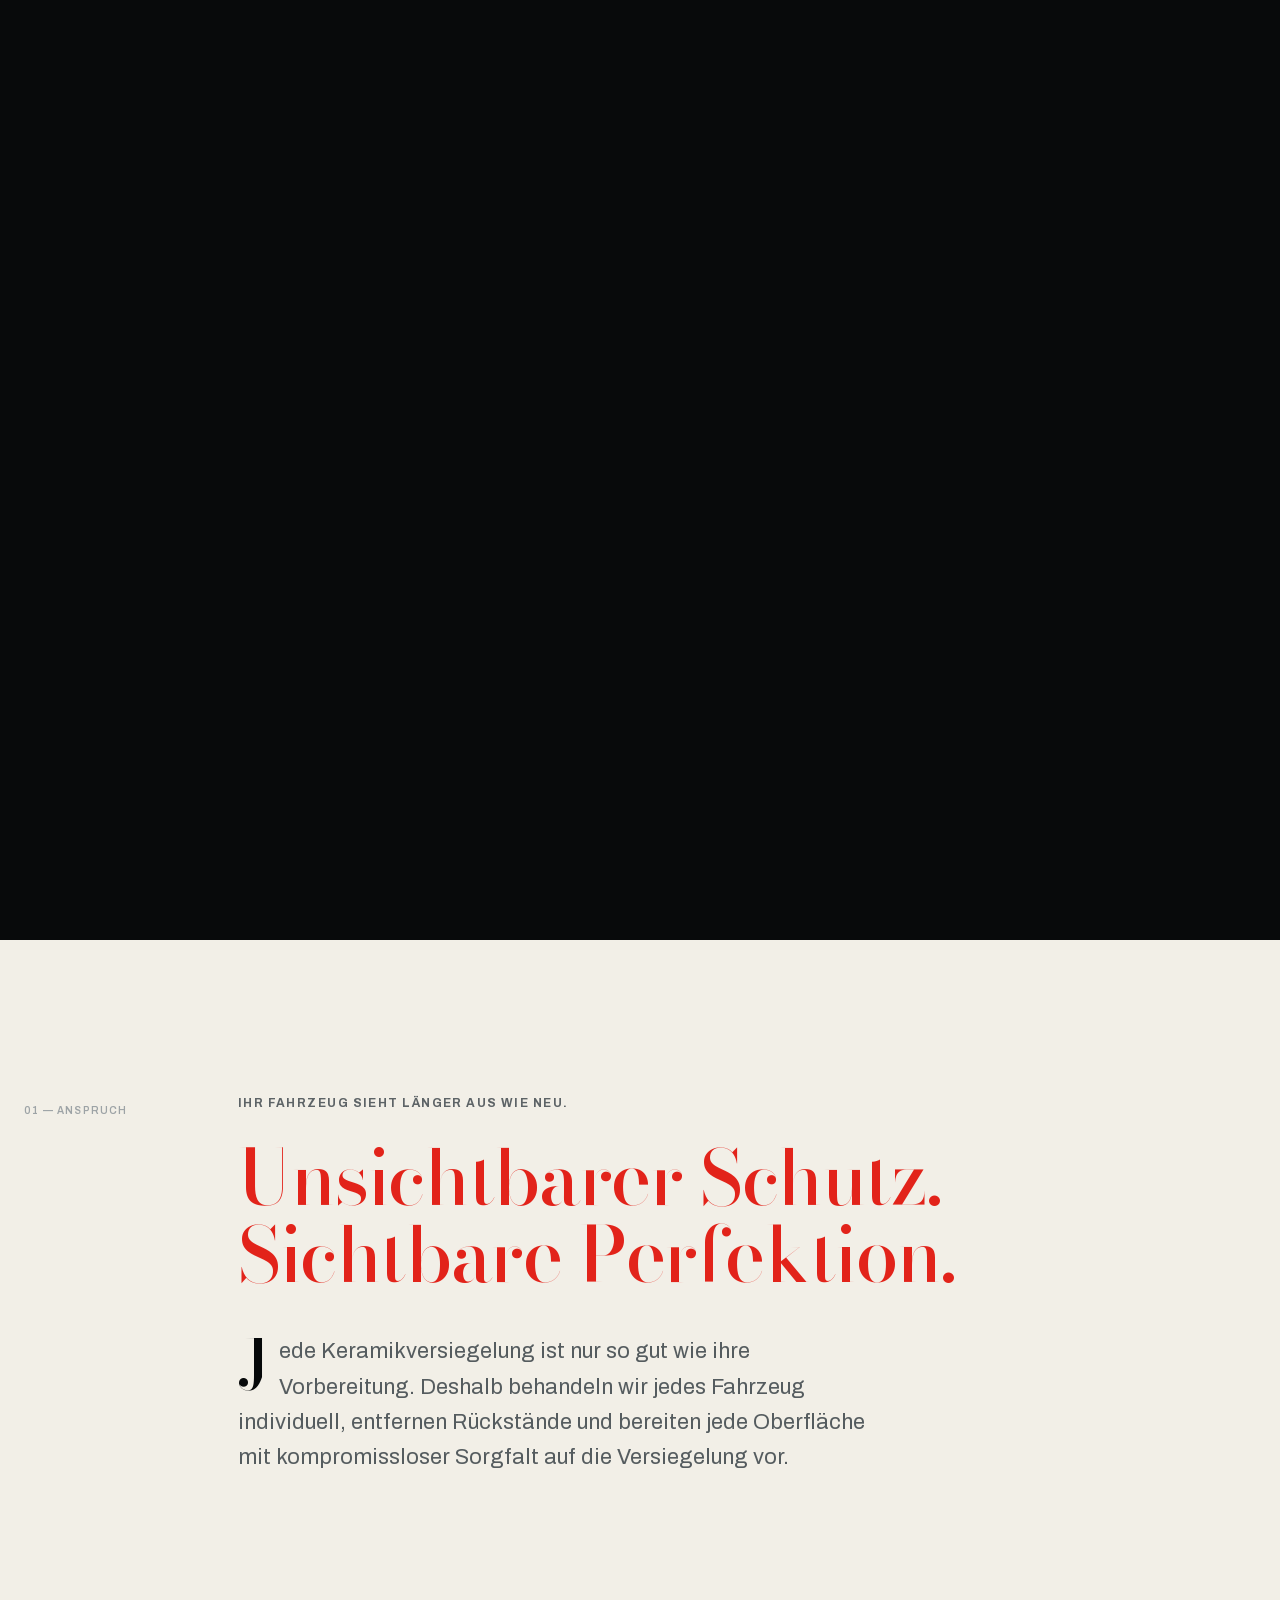
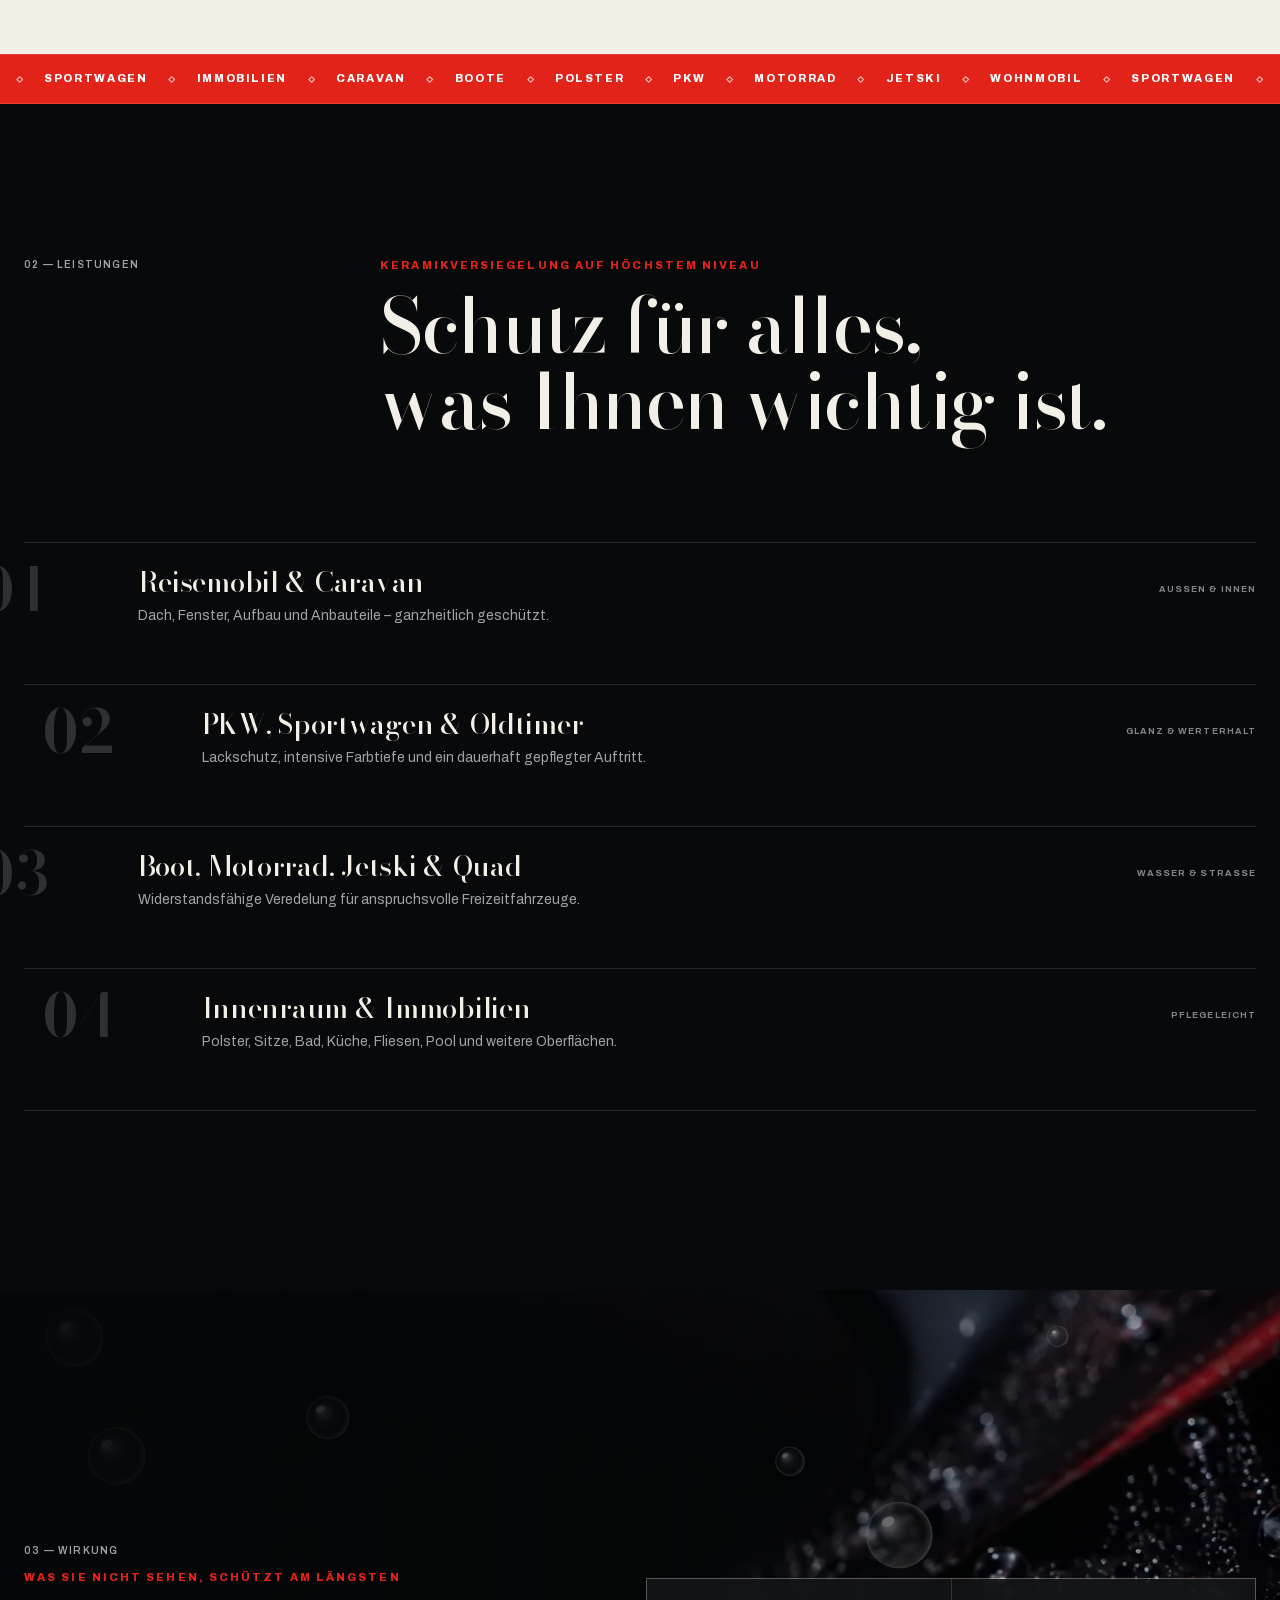
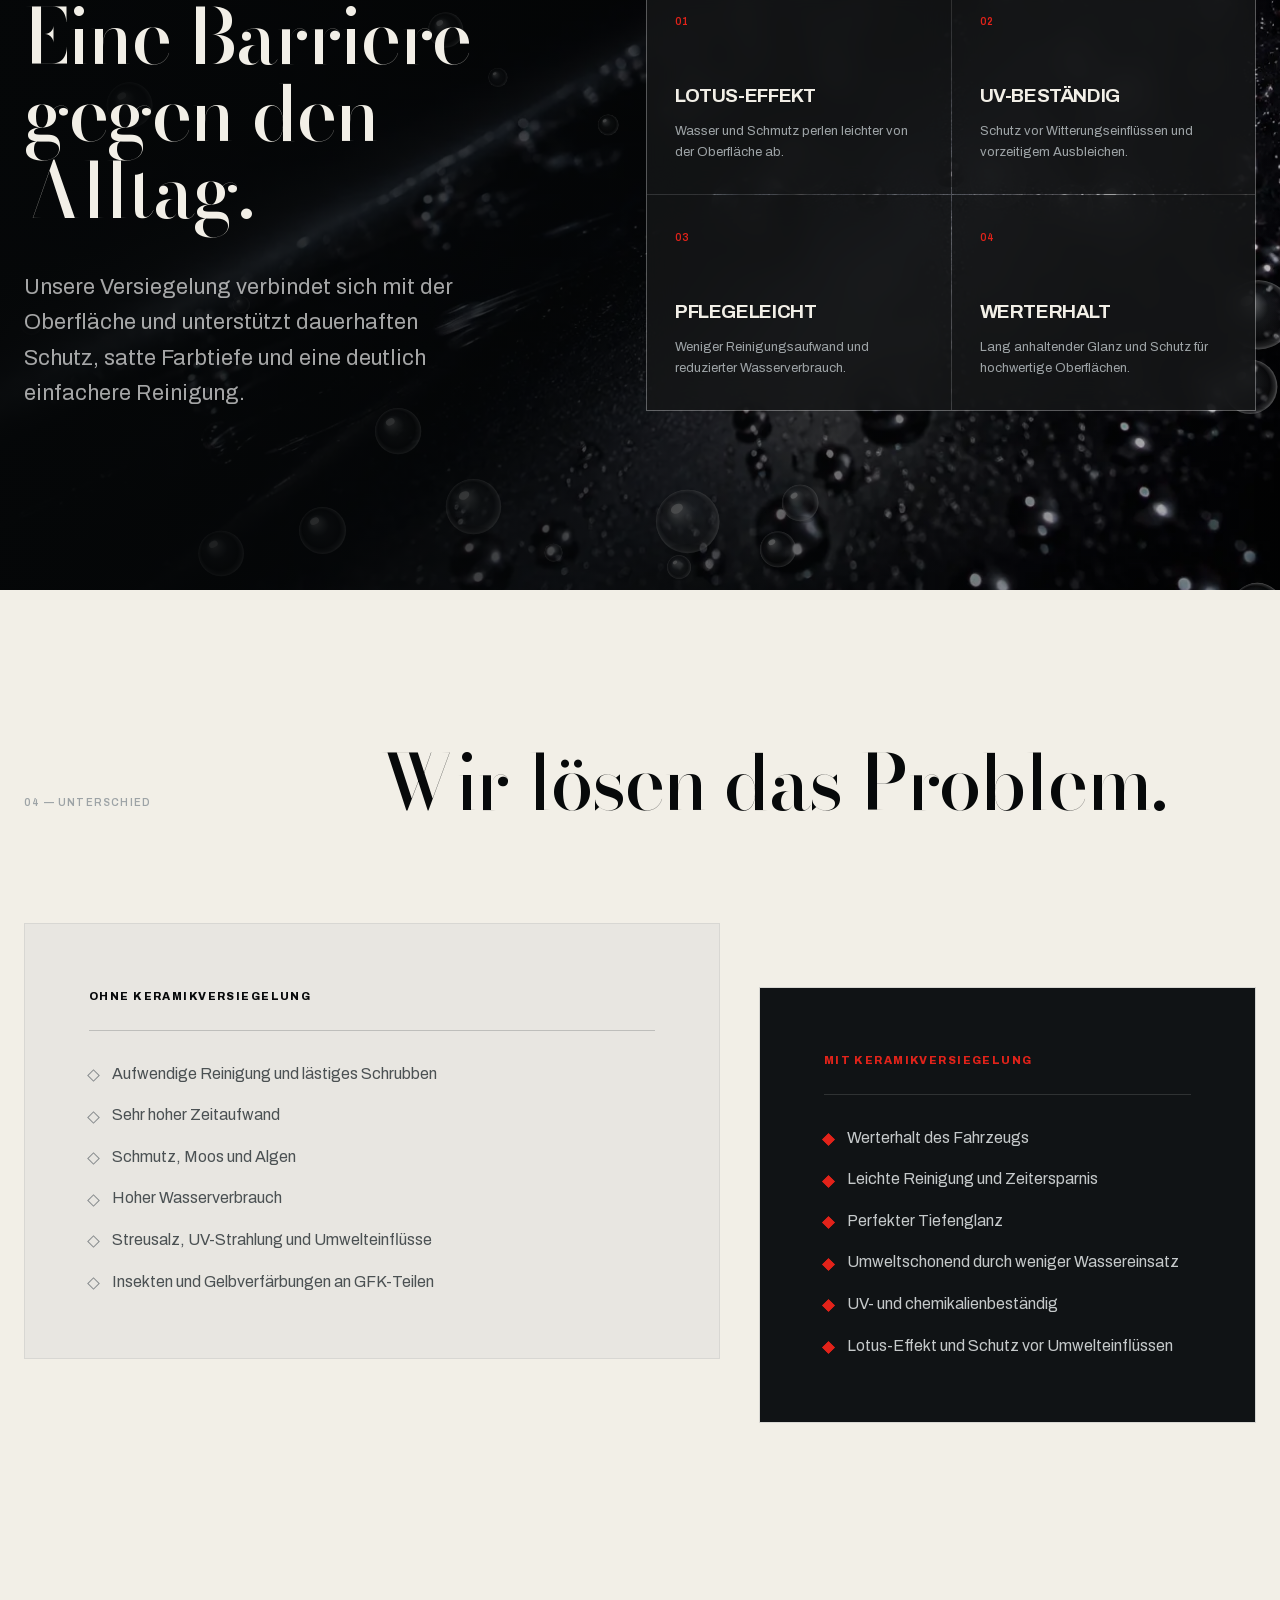
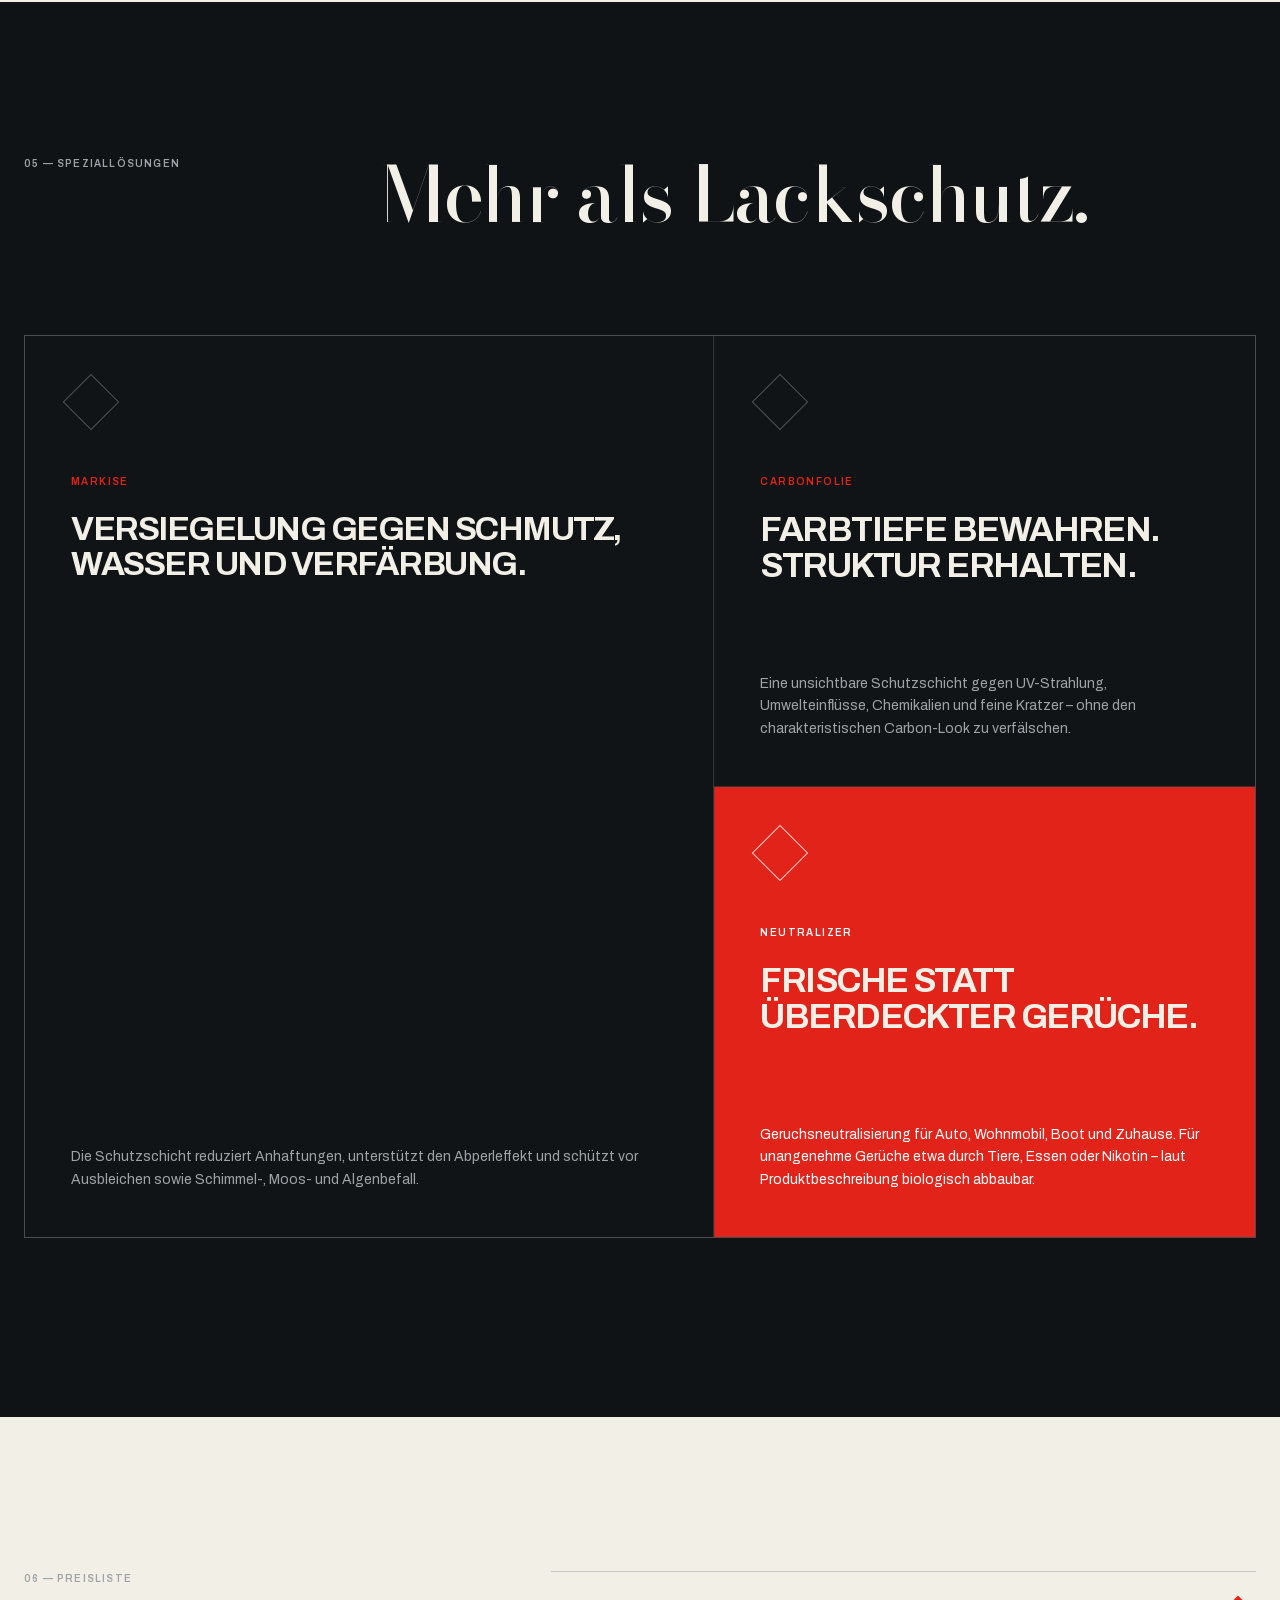
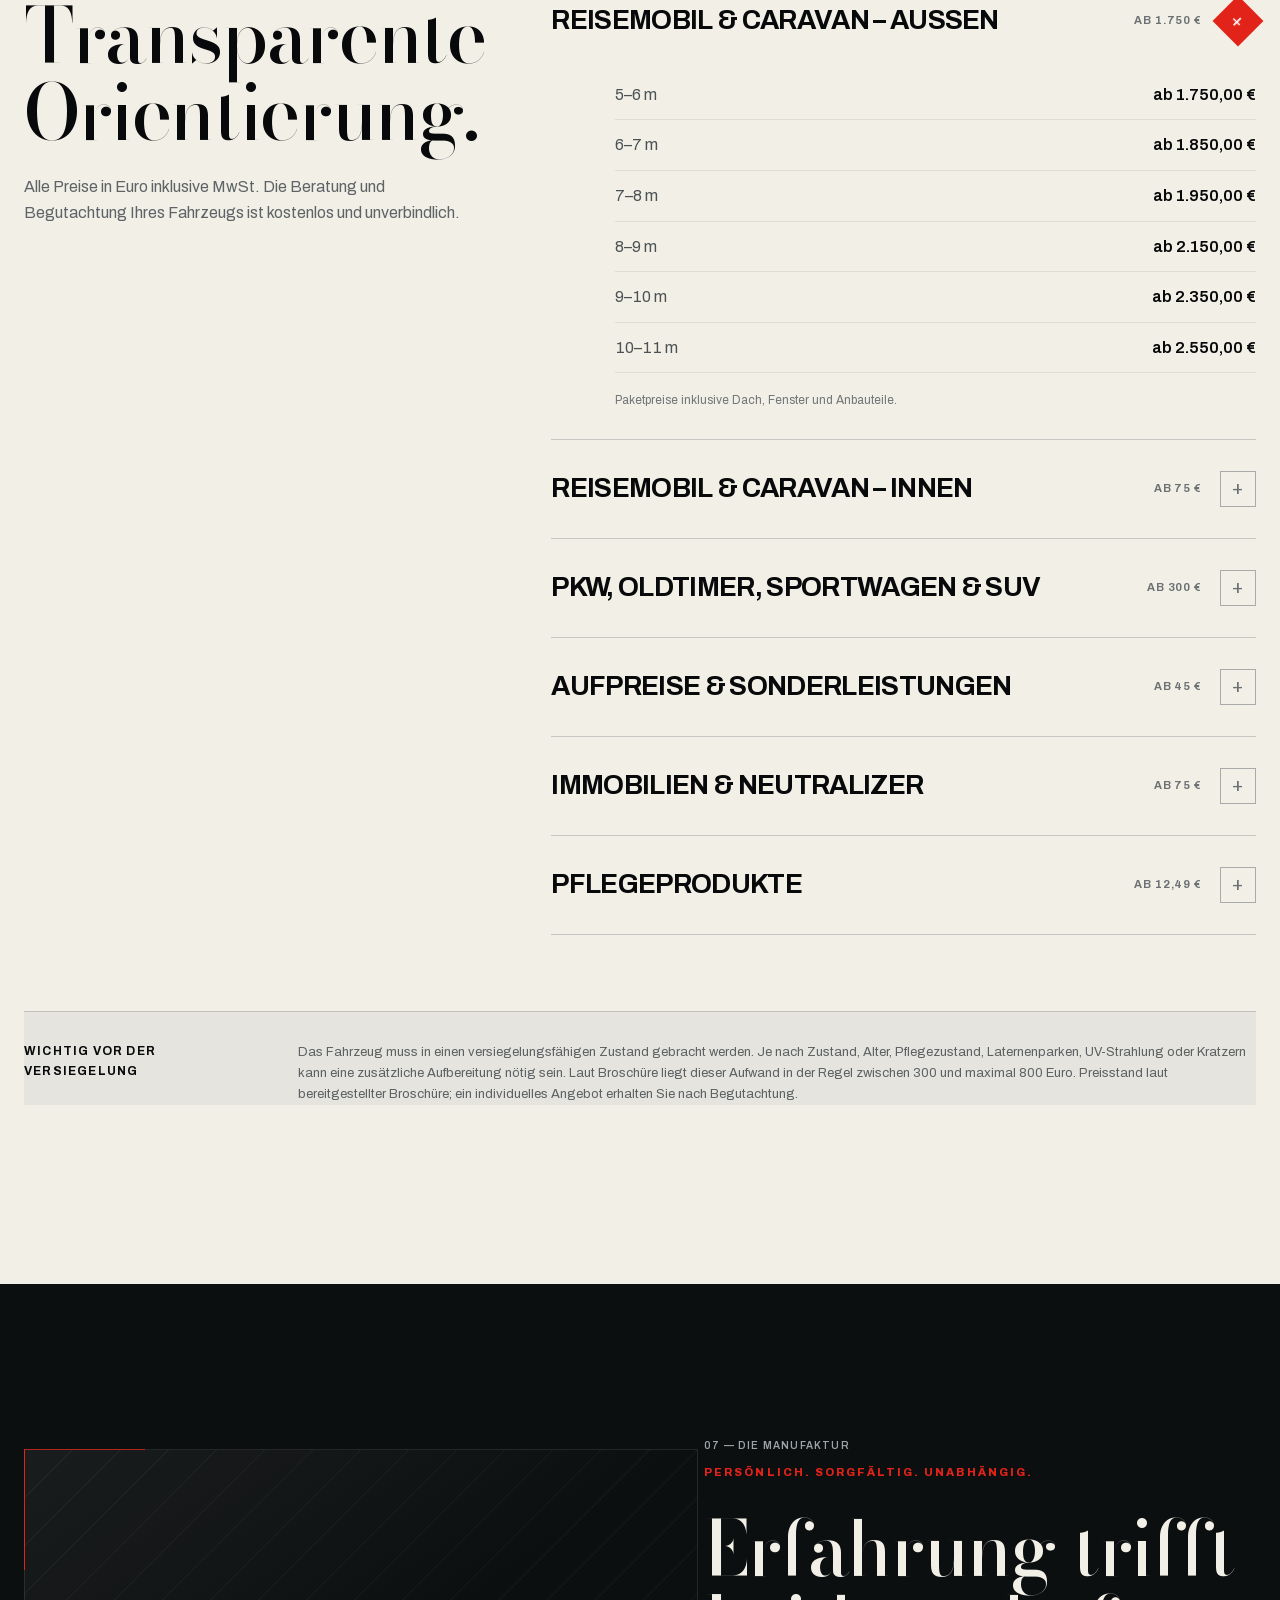
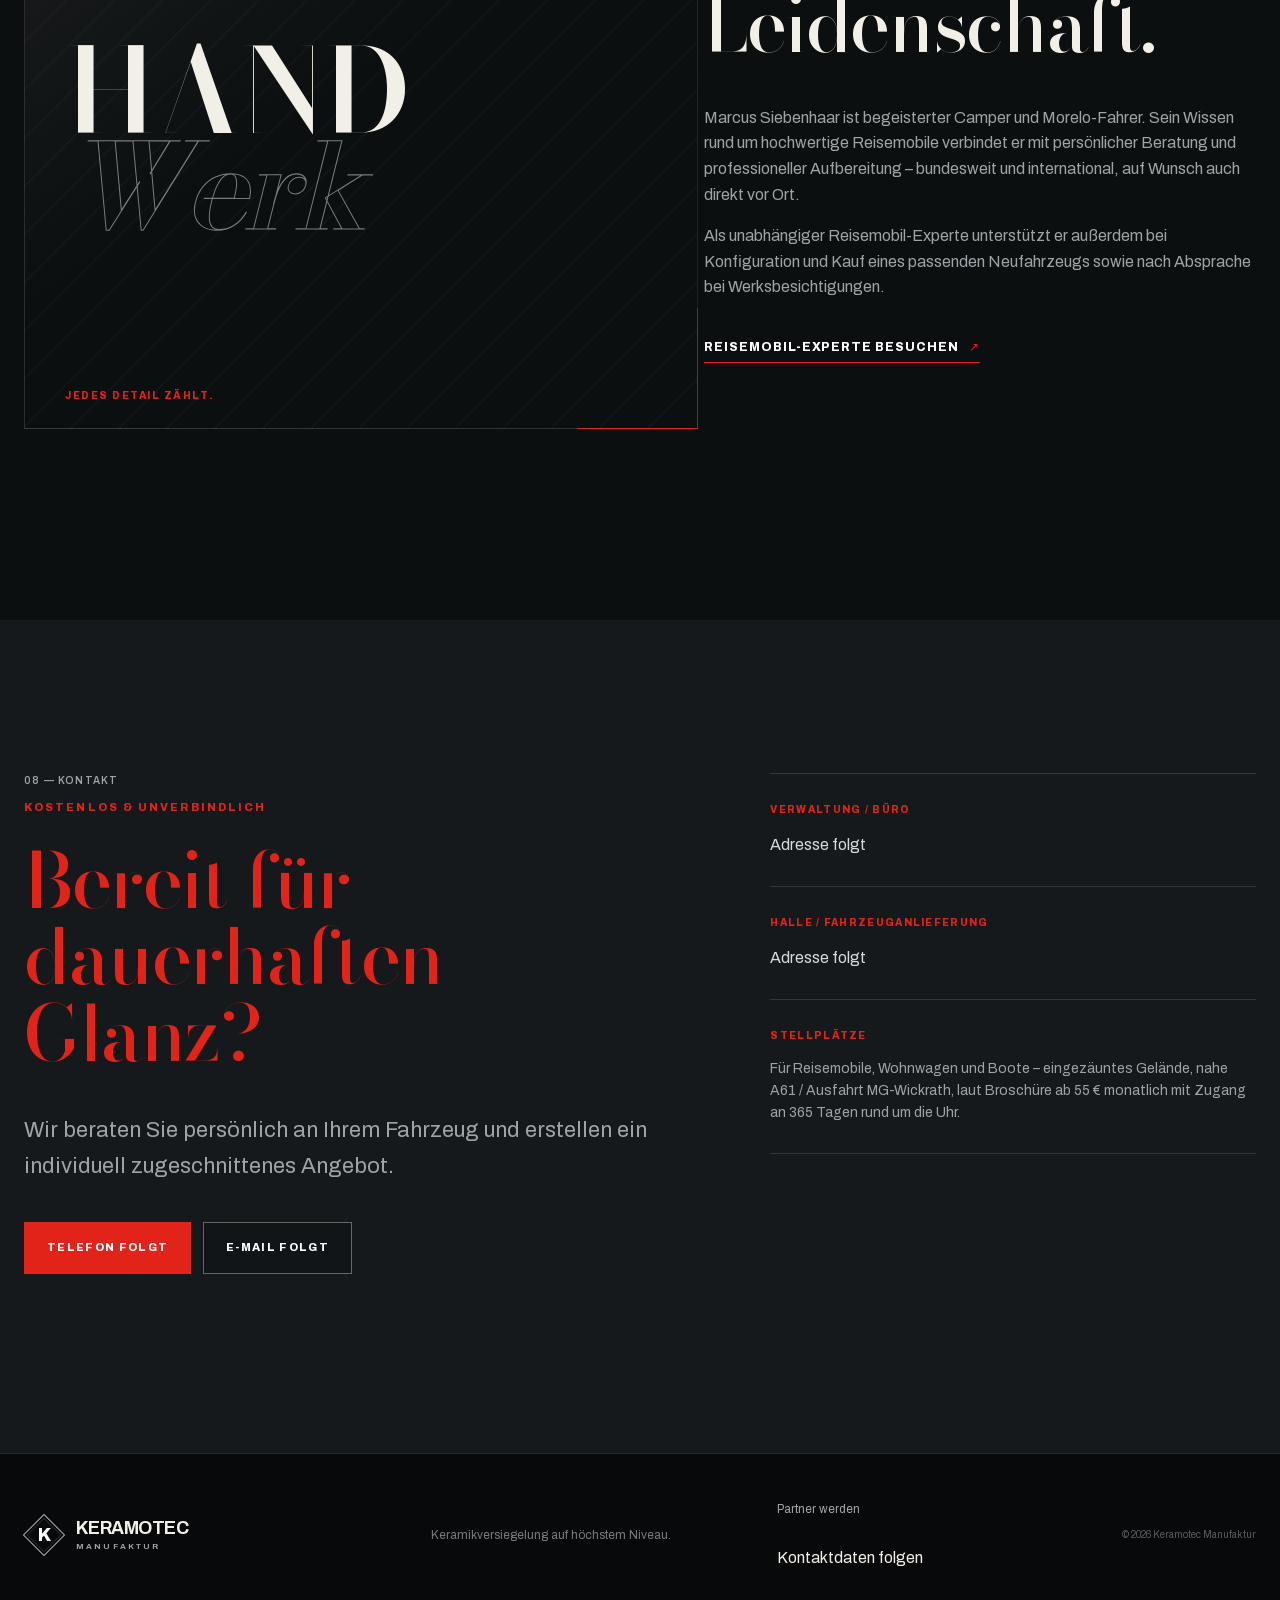
==== commit 38693d59: "Redesign: editoriale Typografie, asymmetrischer Rhythmus, Bewegung Umgesetzt mit dem Skill "redesign" ====
--- a/index.html
+++ b/index.html
@@ -8,11 +8,23 @@
       content="Keramotec Manufaktur – hochwertige Keramikversiegelung in Handarbeit für Wohnmobile, Caravans, Sportwagen, PKW, Boote, Polster und Immobilien."
     />
     <meta name="theme-color" content="#07090a" />
+    <meta property="og:type" content="website" />
+    <meta property="og:site_name" content="Keramotec Manufaktur" />
+    <meta property="og:title" content="Keramotec Manufaktur | Keramikversiegelung auf höchstem Niveau" />
+    <meta property="og:description" content="Hochwertige Keramikversiegelung in Handarbeit für Wohnmobile, Caravans, Sportwagen, Boote und Immobilien." />
+    <meta property="og:image" content="https://vanlifemum-boop.github.io/Keramotec/assets/keramotec-hero.webp" />
+    <meta property="og:url" content="https://vanlifemum-boop.github.io/Keramotec/" />
+    <meta property="og:locale" content="de_DE" />
+    <meta name="twitter:card" content="summary_large_image" />
+    <link rel="canonical" href="https://vanlifemum-boop.github.io/Keramotec/" />
     <title>Keramotec Manufaktur | Keramikversiegelung auf höchstem Niveau</title>
     <link
       rel="icon"
       href="data:image/svg+xml,%3Csvg xmlns='http://www.w3.org/2000/svg' viewBox='0 0 32 32'%3E%3Crect width='32' height='32' fill='%2307090a'/%3E%3Cpath d='M16 4l12 12-12 12L4 16z' fill='none' stroke='%23e2231a' stroke-width='2'/%3E%3Ctext x='16' y='21' font-family='Helvetica,Arial,sans-serif' font-size='13' font-weight='700' fill='%23fff' text-anchor='middle'%3EK%3C/text%3E%3C/svg%3E"
     />
+    <!-- Schriften zuerst: sie bestimmen das Layout, Bilder nur die Flaeche. -->
+    <link rel="preload" as="font" type="font/woff2" href="fonts/bodoni-moda.woff2" crossorigin />
+    <link rel="preload" as="font" type="font/woff2" href="fonts/archivo.woff2" crossorigin />
     <link rel="preload" as="image" href="assets/keramotec-hero.webp" fetchpriority="high" />
     <link rel="stylesheet" href="styles.css" />
     <script>
@@ -20,6 +32,9 @@
          Datenvolumen kein Thema ist, wird die Cinematic-Buehne aufgebaut. */
       (function () {
         var el = document.documentElement;
+        // Ohne diese Klasse bleiben alle Startzustaende aus — sonst waere der
+        // Text bei abgeschaltetem JavaScript dauerhaft unsichtbar.
+        el.classList.add("js");
         var reduced = window.matchMedia("(prefers-reduced-motion: reduce)").matches;
         var conn = navigator.connection || navigator.mozConnection || navigator.webkitConnection;
         var save = !!(conn && (conn.saveData || /2g/.test(conn.effectiveType || "")));
@@ -28,6 +43,7 @@
     </script>
     <script src="vendor/lenis.min.js" defer></script>
     <script src="cinematic.js" defer></script>
+    <script src="motion.js" defer></script>
     <script src="script.js" defer></script>
   </head>
   <body>
@@ -288,7 +304,7 @@
       </section>
 
       <section class="pricing section" id="preise" aria-labelledby="pricing-title">
-        <div class="shell">
+        <div class="shell pricing-shell">
           <div class="pricing-intro">
             <div>
               <p class="section-index" data-reveal>06 — Preisliste</p>
--- a/styles.css
+++ b/styles.css
@@ -1,14 +1,67 @@
+/* ============ Schriften ============
+   Selbst gehostet (fonts/), kein Aufruf an Google beim Seitenbesuch.
+   Bodoni Moda traegt die Schlagzeilen — die Schriftklasse der Automobil- und
+   Modemagazine. Archivo bleibt daneben sachlich und lesbar. */
+@font-face {
+  font-family: "Bodoni Moda";
+  src: url("fonts/bodoni-moda.woff2") format("woff2");
+  font-weight: 400 700;
+  font-style: normal;
+  font-display: swap;
+}
+
+@font-face {
+  font-family: "Archivo";
+  src: url("fonts/archivo.woff2") format("woff2");
+  font-weight: 400 800;
+  font-style: normal;
+  font-display: swap;
+}
+
+/* Ersatzschriften auf die Breite der echten Schrift gebracht (gemessen im
+   Browser: Bodoni laeuft 15,3 % breiter als Times, Archivo 0,8 % schmaler als
+   Helvetica). Ohne das springt das Layout, sobald die Schrift nachgeladen ist. */
+@font-face {
+  font-family: "Bodoni Ersatz";
+  src: local("Times New Roman"), local("Times"), local("Liberation Serif"), local("DejaVu Serif");
+  size-adjust: 115.3%;
+  ascent-override: 92%;
+  descent-override: 24%;
+  line-gap-override: 0%;
+}
+
+@font-face {
+  font-family: "Archivo Ersatz";
+  src: local("Helvetica Neue"), local("Arial"), local("Liberation Sans"), local("DejaVu Sans");
+  size-adjust: 99.2%;
+}
+
 :root {
   --ink: #07090a;
   --ink-soft: #101315;
   --panel: #15191b;
   --line: rgba(255, 255, 255, 0.13);
   --line-strong: rgba(255, 255, 255, 0.25);
-  --paper: #f3f1ed;
+  --paper: #f2efe7;
   --muted: #9da3a6;
   --red: #e2231a;
   --red-dark: #a8130d;
   --silver: #dfe3e4;
+  --panel-2: #1b2022;
+  /* Schatten tragen den Farbton des Hintergrunds, nicht reines Schwarz. */
+  --shadow: 0 30px 90px rgba(4, 8, 11, 0.55);
+  --font-display: "Bodoni Moda", "Bodoni Ersatz", "Times New Roman", Georgia, serif;
+  --font-text: "Archivo", "Archivo Ersatz", "Helvetica Neue", Arial, sans-serif;
+  /* Saubere Ebenen-Skala statt gewachsener Einzelwerte. */
+  --z-below: -1;
+  --z-base: 1;
+  --z-frame: 6;
+  --z-grain: 60;
+  --z-nav: 90;
+  --z-header: 100;
+  --z-bar: 150;
+  --z-progress: 200;
+  --z-skip: 1000;
   /* 100% statt 100vw: 100vw schliesst die Scrollbar ein und erzeugt sonst auf
      dem Desktop einen horizontalen Ueberhang. */
   --shell: min(1240px, calc(100% - 48px));
@@ -41,9 +94,10 @@
   overflow-x: clip;
   background: var(--ink);
   color: var(--paper);
-  font-family: "Helvetica Neue", "Arial Nova", Arial, sans-serif;
+  font-family: var(--font-text);
   font-size: 16px;
-  line-height: 1.55;
+  font-synthesis-weight: none;
+  line-height: 1.6;
   text-rendering: optimizeLegibility;
 }
 
@@ -82,6 +136,12 @@
 h3,
 p {
   margin-top: 0;
+}
+
+/* Fliesstext: keine Schusterjungen, keine einzeln haengenden Woerter. */
+p,
+li {
+  text-wrap: pretty;
 }
 
 p,
@@ -265,8 +325,15 @@
   transition: transform 260ms var(--ease);
 }
 
-.main-nav > a:hover {
+.main-nav > a:hover,
+.main-nav > a[aria-current="page"] {
   color: #fff;
+}
+
+.main-nav > a[aria-current="page"]:not(.nav-cta)::after {
+  transform: scaleX(1);
+  transform-origin: left;
+  background: var(--line-strong);
 }
 
 .main-nav > a:hover::after {
@@ -443,18 +510,8 @@
 
 .stage-headline {
   margin: 12px 0 0;
-  font-size: clamp(52px, 8vw, 122px);
-  font-weight: 700;
-  letter-spacing: -0.066em;
-  line-height: 0.88;
-  text-transform: uppercase;
+  font-size: clamp(44px, 7vw, 108px);
   text-wrap: balance;
-}
-
-.stage-headline em {
-  color: transparent;
-  font-style: normal;
-  -webkit-text-stroke: 1px rgba(255, 255, 255, 0.68);
 }
 
 .eyebrow {
@@ -481,26 +538,33 @@
 }
 
 .hero h1,
-.section h2 {
+.section h2,
+.stage-headline,
+.display-copy {
   margin-bottom: 0;
-  font-weight: 700;
-  letter-spacing: -0.066em;
-  line-height: 0.88;
-  text-transform: uppercase;
+  font-family: var(--font-display);
+  /* Eine Didone braucht Luft: weniger negative Laufweite und mehr Zeilenhoehe
+     als eine Grotesk, sonst kleben die Haarstriche aneinander. */
+  font-weight: 500;
+  font-optical-sizing: auto;
+  letter-spacing: -0.018em;
+  line-height: 0.98;
+  text-transform: none;
 }
 
 .hero h1 {
   max-width: 790px;
   margin-top: 0;
-  font-size: clamp(66px, 10vw, 154px);
+  font-size: clamp(52px, 8.6vw, 132px);
   text-wrap: balance;
   animation: rise-in 1s 260ms var(--ease) both;
 }
 
-.hero h1 em {
+.hero h1 em,
+.stage-headline em {
   color: transparent;
-  font-style: normal;
-  -webkit-text-stroke: 1px rgba(255, 255, 255, 0.68);
+  font-style: italic;
+  -webkit-text-stroke: 1px rgba(255, 255, 255, 0.62);
 }
 
 .hero-copy {
@@ -544,6 +608,14 @@
   transform: translateY(-2px);
 }
 
+/* Haptik: der Knopf gibt beim Druecken nach. */
+.button:active,
+.nav-cta:active,
+.price-group summary:active {
+  transform: translateY(0) scale(0.985);
+  transition-duration: 90ms;
+}
+
 .button-primary {
   background: var(--red);
   color: #fff;
@@ -569,7 +641,9 @@
   gap: clamp(20px, 5vw, 74px);
   margin-top: clamp(60px, 9vh, 110px);
   color: rgba(255, 255, 255, 0.4);
-  font-family: ui-monospace, SFMono-Regular, Menlo, monospace;
+  font-family: var(--font-text);
+  font-variant-numeric: tabular-nums;
+  font-weight: 600;
   font-size: 9px;
   letter-spacing: 0.08em;
   animation: rise-in 1s 560ms var(--ease) both;
@@ -582,7 +656,7 @@
 
 .hero-meta b {
   color: rgba(255, 255, 255, 0.85);
-  font-family: "Helvetica Neue", Arial, sans-serif;
+  font-family: var(--font-text);
   font-size: 10px;
   letter-spacing: 0.11em;
   text-transform: uppercase;
@@ -624,7 +698,7 @@
 
 .section {
   position: relative;
-  padding-block: clamp(96px, 12vw, 180px);
+  padding-block: clamp(96px, 12vw, 180px) clamp(112px, 14vw, 210px);
 }
 
 /* Sprungziele nicht unter den fixen Header laufen lassen. */
@@ -642,7 +716,9 @@
 
 .section-index {
   color: var(--muted);
-  font-family: ui-monospace, SFMono-Regular, Menlo, monospace;
+  font-family: var(--font-text);
+  font-variant-numeric: tabular-nums;
+  font-weight: 600;
   font-size: 10px;
   letter-spacing: 0.12em;
   text-transform: uppercase;
@@ -681,7 +757,7 @@
 }
 
 .display-copy {
-  font-size: clamp(45px, 7vw, 110px);
+  font-size: clamp(40px, 6vw, 96px);
 }
 
 .display-copy span,
@@ -771,7 +847,9 @@
 
 .service-number {
   color: var(--red);
-  font-family: ui-monospace, SFMono-Regular, Menlo, monospace;
+  font-family: var(--font-text);
+  font-variant-numeric: tabular-nums;
+  font-weight: 600;
   font-size: 11px;
 }
 
@@ -837,7 +915,7 @@
   gap: 1px;
   background: rgba(255, 255, 255, 0.18);
   border: 1px solid rgba(255, 255, 255, 0.18);
-  box-shadow: 0 30px 90px rgba(0, 0, 0, 0.38);
+  box-shadow: var(--shadow);
 }
 
 .benefit-grid article {
@@ -849,7 +927,9 @@
 
 .benefit-grid b {
   color: var(--red);
-  font-family: ui-monospace, SFMono-Regular, Menlo, monospace;
+  font-family: var(--font-text);
+  font-variant-numeric: tabular-nums;
+  font-weight: 600;
   font-size: 10px;
 }
 
@@ -969,7 +1049,9 @@
 .card-label {
   margin-top: 52px;
   color: var(--red);
-  font-family: ui-monospace, SFMono-Regular, Menlo, monospace;
+  font-family: var(--font-text);
+  font-variant-numeric: tabular-nums;
+  font-weight: 600;
   font-size: 10px;
   letter-spacing: 0.14em;
   text-transform: uppercase;
@@ -1048,6 +1130,10 @@
   display: none;
 }
 
+.price-table > div span {
+  font-variant-numeric: tabular-nums;
+}
+
 .price-group summary small {
   display: flex;
   align-items: center;
@@ -1091,6 +1177,8 @@
 
 .price-table b {
   color: var(--ink);
+  font-variant-numeric: tabular-nums;
+  font-weight: 600;
   text-align: right;
 }
 
@@ -1105,8 +1193,8 @@
   grid-template-columns: 240px minmax(0, 1fr);
   gap: 34px;
   margin-top: 54px;
-  padding: 30px;
-  border-left: 4px solid var(--red);
+  padding: 30px 0 0;
+  border-top: 1px solid rgba(7, 9, 10, 0.16);
   background: #e6e4df;
 }
 
@@ -1169,16 +1257,19 @@
 }
 
 .craft-line {
-  font-size: clamp(72px, 10vw, 145px);
-  font-weight: 800;
-  letter-spacing: -0.09em;
-  line-height: 0.72;
+  font-family: var(--font-display);
+  font-size: clamp(66px, 9.2vw, 132px);
+  font-weight: 600;
+  letter-spacing: -0.03em;
+  line-height: 0.82;
   text-transform: uppercase;
 }
 
 .craft-line.outline {
   color: transparent;
-  -webkit-text-stroke: 1px rgba(255, 255, 255, 0.5);
+  font-style: italic;
+  -webkit-text-stroke: 1px rgba(255, 255, 255, 0.45);
+  text-transform: none;
 }
 
 .craft-visual p {
@@ -1325,7 +1416,9 @@
   display: none;
 }
 
-[data-reveal] {
+/* Nur mit aktivem JavaScript verstecken — es ist auch das JavaScript, das die
+   Elemente wieder hervorholt. */
+.js [data-reveal] {
   opacity: 0;
   transform: translateY(32px);
   transition: opacity 720ms var(--ease), transform 720ms var(--ease);
@@ -1360,6 +1453,265 @@
 @keyframes marquee {
   to {
     transform: translateX(-50%);
+  }
+}
+
+/* ============ Layout-Rhythmus ============
+   Jeder Abschnitt schoepft anders aus demselben Raster. Gleichmass ueber alle
+   Abschnitte hinweg ist das, woran man automatisch gebaute Seiten erkennt. */
+
+/* --- Anspruch: Zitatsatz mit haengender Initiale --- */
+.statement-grid {
+  grid-template-columns: repeat(12, minmax(0, 1fr));
+  gap: clamp(28px, 4vw, 64px);
+  align-items: start;
+}
+
+.statement-grid > .section-index {
+  grid-column: 1 / 3;
+  padding-top: 0.9em;
+}
+
+.statement-grid > div {
+  grid-column: 3 / 12;
+}
+
+/* Initiale wie im Magazin: der erste Buchstabe traegt drei Zeilen. */
+.statement .lead::first-letter {
+  float: left;
+  margin: 0.06em 0.14em 0 0;
+  color: var(--ink);
+  font-family: var(--font-display);
+  font-size: 3.1em;
+  font-weight: 500;
+  line-height: 0.78;
+}
+
+/* --- Leistungen: Ziffern haengen in den Rand, Zeilen wechseln den Einzug --- */
+.service-row {
+  grid-template-columns: clamp(56px, 7vw, 104px) minmax(0, 1fr) auto;
+  align-items: baseline;
+}
+
+.service-number {
+  align-self: start;
+  margin-left: clamp(-56px, -3.6vw, 0px);
+  color: rgba(255, 255, 255, 0.16);
+  font-family: var(--font-display);
+  font-size: clamp(38px, 4.6vw, 82px);
+  font-variant-numeric: tabular-nums;
+  line-height: 0.8;
+  transition: color 420ms var(--ease);
+}
+
+.service-row:hover .service-number {
+  color: var(--red);
+}
+
+.service-row:nth-child(even) {
+  padding-left: clamp(0px, 5vw, 96px);
+}
+
+.service-row h3 {
+  font-family: var(--font-display);
+  font-size: clamp(21px, 2.2vw, 30px);
+  font-weight: 500;
+  letter-spacing: -0.01em;
+  text-transform: none;
+}
+
+/* --- Vergleich: 7 zu 5 statt sauberer Haelften, zweite Spalte tiefer --- */
+.comparison-grid {
+  grid-template-columns: 7fr 5fr;
+  align-items: start;
+  background: transparent;
+  border: 0;
+  gap: clamp(20px, 3vw, 48px);
+}
+
+.comparison-card {
+  border: 1px solid #d8d7d3;
+}
+
+.comparison-card.solution {
+  margin-top: clamp(28px, 5vw, 88px);
+}
+
+/* --- Speziallösungen: eine grosse Karte, zwei kleine daneben --- */
+.specialty-grid {
+  grid-template-columns: 1.12fr 0.88fr;
+}
+
+.specialty-card:first-child {
+  grid-row: span 2;
+  justify-content: flex-end;
+}
+
+.specialty-card:first-child h3 {
+  font-size: clamp(26px, 2.6vw, 38px);
+}
+
+/* --- Preise: der Kopf bleibt stehen, waehrend die Liste durchlaeuft --- */
+@media (min-width: 981px) {
+  .pricing-shell {
+    display: grid;
+    grid-template-columns: minmax(0, 0.78fr) minmax(0, 1.22fr);
+    column-gap: clamp(48px, 6vw, 110px);
+    align-items: start;
+  }
+
+  .pricing-shell > .pricing-intro {
+    position: sticky;
+    top: 128px;
+    grid-column: 1;
+    grid-template-columns: 1fr;
+    gap: 24px;
+  }
+
+  .pricing-shell > .price-groups {
+    grid-column: 2;
+    grid-row: 1;
+    margin-top: 0;
+  }
+
+  /* Der Hinweis laeuft unter beiden Spalten durch — in der schmalen linken
+     Spalte brach der Text sonst mitten im Wort um. */
+  .pricing-shell > .pricing-notice {
+    grid-column: 1 / -1;
+    grid-row: 2;
+    margin-top: clamp(56px, 6vw, 96px);
+  }
+}
+
+/* --- Manufaktur: Bild und Text ueberlappen sich --- */
+.craft-grid {
+  grid-template-columns: 1fr 1fr;
+  gap: 0;
+  align-items: center;
+}
+
+.craft-visual {
+  margin-right: clamp(-96px, -4.5vw, 0px);
+}
+
+/* Die Bildunterschrift nach links, sonst landet sie unter dem Textblock,
+   der jetzt darueberliegt. */
+.craft-visual p {
+  right: auto;
+  left: 40px;
+}
+
+.craft-copy {
+  position: relative;
+  z-index: var(--z-base);
+  padding-left: clamp(28px, 5vw, 96px);
+}
+
+.craft h2 {
+  text-transform: none;
+}
+
+/* ============ Bewegung ============
+   Startzustaende stehen nur dann im Weg, wenn motion.js sie auch aufloest —
+   deshalb haengt alles an .js-motion. Ohne JavaScript oder bei reduzierter
+   Bewegung greift nichts davon. */
+
+/* --- Woerter steigen aus ihrer eigenen Maske --- */
+.js-motion .mw {
+  display: inline-block;
+  overflow: hidden;
+  /* Platz fuer Unterlaengen und kursive Ueberhaenge, sonst schneidet die Maske. */
+  padding: 0.02em 0.06em 0.14em;
+  margin: 0 -0.06em -0.14em;
+  vertical-align: bottom;
+}
+
+.js-motion .mw-i {
+  display: inline-block;
+  will-change: transform;
+}
+
+.js-motion .mw-ready .mw-i {
+  transform: translateY(108%);
+  opacity: 0;
+}
+
+.js-motion .mw-in .mw-i {
+  transform: none;
+  opacity: 1;
+  transition: transform 900ms var(--ease), opacity 600ms ease;
+}
+
+/* Die Zeile animiert sich selbst — der pauschale Reveal darf nicht dazwischenfunken. */
+.js-motion [data-reveal].mw-ready,
+.js-motion [data-reveal].mask-reveal {
+  opacity: 1;
+  transform: none;
+  transition: none;
+}
+
+/* --- Gestaffelte Eintritte, wechselnde Richtung --- */
+.js-motion [data-reveal] {
+  transition-delay: var(--rv-delay, 0ms);
+}
+
+.js-motion [data-reveal].rv-side {
+  transform: translate3d(-28px, 12px, 0);
+}
+
+.js-motion [data-reveal].rv-side.is-visible {
+  transform: none;
+}
+
+/* --- Flaechen werden aufgedeckt, nicht eingeblendet --- */
+.js-motion .mask-reveal {
+  clip-path: inset(0 0 100% 0);
+  transition: clip-path 1000ms var(--ease);
+  will-change: clip-path;
+}
+
+.js-motion .mask-reveal.mask-in {
+  clip-path: inset(0 0 0 0);
+}
+
+/* --- Magnetische Knoepfe --- */
+.js-motion .button,
+.js-motion .nav-cta {
+  transform: translate3d(var(--mag-x, 0px), var(--mag-y, 0px), 0);
+}
+
+.js-motion .button:hover {
+  transform: translate3d(var(--mag-x, 0px), calc(var(--mag-y, 0px) - 2px), 0);
+}
+
+.js-motion .button:active {
+  transform: translate3d(var(--mag-x, 0px), var(--mag-y, 0px), 0) scale(0.985);
+}
+
+/* --- Cursor-Ring, nur an der Maus --- */
+.cursor-ring {
+  position: fixed;
+  top: 0;
+  left: 0;
+  z-index: var(--z-progress);
+  width: 26px;
+  height: 26px;
+  border: 1px solid rgba(255, 255, 255, 0.55);
+  border-radius: 50%;
+  pointer-events: none;
+  mix-blend-mode: difference;
+  transition: width 260ms var(--ease), height 260ms var(--ease), border-color 260ms ease;
+}
+
+.cursor-ring.is-over {
+  width: 46px;
+  height: 46px;
+  border-color: var(--red);
+}
+
+@media (pointer: coarse) {
+  .cursor-ring {
+    display: none;
   }
 }
 
@@ -1606,6 +1958,42 @@
 @media (max-width: 980px) {
   :root {
     --stage-height: 360vh;
+  }
+
+  /* Der Rhythmus der grossen Fassung faellt hier zusammen: eine Spalte,
+     keine Ueberlappung, keine haengenden Ziffern. */
+  .statement-grid > .section-index,
+  .statement-grid > div {
+    grid-column: 1 / -1;
+  }
+
+  .comparison-grid,
+  .specialty-grid {
+    grid-template-columns: 1fr;
+  }
+
+  .specialty-card:first-child {
+    grid-row: auto;
+  }
+
+  .comparison-card.solution {
+    margin-top: 0;
+  }
+
+  .service-row:nth-child(even) {
+    padding-left: 0;
+  }
+
+  .service-number {
+    margin-left: 0;
+  }
+
+  .craft-visual {
+    margin-right: 0;
+  }
+
+  .craft-copy {
+    padding-left: 0;
   }
 
   .form-grid {
@@ -1779,7 +2167,7 @@
 
   .hero h1,
   .stage-headline {
-    font-size: clamp(40px, 12.5vw, 64px);
+    font-size: clamp(42px, 14vw, 72px);
   }
 
   .hero-eyebrow {
@@ -1853,13 +2241,18 @@
   .craft h2,
   .contact h2,
   .protection h2 {
-    font-size: clamp(34px, 11vw, 52px);
+    font-size: clamp(36px, 12vw, 60px);
   }
 
   .service-row {
-    grid-template-columns: 34px 1fr;
+    grid-template-columns: 48px 1fr;
     min-height: 130px;
-    gap: 12px;
+    gap: 14px;
+  }
+
+  /* Die Ziffer muss in ihre Spalte passen — sonst laeuft sie unter den Text. */
+  .service-number {
+    font-size: 30px;
   }
 
   .service-tag {
@@ -1976,7 +2369,7 @@
 
   .hero h1,
   .stage-headline {
-    font-size: clamp(36px, 13.2vw, 52px);
+    font-size: clamp(38px, 15vw, 58px);
   }
 
   .hero-meta {
@@ -2000,12 +2393,16 @@
   .craft h2,
   .contact h2,
   .protection h2 {
-    font-size: clamp(30px, 10.5vw, 44px);
+    font-size: clamp(32px, 11.5vw, 48px);
   }
 
   .service-row {
-    grid-template-columns: 28px 1fr;
+    grid-template-columns: 40px 1fr;
     gap: 10px;
+  }
+
+  .service-number {
+    font-size: 25px;
   }
 
   .brand-type small {
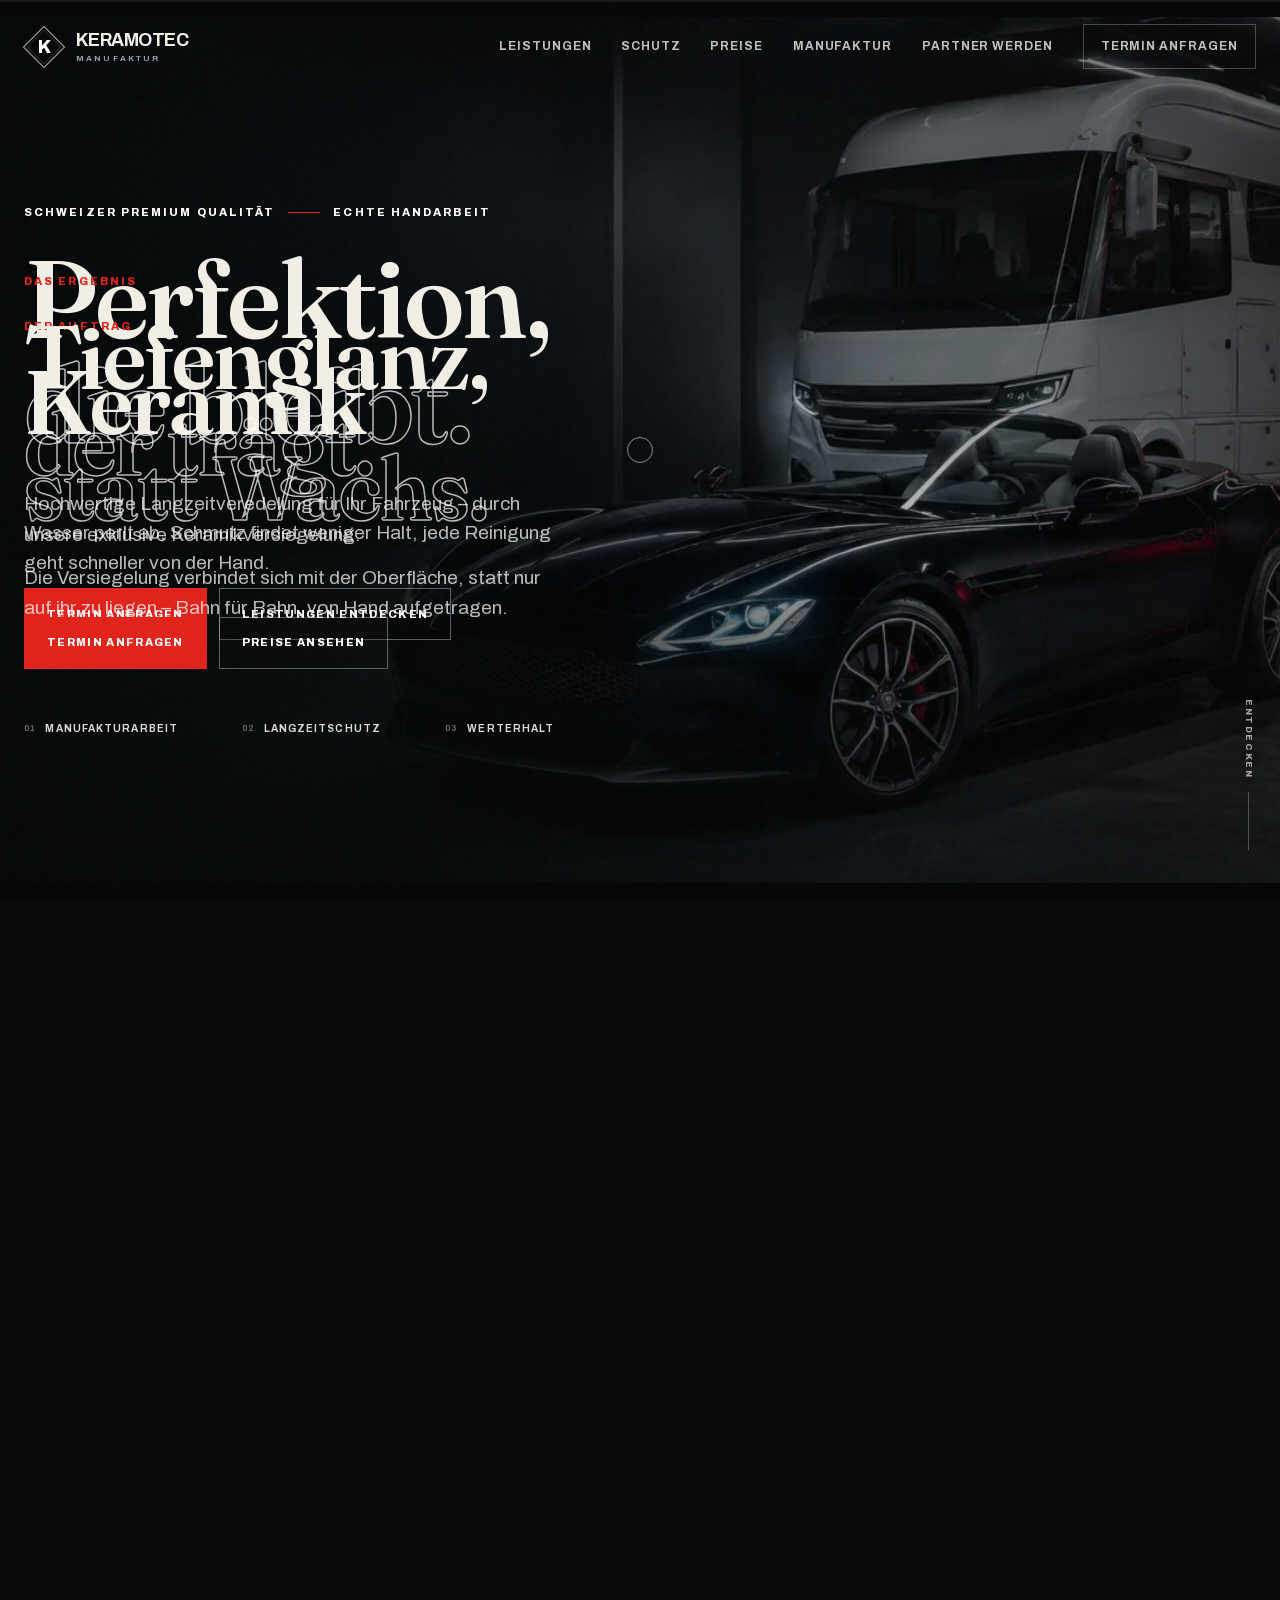
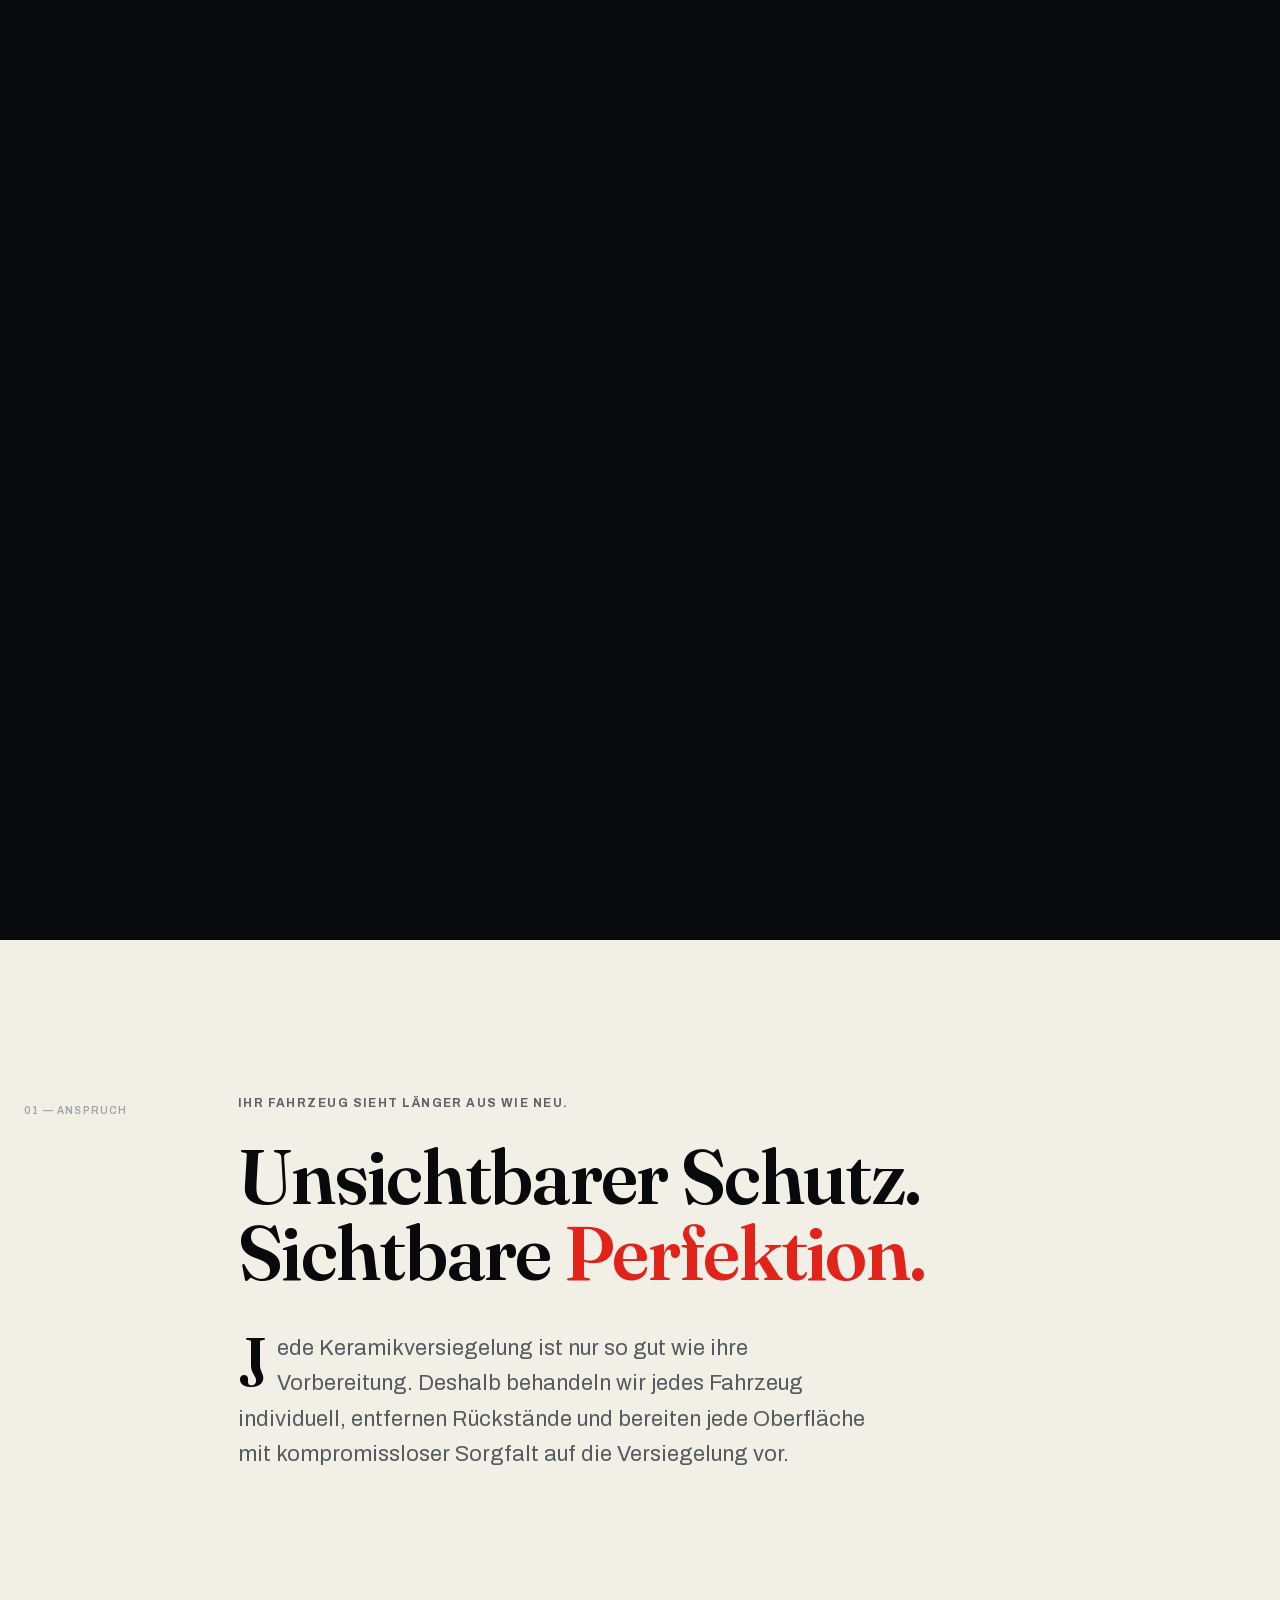
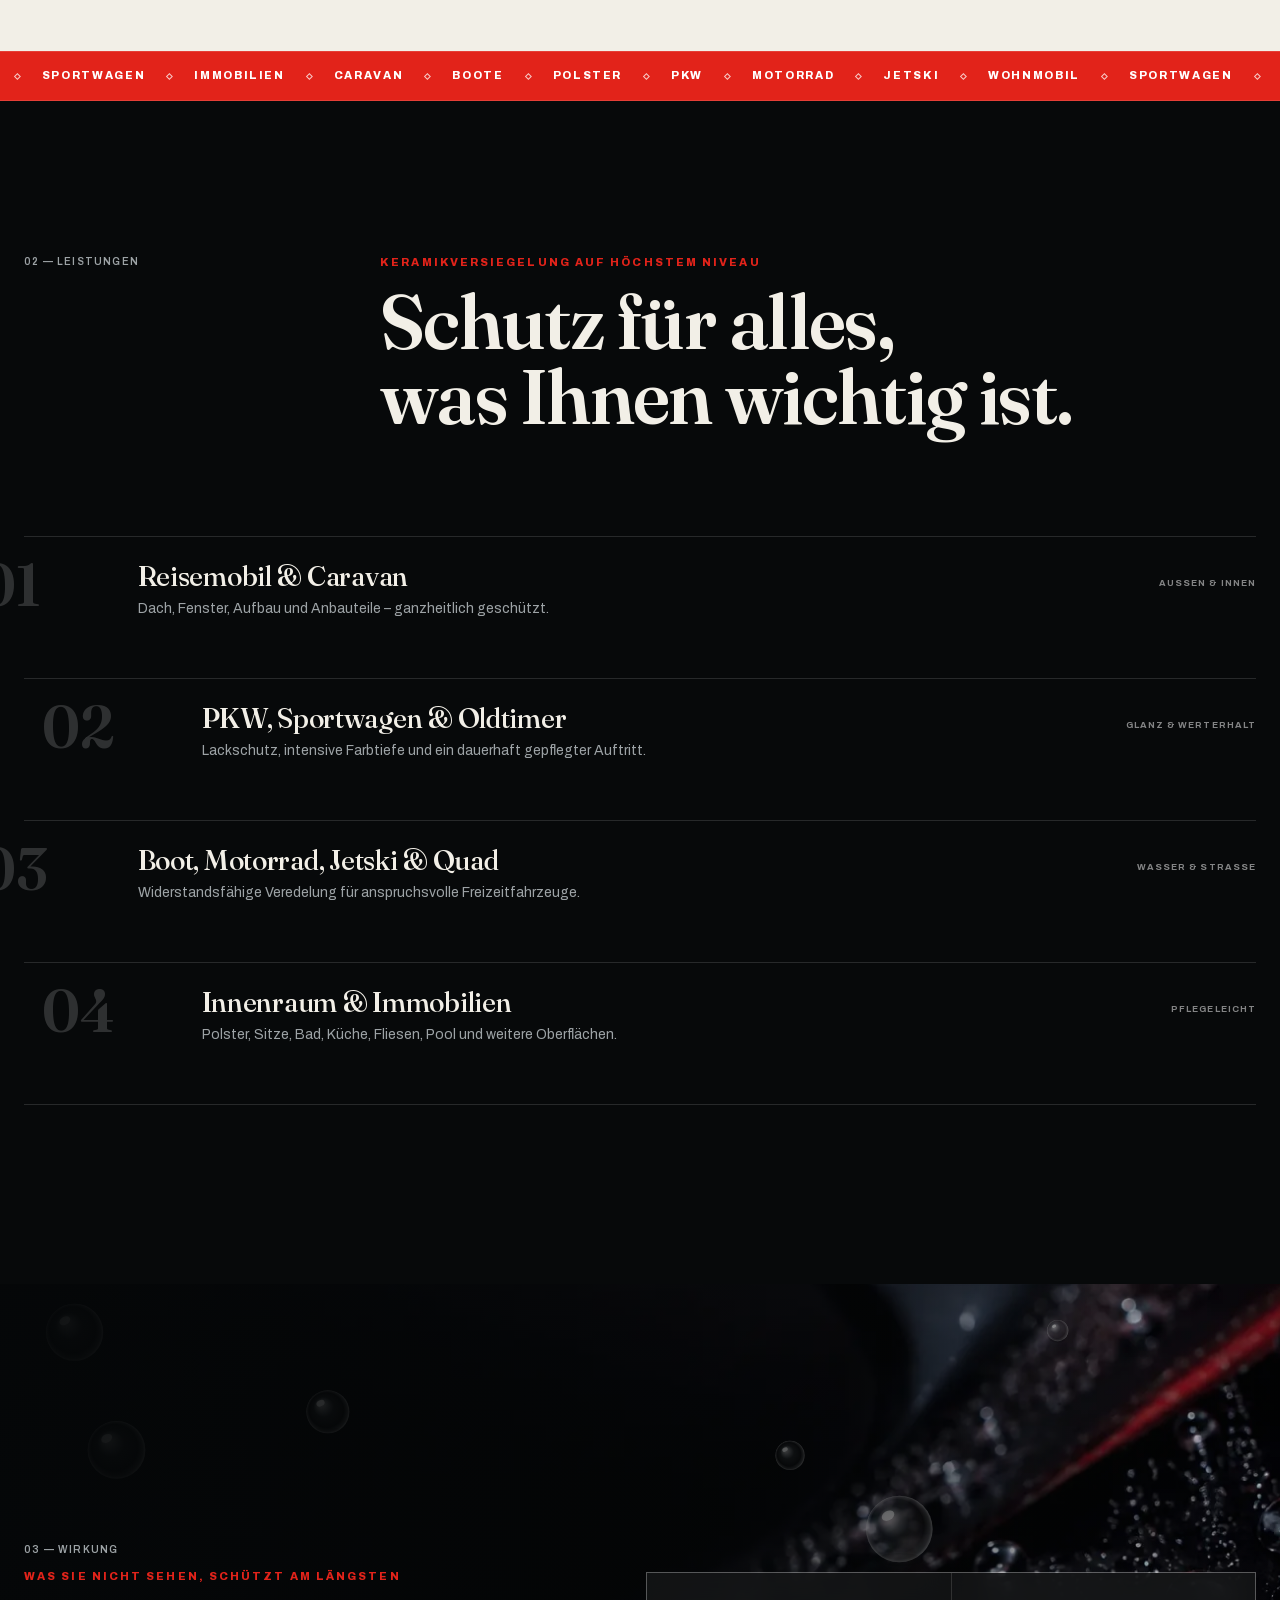
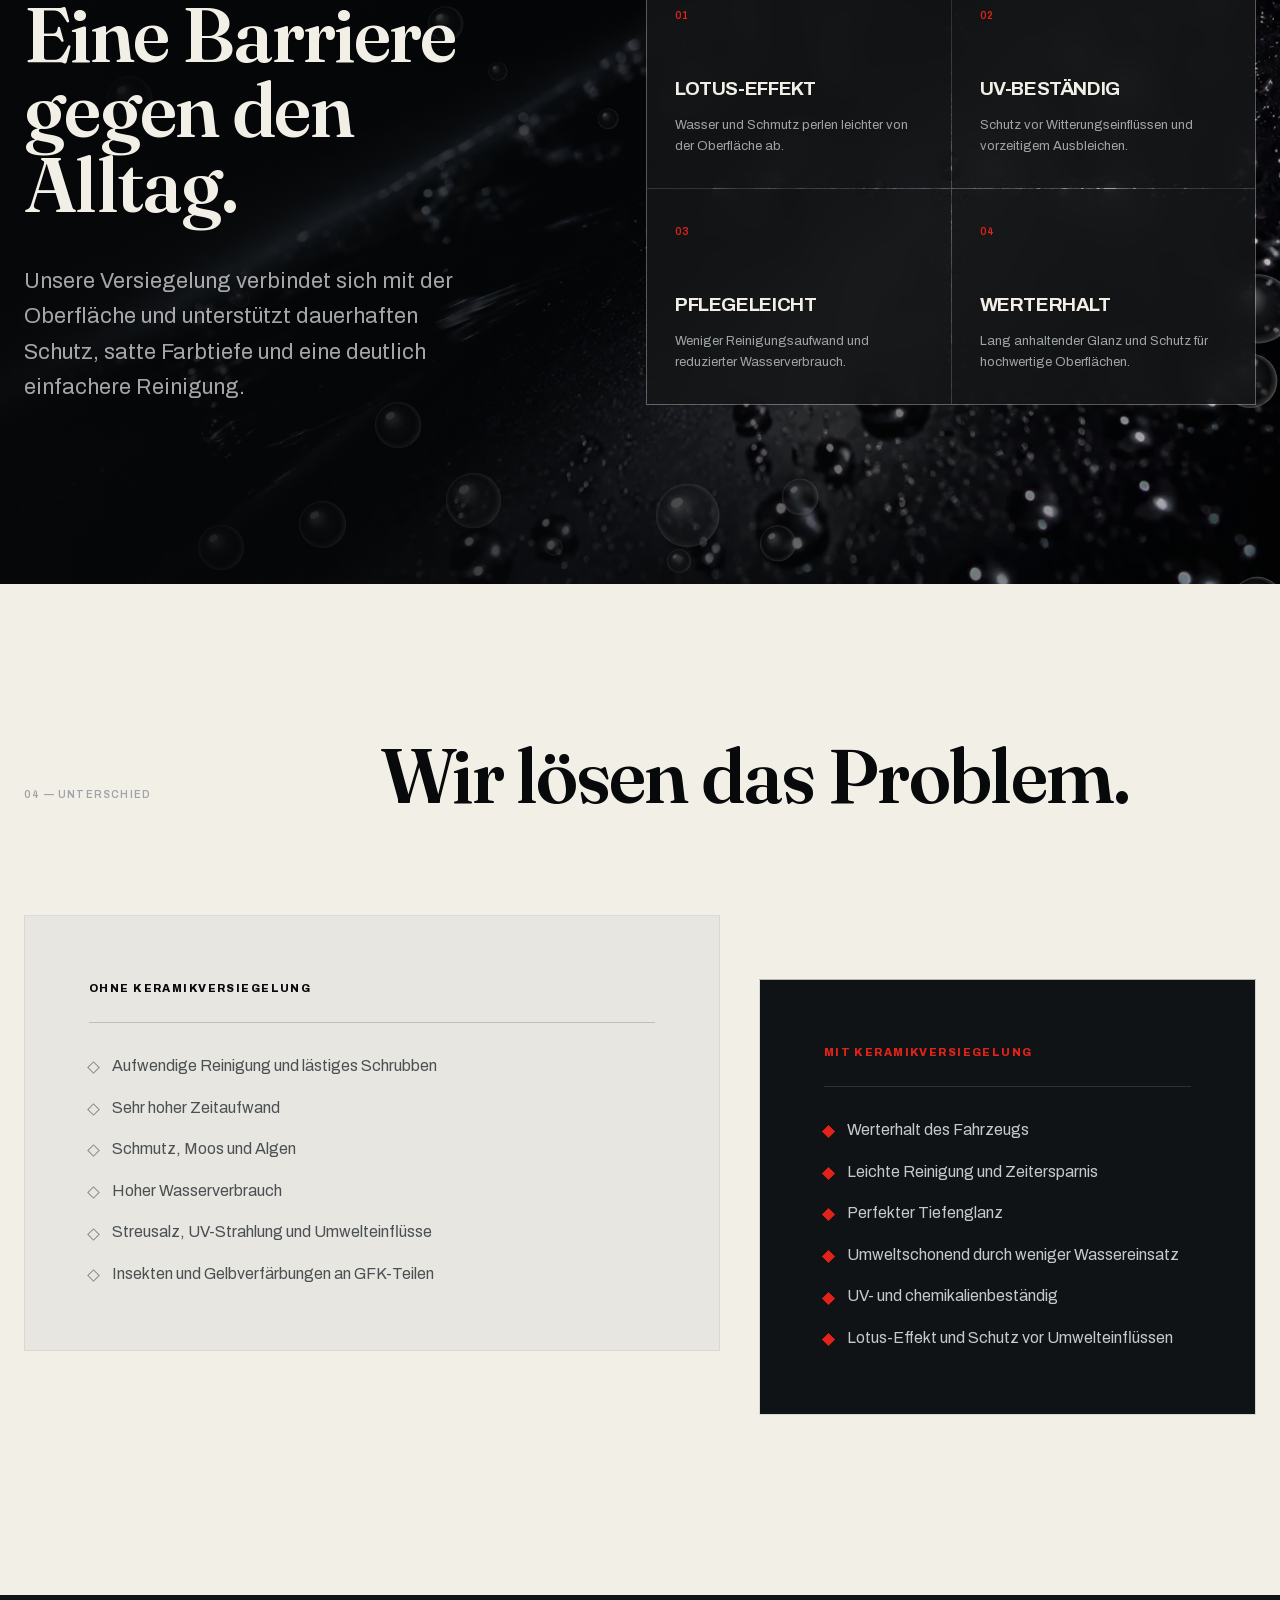
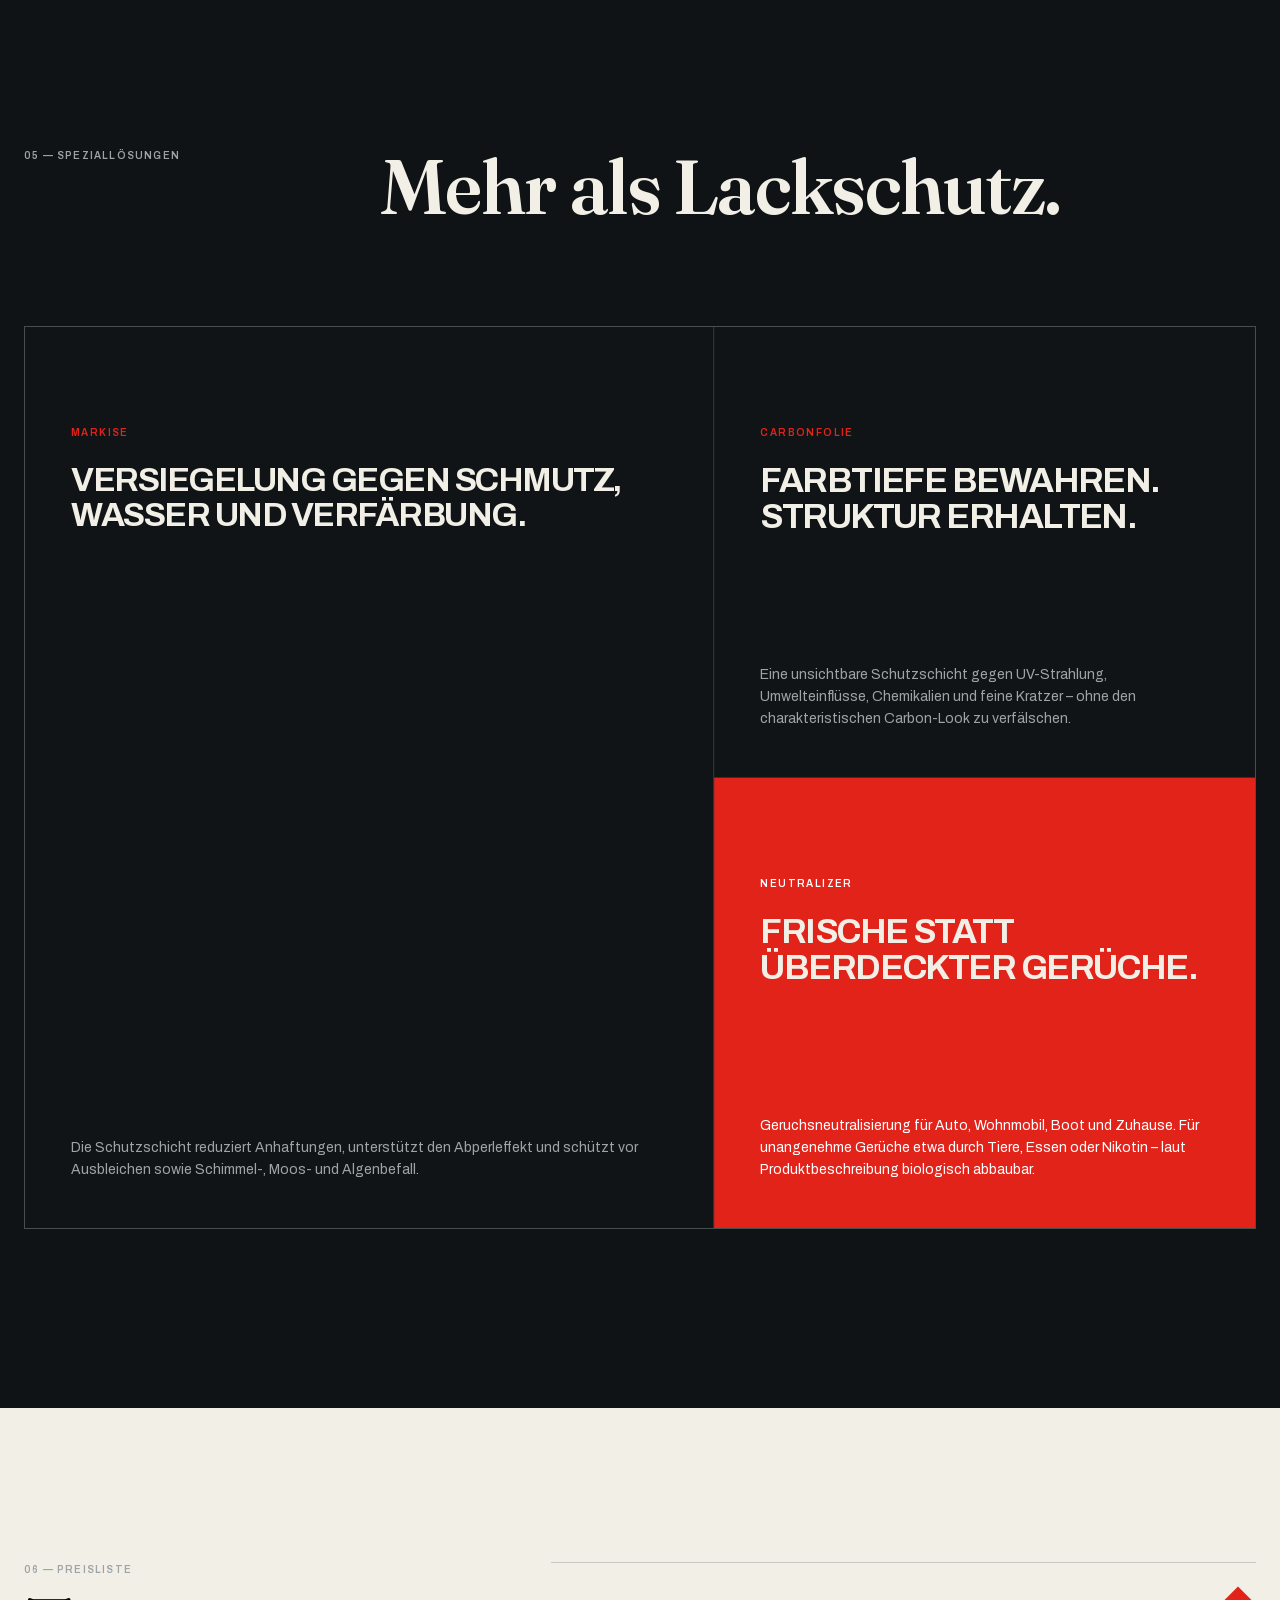
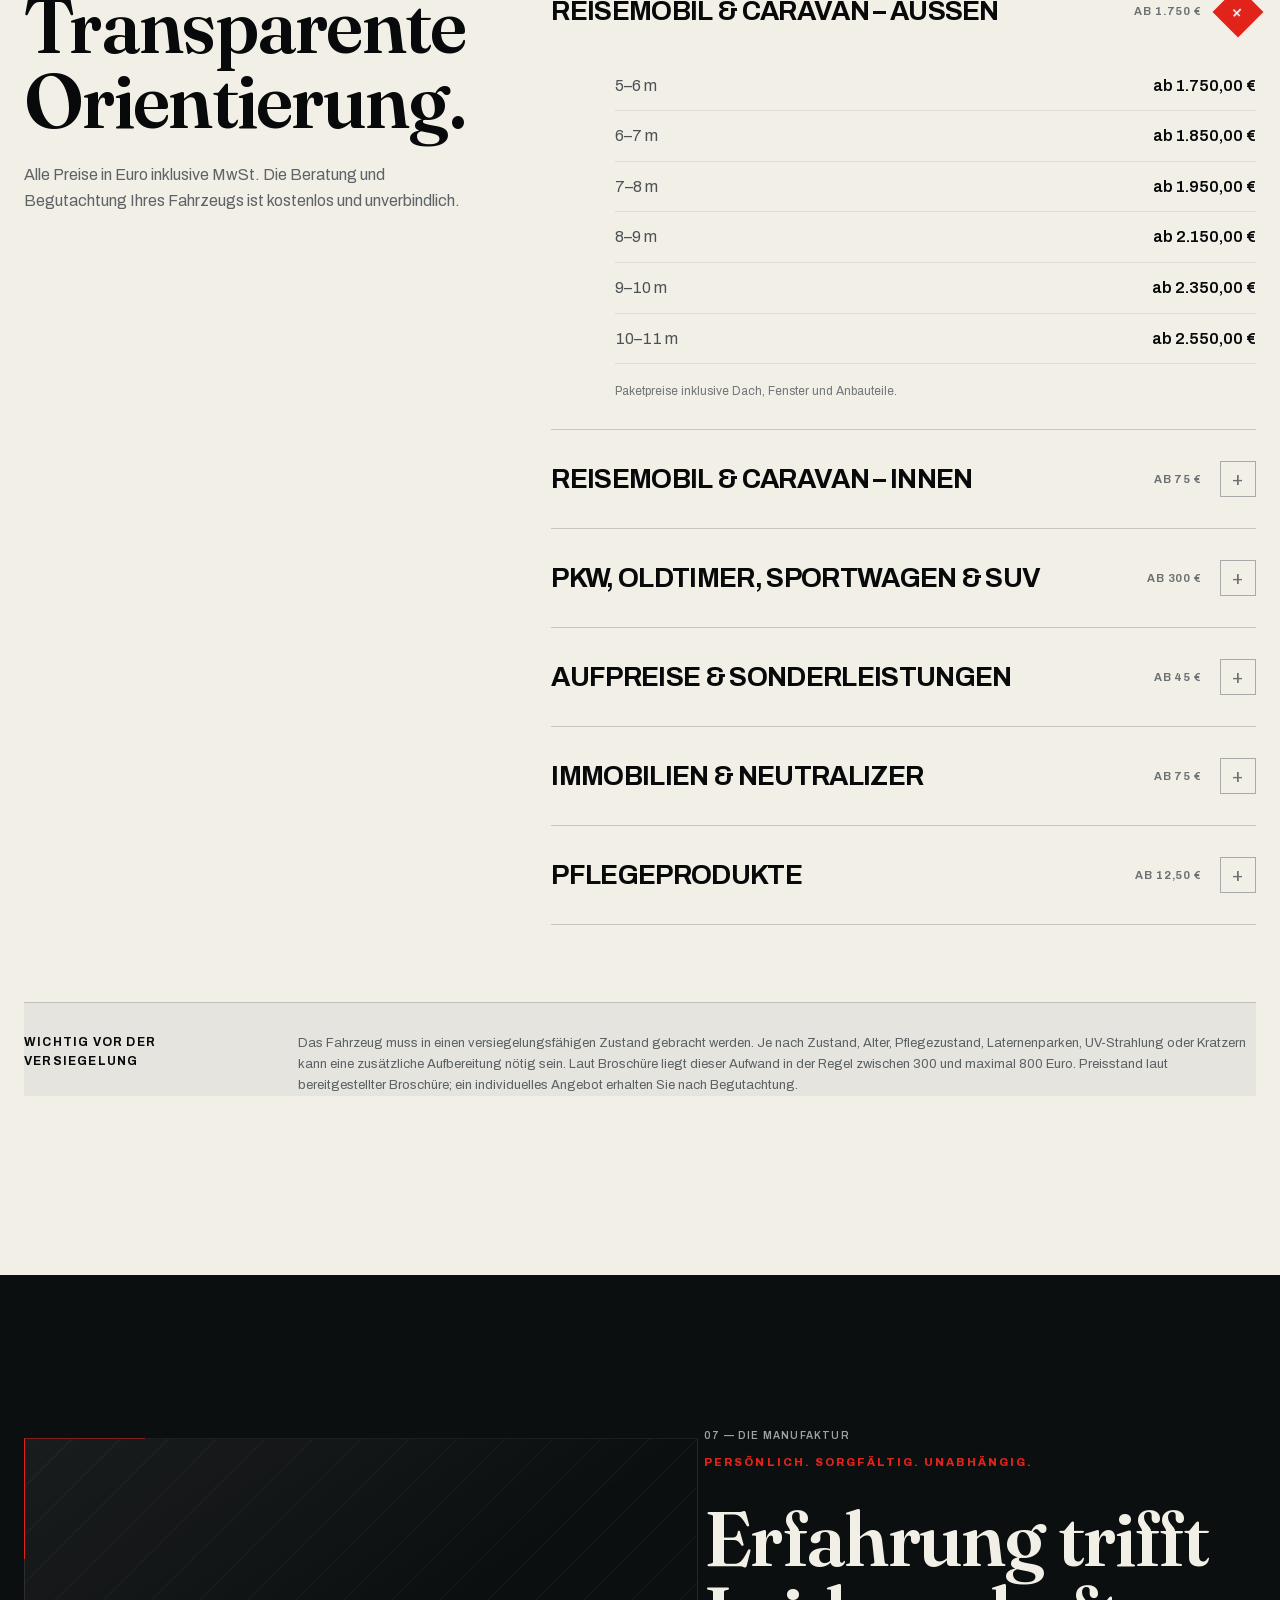
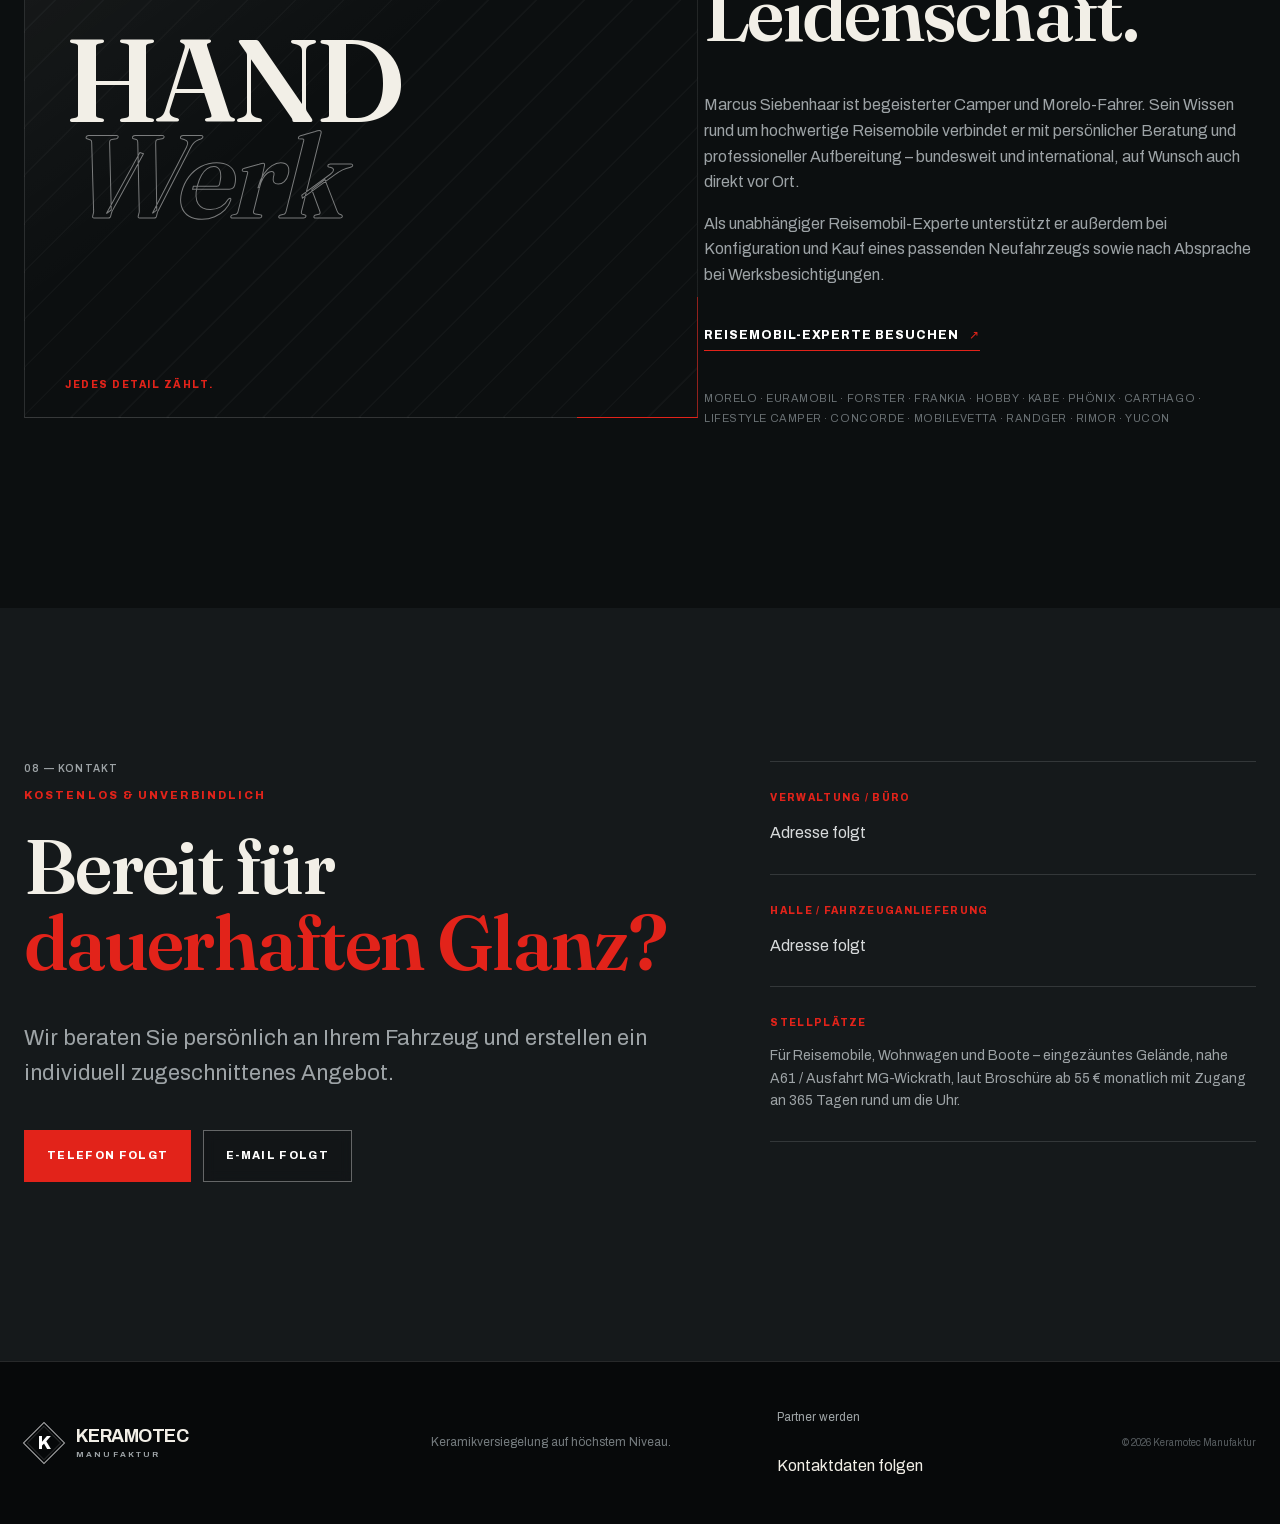
==== commit 50889a11: "Lesbarere Schrift, Rauten entfernt, Menuefehler behoben Rueckmeldung vom Geraet, alle drei Punkte um" ====
--- a/index.html
+++ b/index.html
@@ -23,7 +23,7 @@
       href="data:image/svg+xml,%3Csvg xmlns='http://www.w3.org/2000/svg' viewBox='0 0 32 32'%3E%3Crect width='32' height='32' fill='%2307090a'/%3E%3Cpath d='M16 4l12 12-12 12L4 16z' fill='none' stroke='%23e2231a' stroke-width='2'/%3E%3Ctext x='16' y='21' font-family='Helvetica,Arial,sans-serif' font-size='13' font-weight='700' fill='%23fff' text-anchor='middle'%3EK%3C/text%3E%3C/svg%3E"
     />
     <!-- Schriften zuerst: sie bestimmen das Layout, Bilder nur die Flaeche. -->
-    <link rel="preload" as="font" type="font/woff2" href="fonts/bodoni-moda.woff2" crossorigin />
+    <link rel="preload" as="font" type="font/woff2" href="fonts/fraunces.woff2" crossorigin />
     <link rel="preload" as="font" type="font/woff2" href="fonts/archivo.woff2" crossorigin />
     <link rel="preload" as="image" href="assets/keramotec-hero.webp" fetchpriority="high" />
     <link rel="stylesheet" href="styles.css" />
--- a/styles.css
+++ b/styles.css
@@ -1,11 +1,13 @@
 /* ============ Schriften ============
    Selbst gehostet (fonts/), kein Aufruf an Google beim Seitenbesuch.
-   Bodoni Moda traegt die Schlagzeilen — die Schriftklasse der Automobil- und
-   Modemagazine. Archivo bleibt daneben sachlich und lesbar. */
+   Fraunces traegt die Schlagzeilen: editorial, aber mit kraeftigen Strichen.
+   Die zuvor eingesetzte Didone (Bodoni) hatte auf dem Handy zu duenne
+   Haarstriche — auf kleinen Displays bricht so eine Schrift weg.
+   Archivo bleibt daneben sachlich und lesbar. */
 @font-face {
-  font-family: "Bodoni Moda";
-  src: url("fonts/bodoni-moda.woff2") format("woff2");
-  font-weight: 400 700;
+  font-family: "Fraunces";
+  src: url("fonts/fraunces.woff2") format("woff2");
+  font-weight: 500 700;
   font-style: normal;
   font-display: swap;
 }
@@ -22,9 +24,9 @@
    Browser: Bodoni laeuft 15,3 % breiter als Times, Archivo 0,8 % schmaler als
    Helvetica). Ohne das springt das Layout, sobald die Schrift nachgeladen ist. */
 @font-face {
-  font-family: "Bodoni Ersatz";
-  src: local("Times New Roman"), local("Times"), local("Liberation Serif"), local("DejaVu Serif");
-  size-adjust: 115.3%;
+  font-family: "Serif Ersatz";
+  src: local("Georgia"), local("Times New Roman"), local("Liberation Serif"), local("DejaVu Serif");
+  size-adjust: 102.7%;
   ascent-override: 92%;
   descent-override: 24%;
   line-gap-override: 0%;
@@ -50,7 +52,7 @@
   --panel-2: #1b2022;
   /* Schatten tragen den Farbton des Hintergrunds, nicht reines Schwarz. */
   --shadow: 0 30px 90px rgba(4, 8, 11, 0.55);
-  --font-display: "Bodoni Moda", "Bodoni Ersatz", "Times New Roman", Georgia, serif;
+  --font-display: "Fraunces", "Serif Ersatz", Georgia, "Times New Roman", serif;
   --font-text: "Archivo", "Archivo Ersatz", "Helvetica Neue", Arial, sans-serif;
   /* Saubere Ebenen-Skala statt gewachsener Einzelwerte. */
   --z-below: -1;
@@ -177,7 +179,7 @@
   position: fixed;
   top: 16px;
   left: 16px;
-  z-index: 1000;
+  z-index: var(--z-skip);
   transform: translateY(-180%);
   padding: 12px 18px;
   background: #fff;
@@ -193,7 +195,7 @@
 .film-grain {
   position: fixed;
   inset: 0;
-  z-index: 50;
+  z-index: var(--z-grain);
   pointer-events: none;
   opacity: 0.025;
   background-image: url("data:image/svg+xml,%3Csvg viewBox='0 0 160 160' xmlns='http://www.w3.org/2000/svg'%3E%3Cfilter id='n'%3E%3CfeTurbulence type='fractalNoise' baseFrequency='.88' numOctaves='3' stitchTiles='stitch'/%3E%3C/filter%3E%3Crect width='100%25' height='100%25' filter='url(%23n)' opacity='.9'/%3E%3C/svg%3E");
@@ -202,7 +204,7 @@
 .scroll-progress {
   position: fixed;
   inset: 0 0 auto;
-  z-index: 200;
+  z-index: var(--z-progress);
   height: 2px;
   background: rgba(255, 255, 255, 0.08);
 }
@@ -219,7 +221,7 @@
 .site-header {
   position: fixed;
   inset: 2px 0 auto;
-  z-index: 100;
+  z-index: var(--z-header);
   display: flex;
   align-items: center;
   justify-content: space-between;
@@ -545,10 +547,10 @@
   font-family: var(--font-display);
   /* Eine Didone braucht Luft: weniger negative Laufweite und mehr Zeilenhoehe
      als eine Grotesk, sonst kleben die Haarstriche aneinander. */
-  font-weight: 500;
+  font-weight: 600;
   font-optical-sizing: auto;
-  letter-spacing: -0.018em;
-  line-height: 0.98;
+  letter-spacing: -0.022em;
+  line-height: 0.96;
   text-transform: none;
 }
 
@@ -563,8 +565,9 @@
 .hero h1 em,
 .stage-headline em {
   color: transparent;
-  font-style: italic;
-  -webkit-text-stroke: 1px rgba(255, 255, 255, 0.62);
+  font-style: normal;
+  /* Kraeftigere Kontur: bei der duennen Didone war sie kaum zu sehen. */
+  -webkit-text-stroke: 1.5px rgba(255, 255, 255, 0.72);
 }
 
 .hero-copy {
@@ -760,8 +763,11 @@
   font-size: clamp(40px, 6vw, 96px);
 }
 
-.display-copy span,
-.contact h2 span {
+/* :not(.mw) ist noetig: motion.js verpackt jedes Wort in <span class="mw">.
+   Ohne den Ausschluss faerbt diese Regel die komplette Zeile rot statt nur
+   den gesetzten Akzent. */
+.display-copy > span:not(.mw),
+.contact h2 > span:not(.mw) {
   color: var(--red);
 }
 
@@ -1038,13 +1044,7 @@
   background: #111416;
 }
 
-.specialty-card::before {
-  content: "";
-  width: 38px;
-  height: 38px;
-  transform: rotate(45deg);
-  border: 1px solid var(--line-strong);
-}
+
 
 .card-label {
   margin-top: 52px;
@@ -1081,9 +1081,7 @@
   color: #fff;
 }
 
-.specialty-red::before {
-  border-color: rgba(255, 255, 255, 0.75);
-}
+
 
 .pricing {
   background: var(--paper);
@@ -2006,7 +2004,7 @@
 
   .nav-toggle {
     position: relative;
-    z-index: 2;
+    z-index: calc(var(--z-nav) + 1);
     display: block;
   }
 
@@ -2020,21 +2018,38 @@
 
   .main-nav {
     position: fixed;
-    inset: 0;
+    inset: 0 0 auto;
+    /* inset: 0 richtet sich am grossen Viewport aus — auf dem Handy reicht das
+       Menue dann hinter Adressleiste und Browser-Toolbar und wird unten
+       abgeschnitten. dvh ist die tatsaechlich sichtbare Hoehe. */
+    height: 100vh;
+    height: 100dvh;
+    z-index: var(--z-nav);
     display: flex;
     flex-direction: column;
     justify-content: center;
     align-items: flex-start;
-    gap: 20px;
-    padding: 100px max(var(--gutter), var(--safe-right)) 100px max(var(--gutter), var(--safe-left));
+    gap: clamp(8px, 2vh, 20px);
+    padding: clamp(84px, 13vh, 108px) max(var(--gutter), var(--safe-right))
+             calc(clamp(28px, 5vh, 64px) + var(--safe-bottom)) max(var(--gutter), var(--safe-left));
     visibility: hidden;
     opacity: 0;
     transform: translateY(-10px);
-    background: rgba(7, 9, 10, 0.98);
-    /* Auf niedrigen Viewports (Handy quer) muss das Menue scrollen koennen. */
+    background: #07090a;
+    /* Passt der Inhalt nicht, muss er scrollbar sein statt abgeschnitten. */
     overflow-y: auto;
     overscroll-behavior: contain;
+    -webkit-overflow-scrolling: touch;
     transition: opacity 240ms ease, transform 240ms ease, visibility 240ms;
+  }
+
+  /* Die feste Kontaktleiste liegt hoeher als der Header und deckte den
+     letzten Menuepunkt zu. Bei offenem Menue hat sie nichts zu suchen —
+     der gleiche Aufruf steht als Schaltflaeche im Menue. */
+  body.nav-open .mobile-call {
+    opacity: 0;
+    pointer-events: none;
+    transform: translateY(100%);
   }
 
   .main-nav.is-open {
@@ -2340,7 +2355,8 @@
 
   .mobile-call {
     position: fixed;
-    z-index: 150;
+    z-index: var(--z-bar);
+    transition: opacity 200ms ease, transform 240ms var(--ease);
     right: 0;
     bottom: 0;
     left: 0;
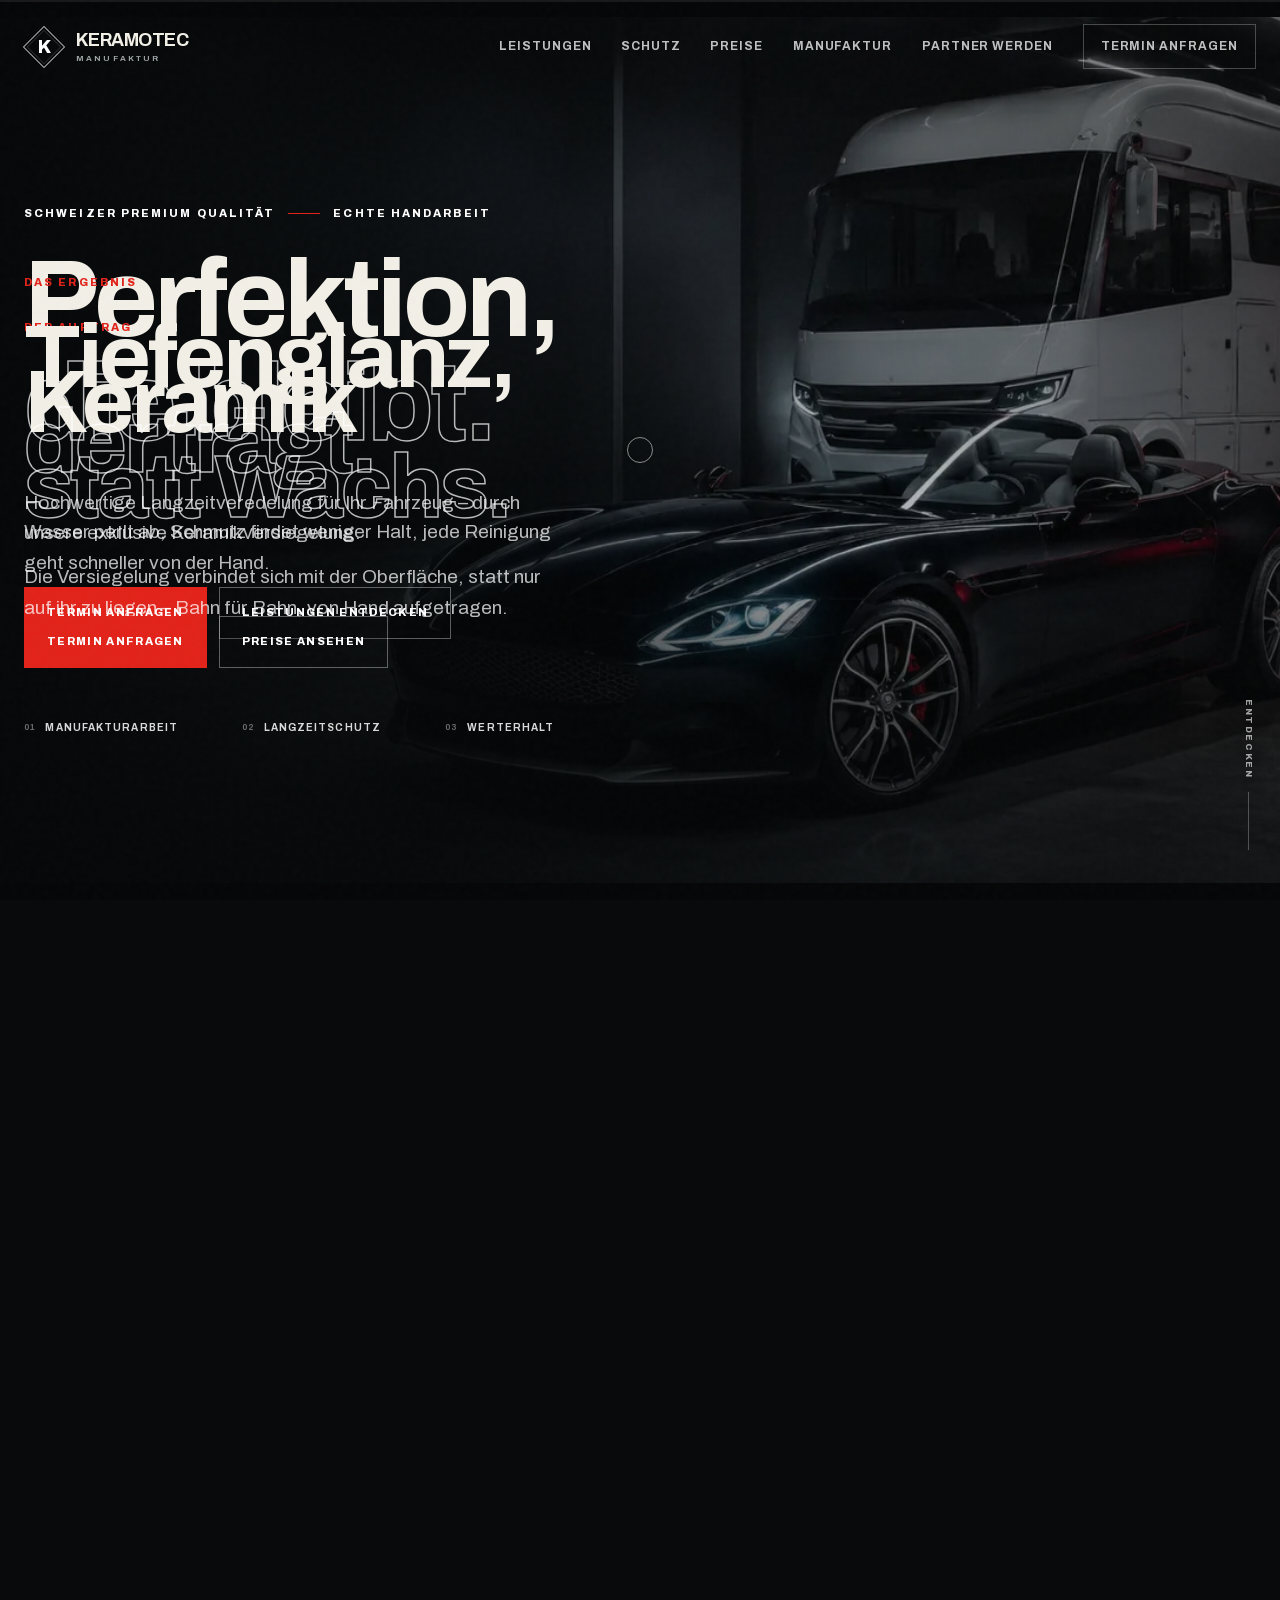
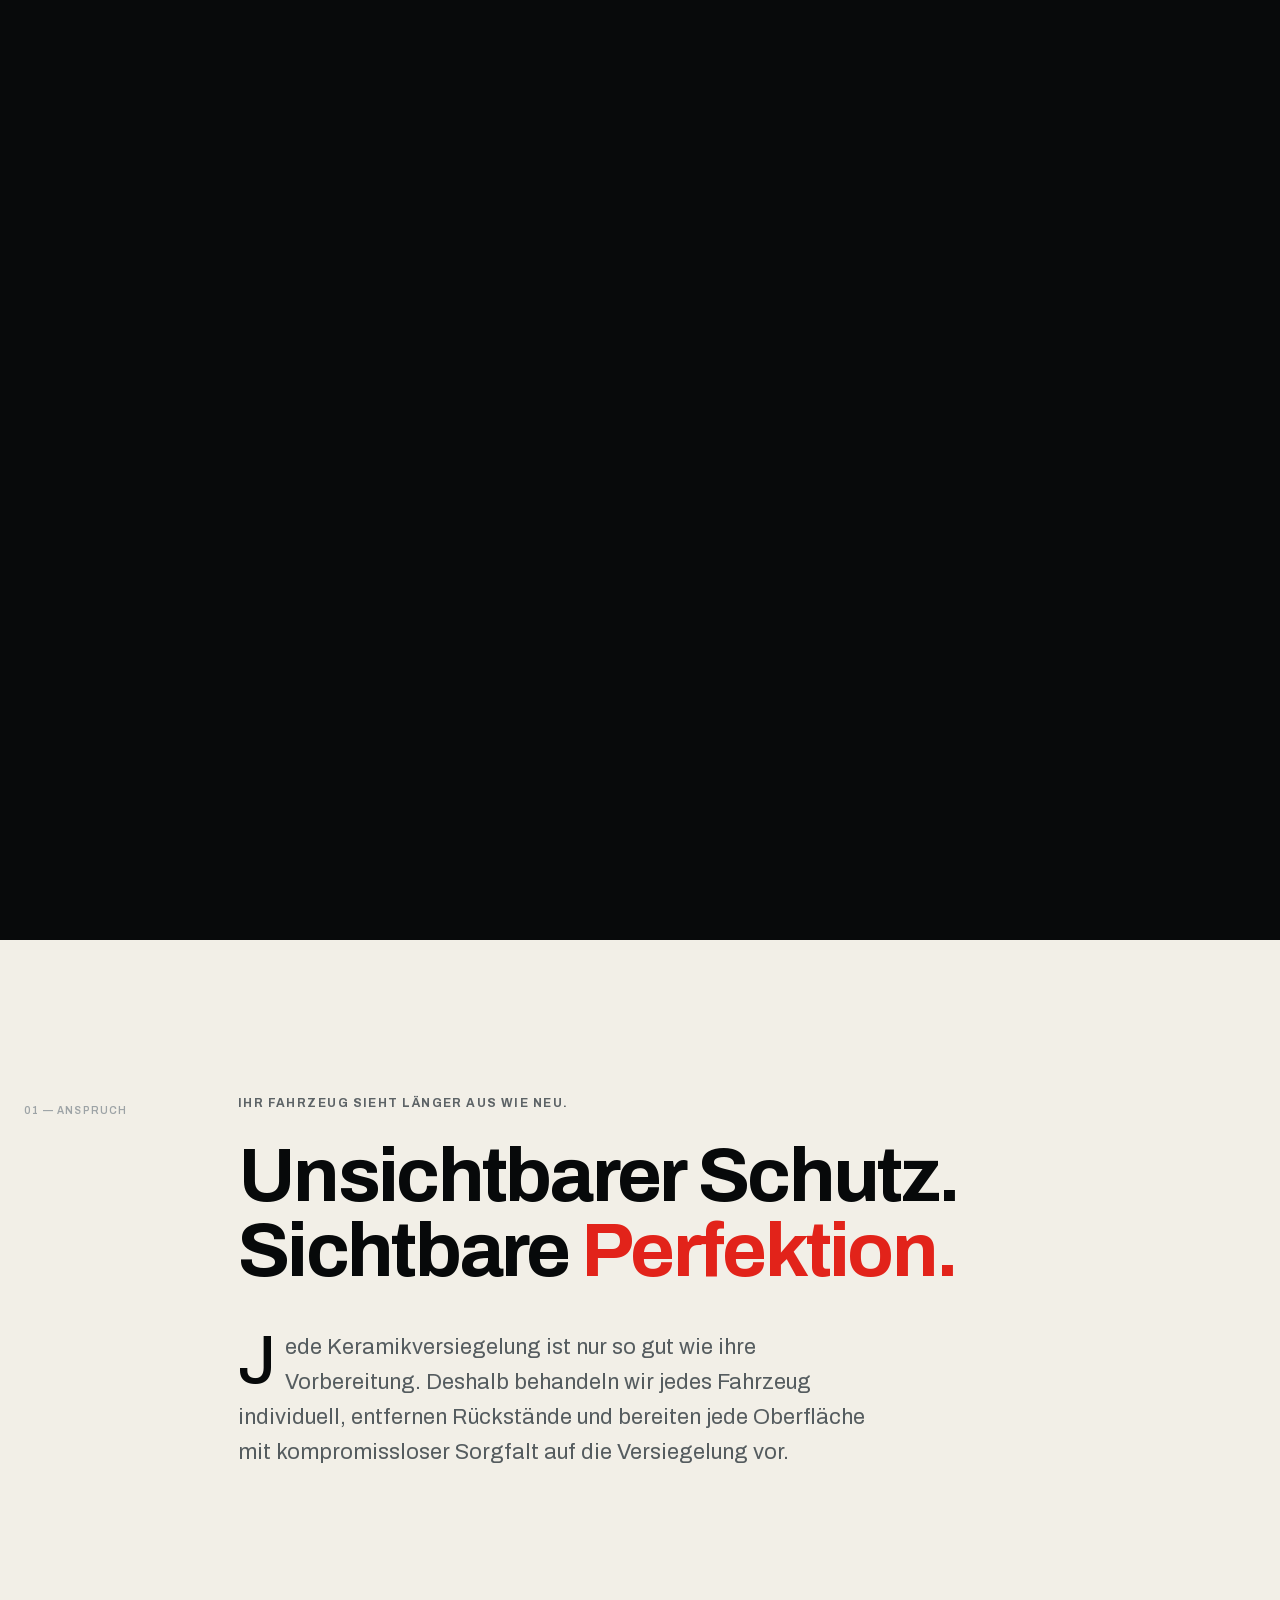
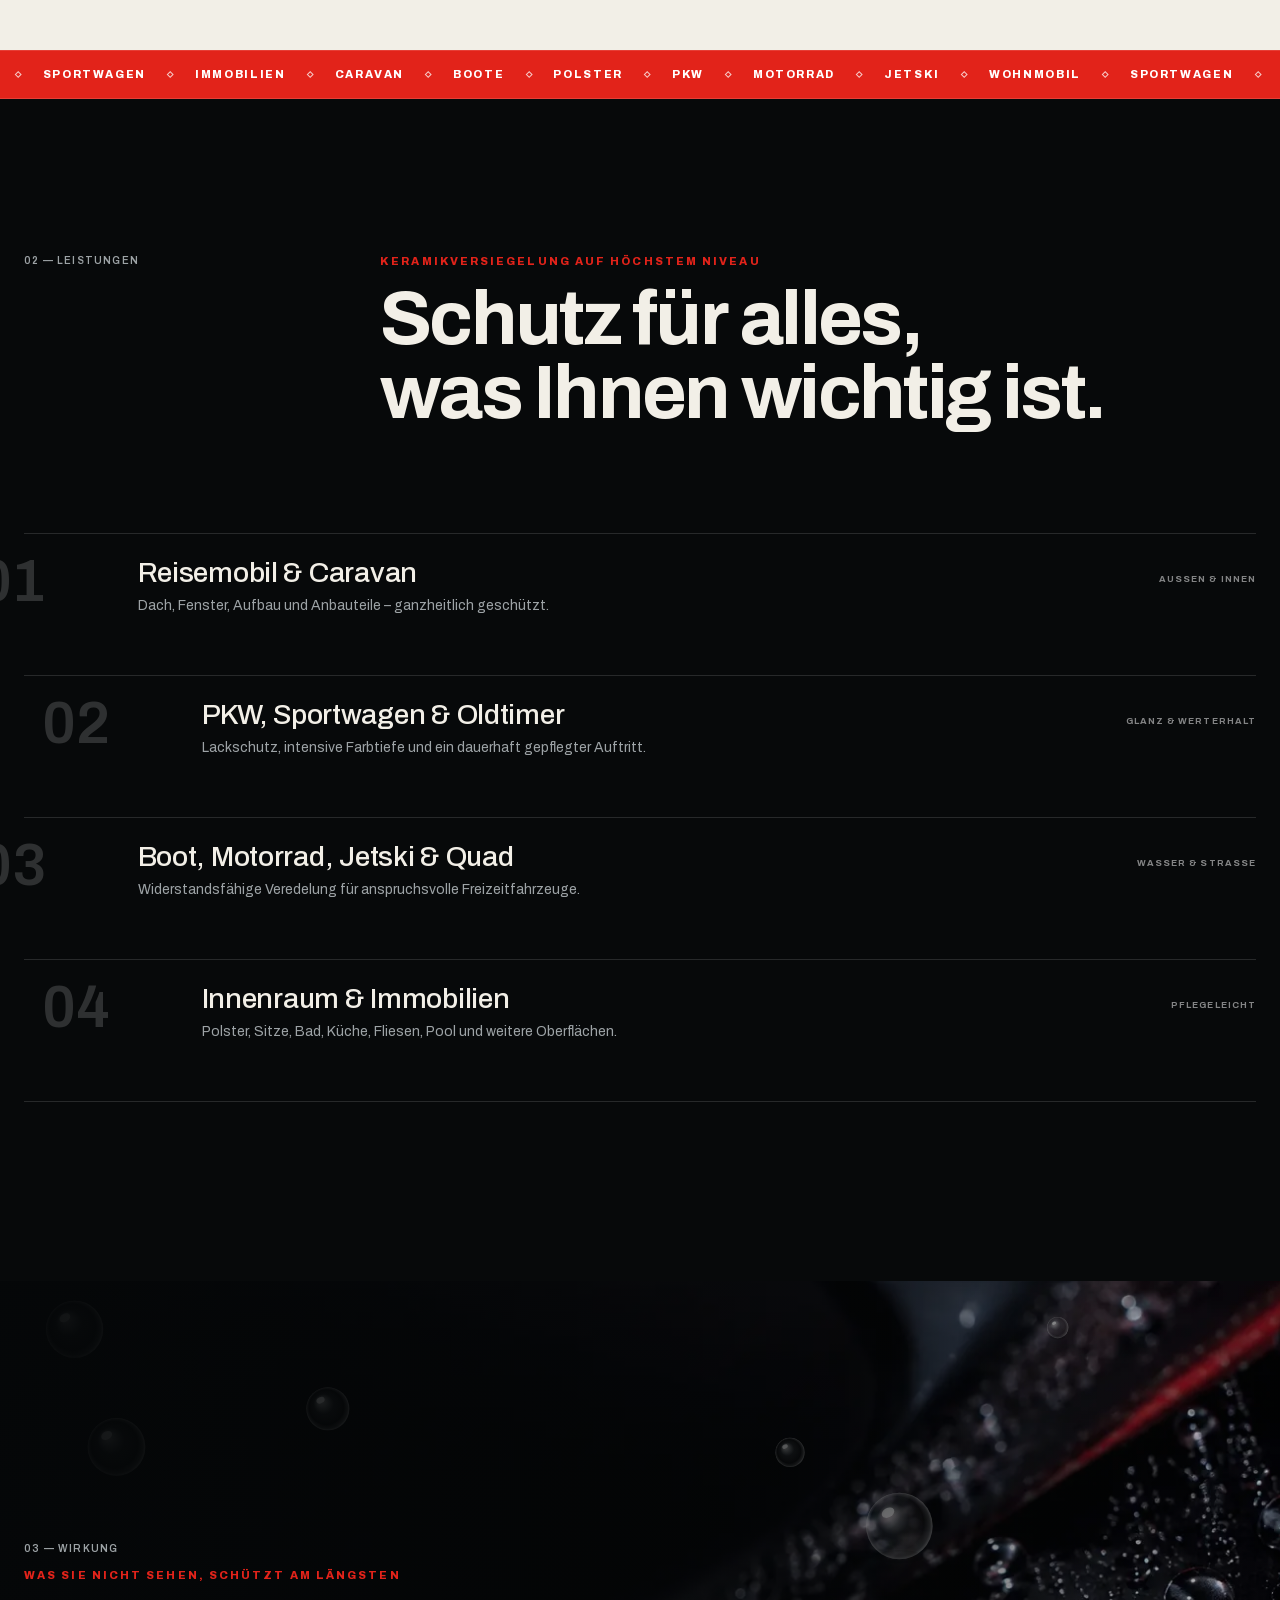
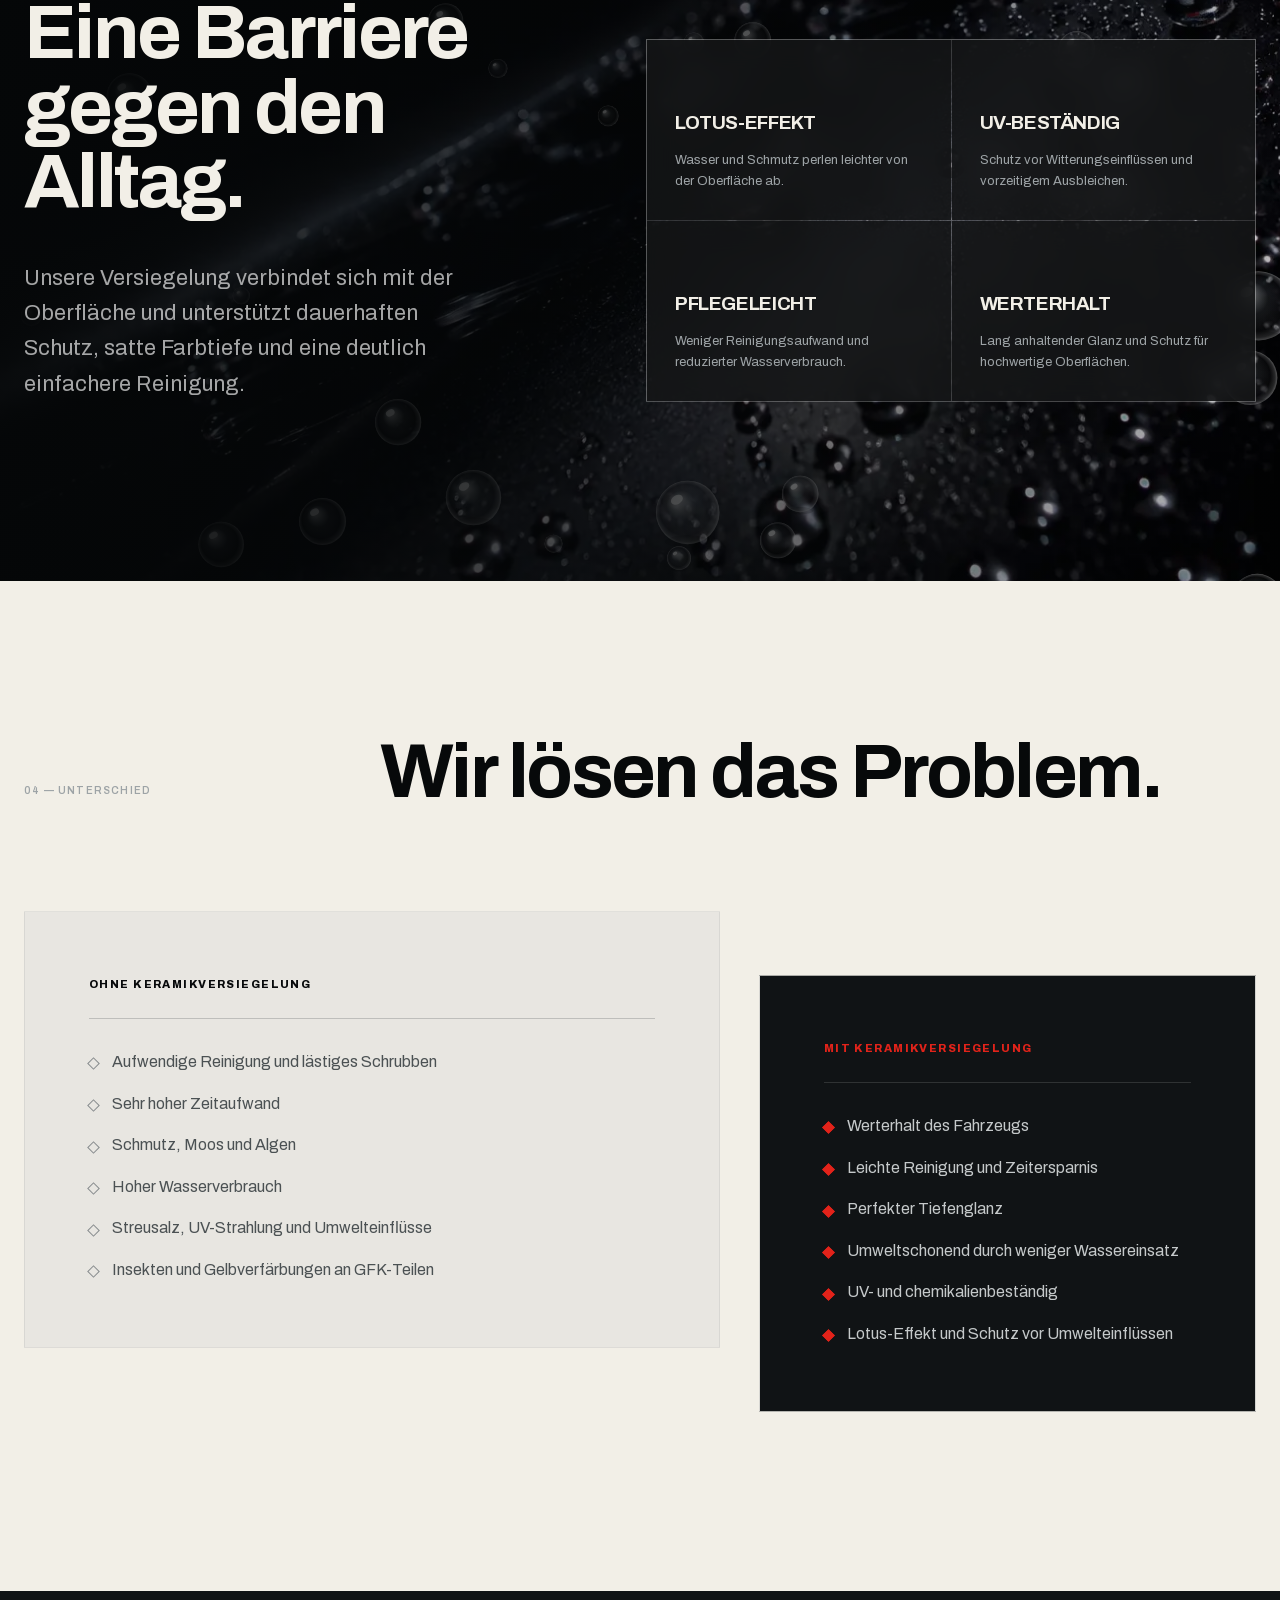
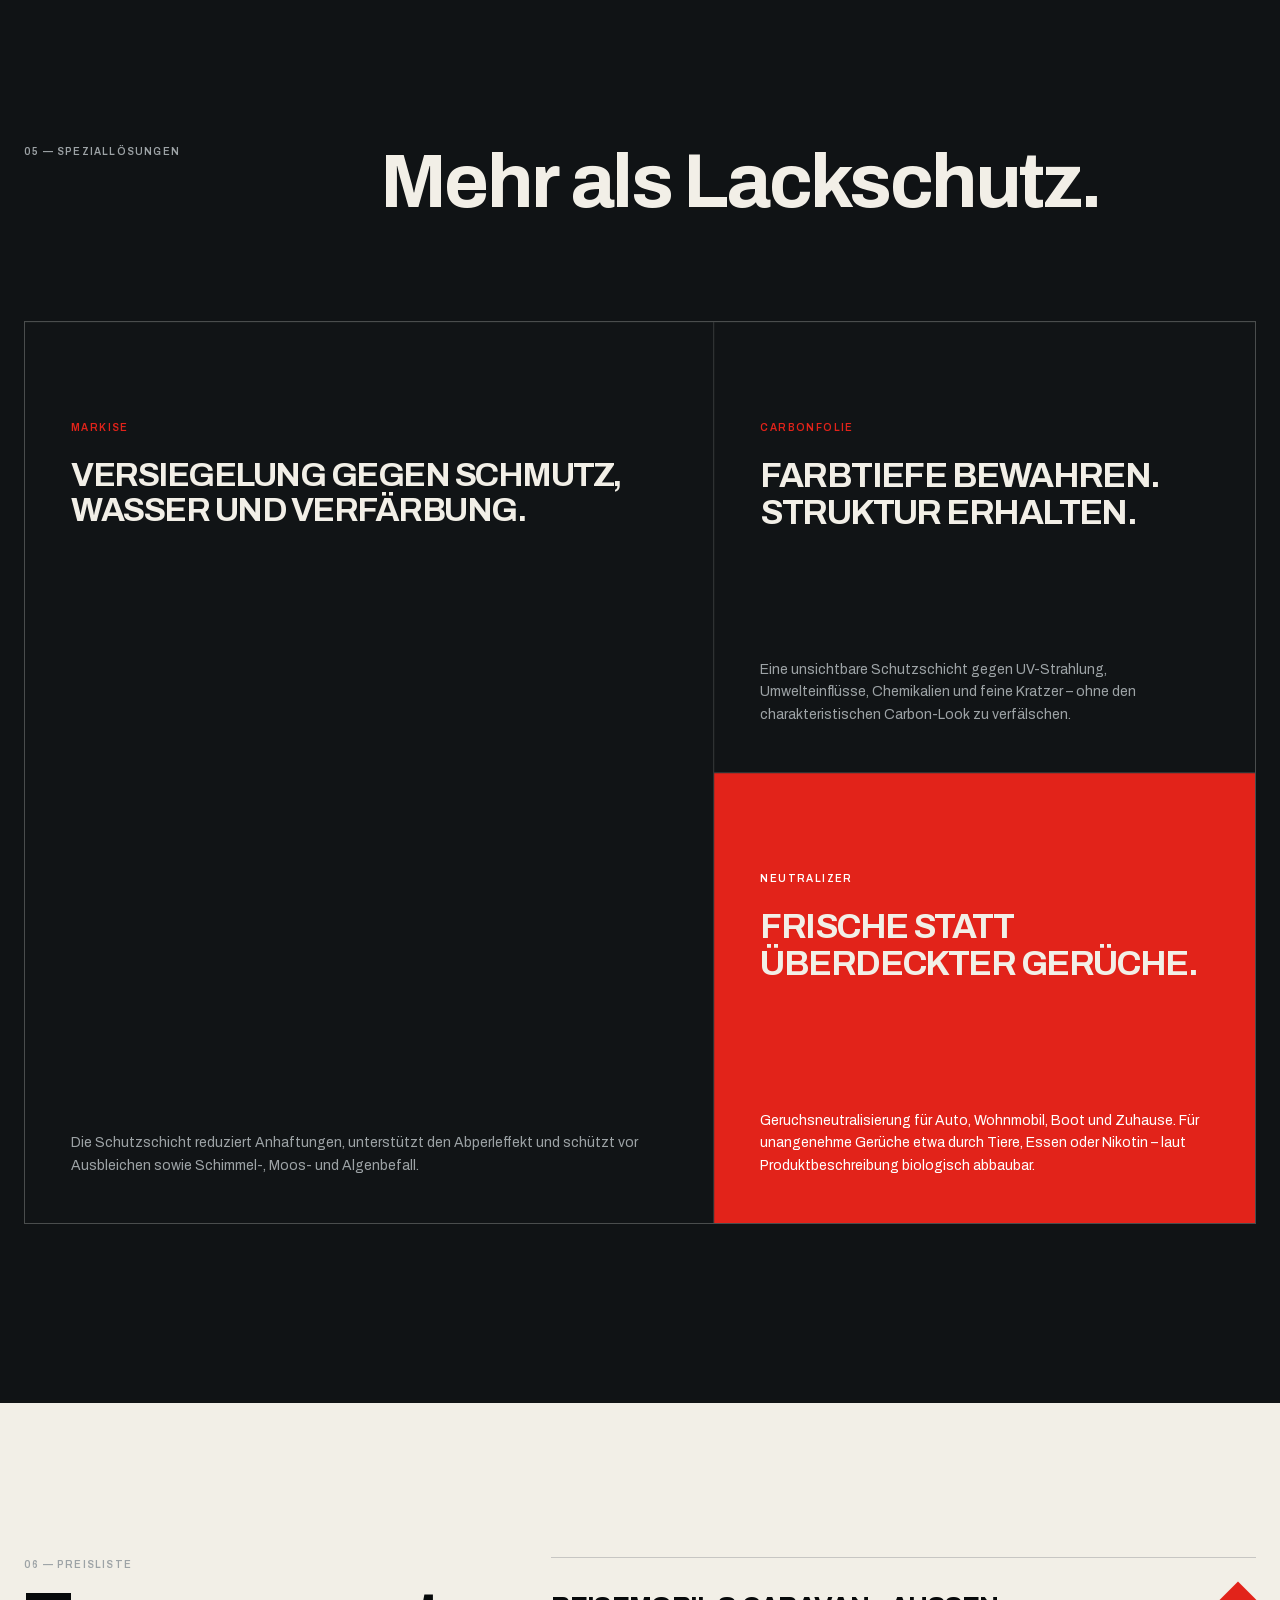
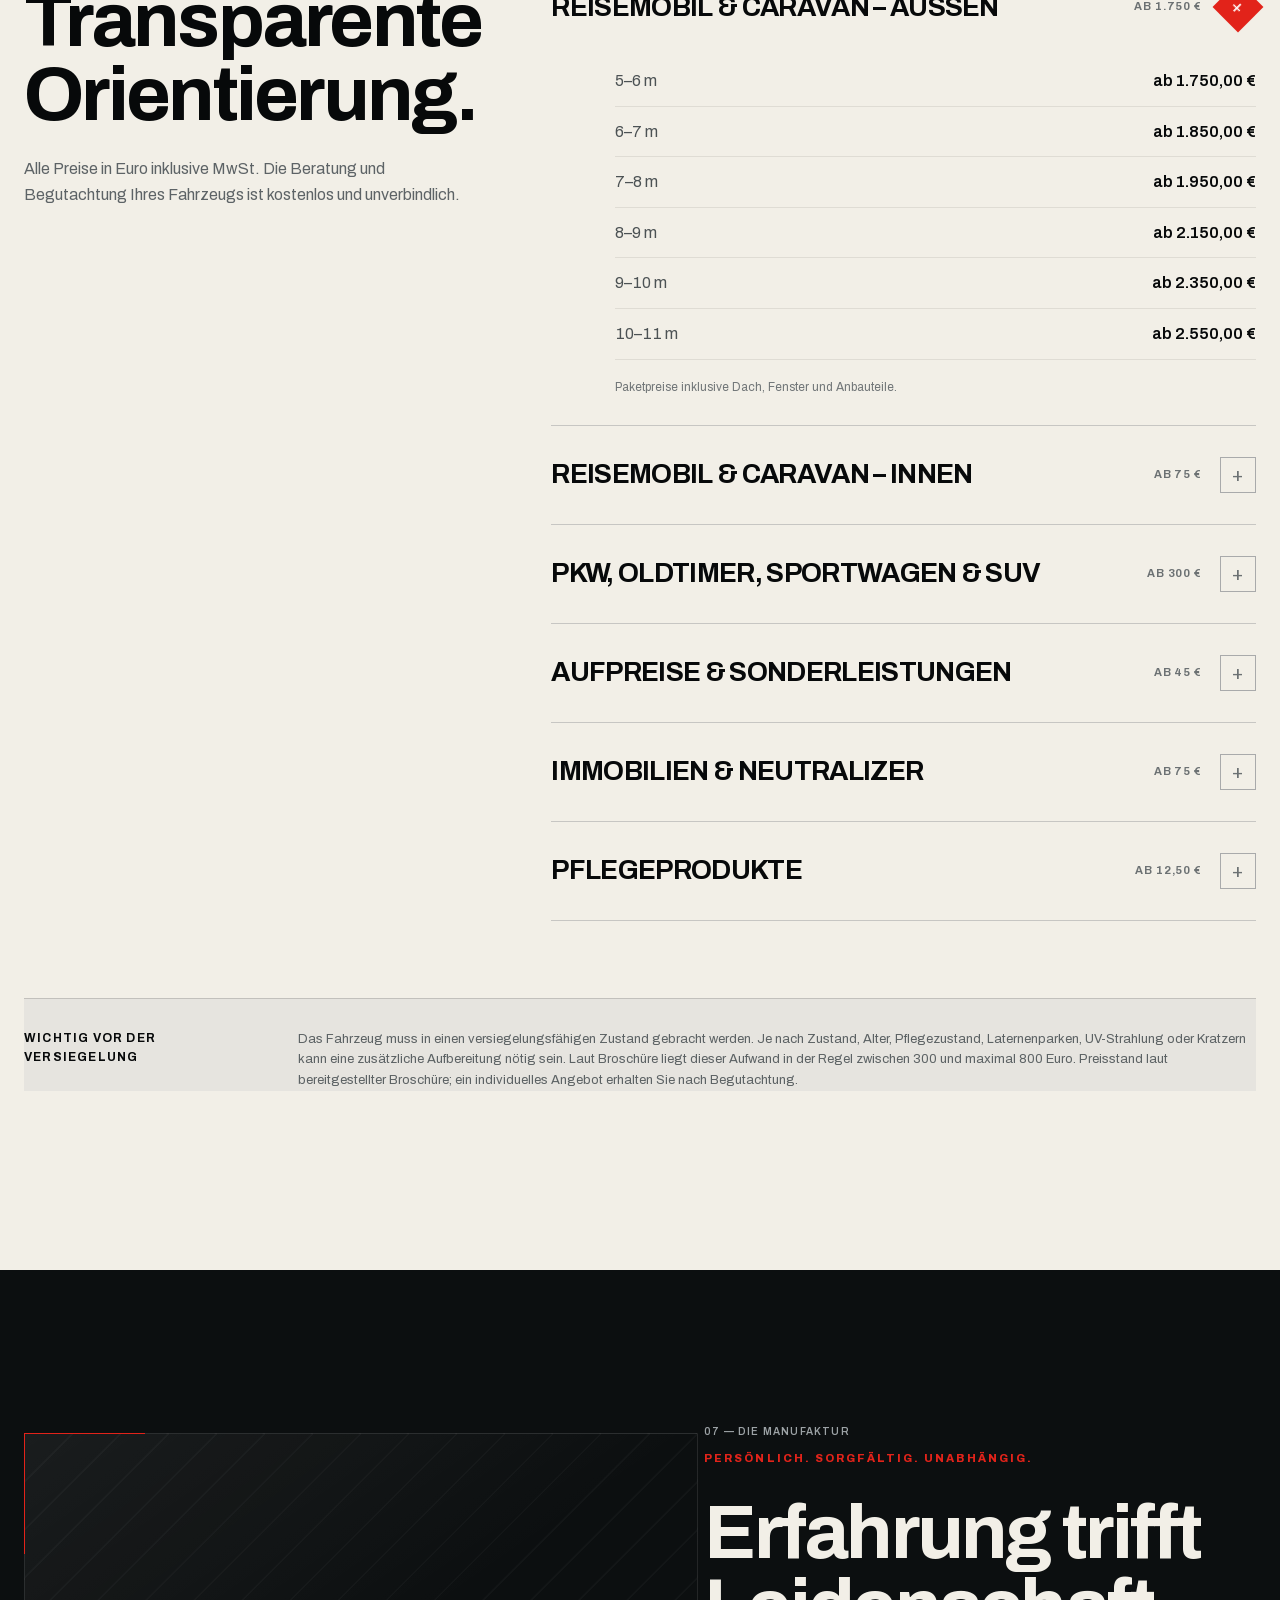
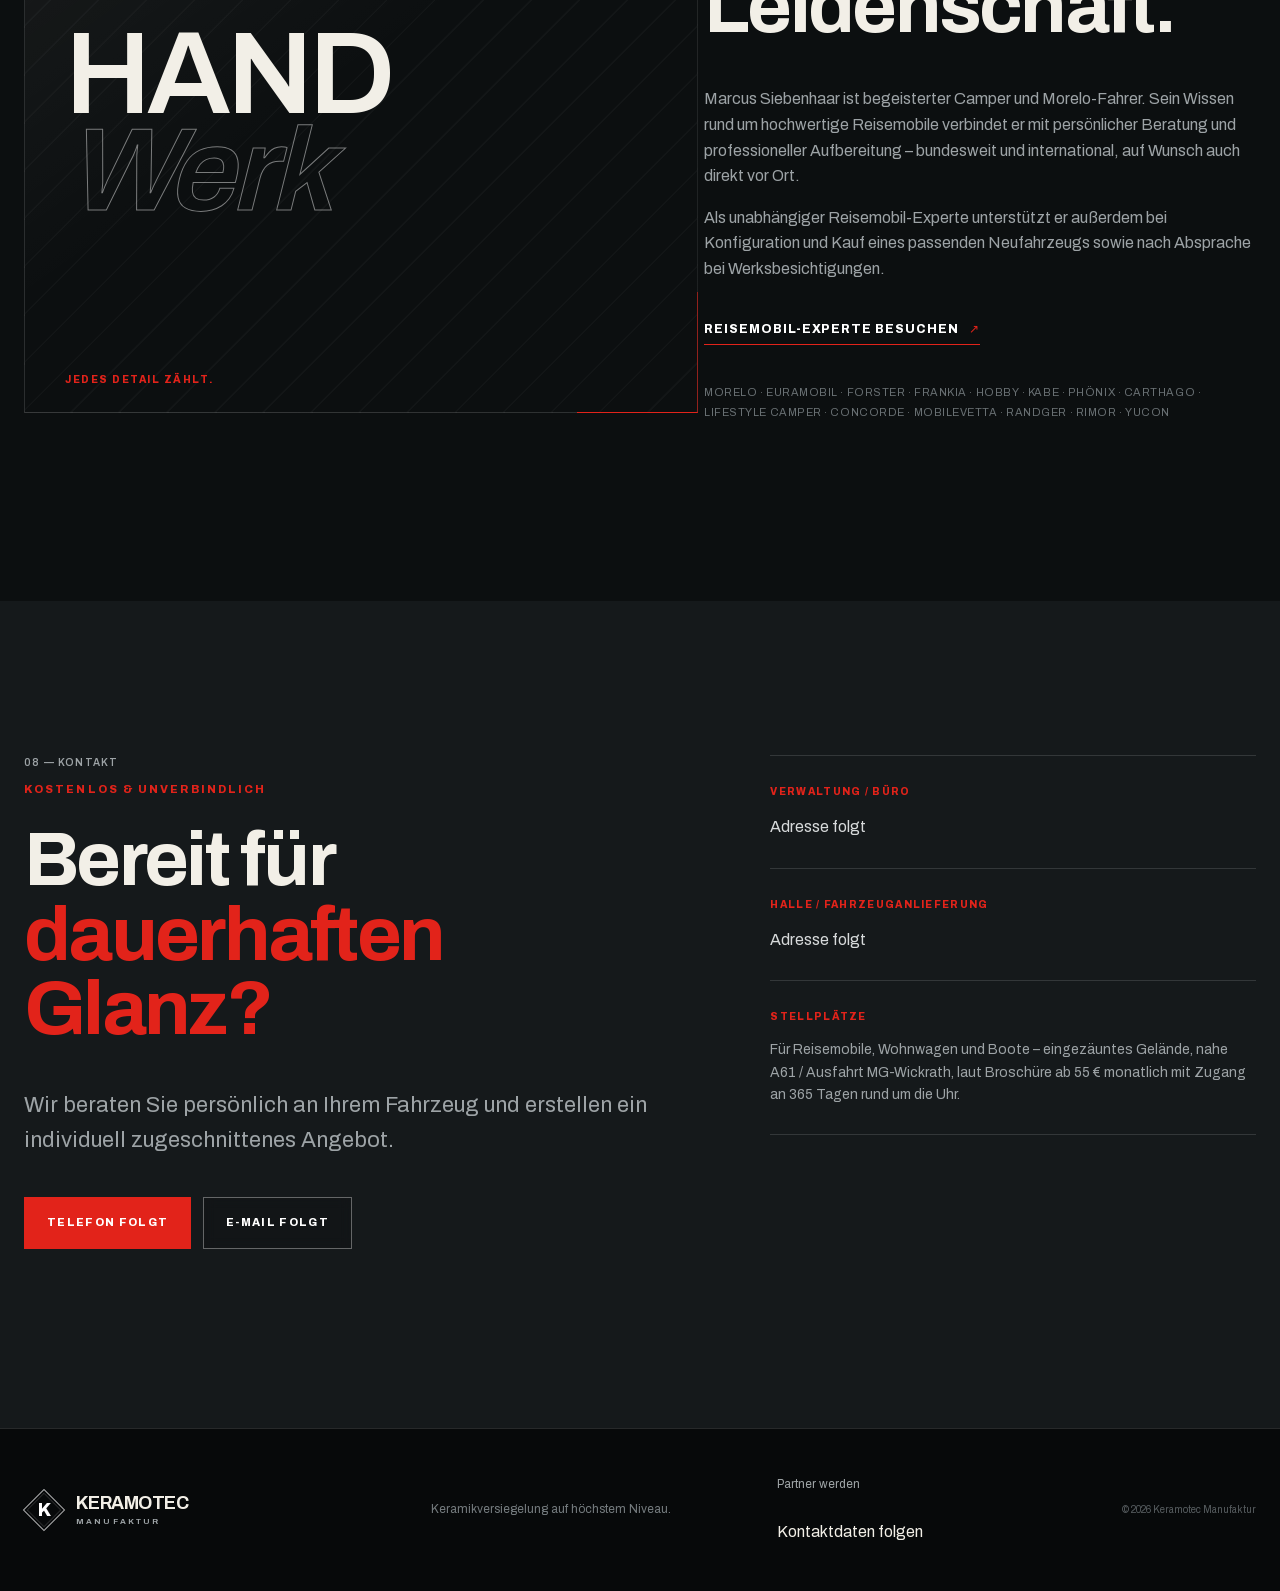
==== commit fd3f0b47: "Schlichte Schrift, Ziffern aus den Karten entfernt SCHRIFT Eine einzige Grotesk fuer die ganze Seite" ====
--- a/index.html
+++ b/index.html
@@ -23,7 +23,6 @@
       href="data:image/svg+xml,%3Csvg xmlns='http://www.w3.org/2000/svg' viewBox='0 0 32 32'%3E%3Crect width='32' height='32' fill='%2307090a'/%3E%3Cpath d='M16 4l12 12-12 12L4 16z' fill='none' stroke='%23e2231a' stroke-width='2'/%3E%3Ctext x='16' y='21' font-family='Helvetica,Arial,sans-serif' font-size='13' font-weight='700' fill='%23fff' text-anchor='middle'%3EK%3C/text%3E%3C/svg%3E"
     />
     <!-- Schriften zuerst: sie bestimmen das Layout, Bilder nur die Flaeche. -->
-    <link rel="preload" as="font" type="font/woff2" href="fonts/fraunces.woff2" crossorigin />
     <link rel="preload" as="font" type="font/woff2" href="fonts/archivo.woff2" crossorigin />
     <link rel="preload" as="image" href="assets/keramotec-hero.webp" fetchpriority="high" />
     <link rel="stylesheet" href="styles.css" />
@@ -226,10 +225,10 @@
           </div>
 
           <div class="benefit-grid">
-            <article data-reveal><b>01</b><h3>Lotus-Effekt</h3><p>Wasser und Schmutz perlen leichter von der Oberfläche ab.</p></article>
-            <article data-reveal><b>02</b><h3>UV-beständig</h3><p>Schutz vor Witterungseinflüssen und vorzeitigem Ausbleichen.</p></article>
-            <article data-reveal><b>03</b><h3>Pflegeleicht</h3><p>Weniger Reinigungsaufwand und reduzierter Wasserverbrauch.</p></article>
-            <article data-reveal><b>04</b><h3>Werterhalt</h3><p>Lang anhaltender Glanz und Schutz für hochwertige Oberflächen.</p></article>
+            <article data-reveal><h3>Lotus-Effekt</h3><p>Wasser und Schmutz perlen leichter von der Oberfläche ab.</p></article>
+            <article data-reveal><h3>UV-beständig</h3><p>Schutz vor Witterungseinflüssen und vorzeitigem Ausbleichen.</p></article>
+            <article data-reveal><h3>Pflegeleicht</h3><p>Weniger Reinigungsaufwand und reduzierter Wasserverbrauch.</p></article>
+            <article data-reveal><h3>Werterhalt</h3><p>Lang anhaltender Glanz und Schutz für hochwertige Oberflächen.</p></article>
           </div>
         </div>
       </section>
--- a/styles.css
+++ b/styles.css
@@ -1,17 +1,9 @@
 /* ============ Schriften ============
    Selbst gehostet (fonts/), kein Aufruf an Google beim Seitenbesuch.
-   Fraunces traegt die Schlagzeilen: editorial, aber mit kraeftigen Strichen.
-   Die zuvor eingesetzte Didone (Bodoni) hatte auf dem Handy zu duenne
-   Haarstriche — auf kleinen Displays bricht so eine Schrift weg.
-   Archivo bleibt daneben sachlich und lesbar. */
-@font-face {
-  font-family: "Fraunces";
-  src: url("fonts/fraunces.woff2") format("woff2");
-  font-weight: 500 700;
-  font-style: normal;
-  font-display: swap;
-}
-
+   Eine einzige Schrift fuer alles: Archivo, eine schlichte Grotesk. Die
+   Hierarchie kommt ueber Groesse und Gewicht, nicht ueber einen Schriftwechsel.
+   Zuvor standen hier nacheinander Bodoni und Fraunces — beide waren dem
+   Auftraggeber zu verspielt beziehungsweise zu schwer zu lesen. */
 @font-face {
   font-family: "Archivo";
   src: url("fonts/archivo.woff2") format("woff2");
@@ -21,17 +13,8 @@
 }
 
 /* Ersatzschriften auf die Breite der echten Schrift gebracht (gemessen im
-   Browser: Bodoni laeuft 15,3 % breiter als Times, Archivo 0,8 % schmaler als
-   Helvetica). Ohne das springt das Layout, sobald die Schrift nachgeladen ist. */
-@font-face {
-  font-family: "Serif Ersatz";
-  src: local("Georgia"), local("Times New Roman"), local("Liberation Serif"), local("DejaVu Serif");
-  size-adjust: 102.7%;
-  ascent-override: 92%;
-  descent-override: 24%;
-  line-gap-override: 0%;
-}
-
+   Browser: Archivo laeuft 0,8 % schmaler als Helvetica). Ohne das springt das
+   Layout beim Nachladen der Schrift. */
 @font-face {
   font-family: "Archivo Ersatz";
   src: local("Helvetica Neue"), local("Arial"), local("Liberation Sans"), local("DejaVu Sans");
@@ -52,7 +35,7 @@
   --panel-2: #1b2022;
   /* Schatten tragen den Farbton des Hintergrunds, nicht reines Schwarz. */
   --shadow: 0 30px 90px rgba(4, 8, 11, 0.55);
-  --font-display: "Fraunces", "Serif Ersatz", Georgia, "Times New Roman", serif;
+  --font-display: var(--font-text);
   --font-text: "Archivo", "Archivo Ersatz", "Helvetica Neue", Arial, sans-serif;
   /* Saubere Ebenen-Skala statt gewachsener Einzelwerte. */
   --z-below: -1;
@@ -547,10 +530,9 @@
   font-family: var(--font-display);
   /* Eine Didone braucht Luft: weniger negative Laufweite und mehr Zeilenhoehe
      als eine Grotesk, sonst kleben die Haarstriche aneinander. */
-  font-weight: 600;
-  font-optical-sizing: auto;
-  letter-spacing: -0.022em;
-  line-height: 0.96;
+  font-weight: 700;
+  letter-spacing: -0.035em;
+  line-height: 0.95;
   text-transform: none;
 }
 
@@ -925,22 +907,17 @@
 }
 
 .benefit-grid article {
-  min-height: 215px;
+  display: flex;
+  flex-direction: column;
+  justify-content: flex-end;
+  min-height: 180px;
   padding: 28px;
   background: rgba(11, 13, 14, 0.82);
   backdrop-filter: blur(14px);
 }
 
-.benefit-grid b {
-  color: var(--red);
-  font-family: var(--font-text);
-  font-variant-numeric: tabular-nums;
-  font-weight: 600;
-  font-size: 10px;
-}
-
 .benefit-grid h3 {
-  margin: 48px 0 10px;
+  margin: 0 0 12px;
   font-size: 19px;
   letter-spacing: -0.02em;
   text-transform: uppercase;
@@ -2295,11 +2272,7 @@
   }
 
   .benefit-grid article {
-    min-height: 175px;
-  }
-
-  .benefit-grid h3 {
-    margin-top: 30px;
+    min-height: 150px;
   }
 
   .comparison-grid {
